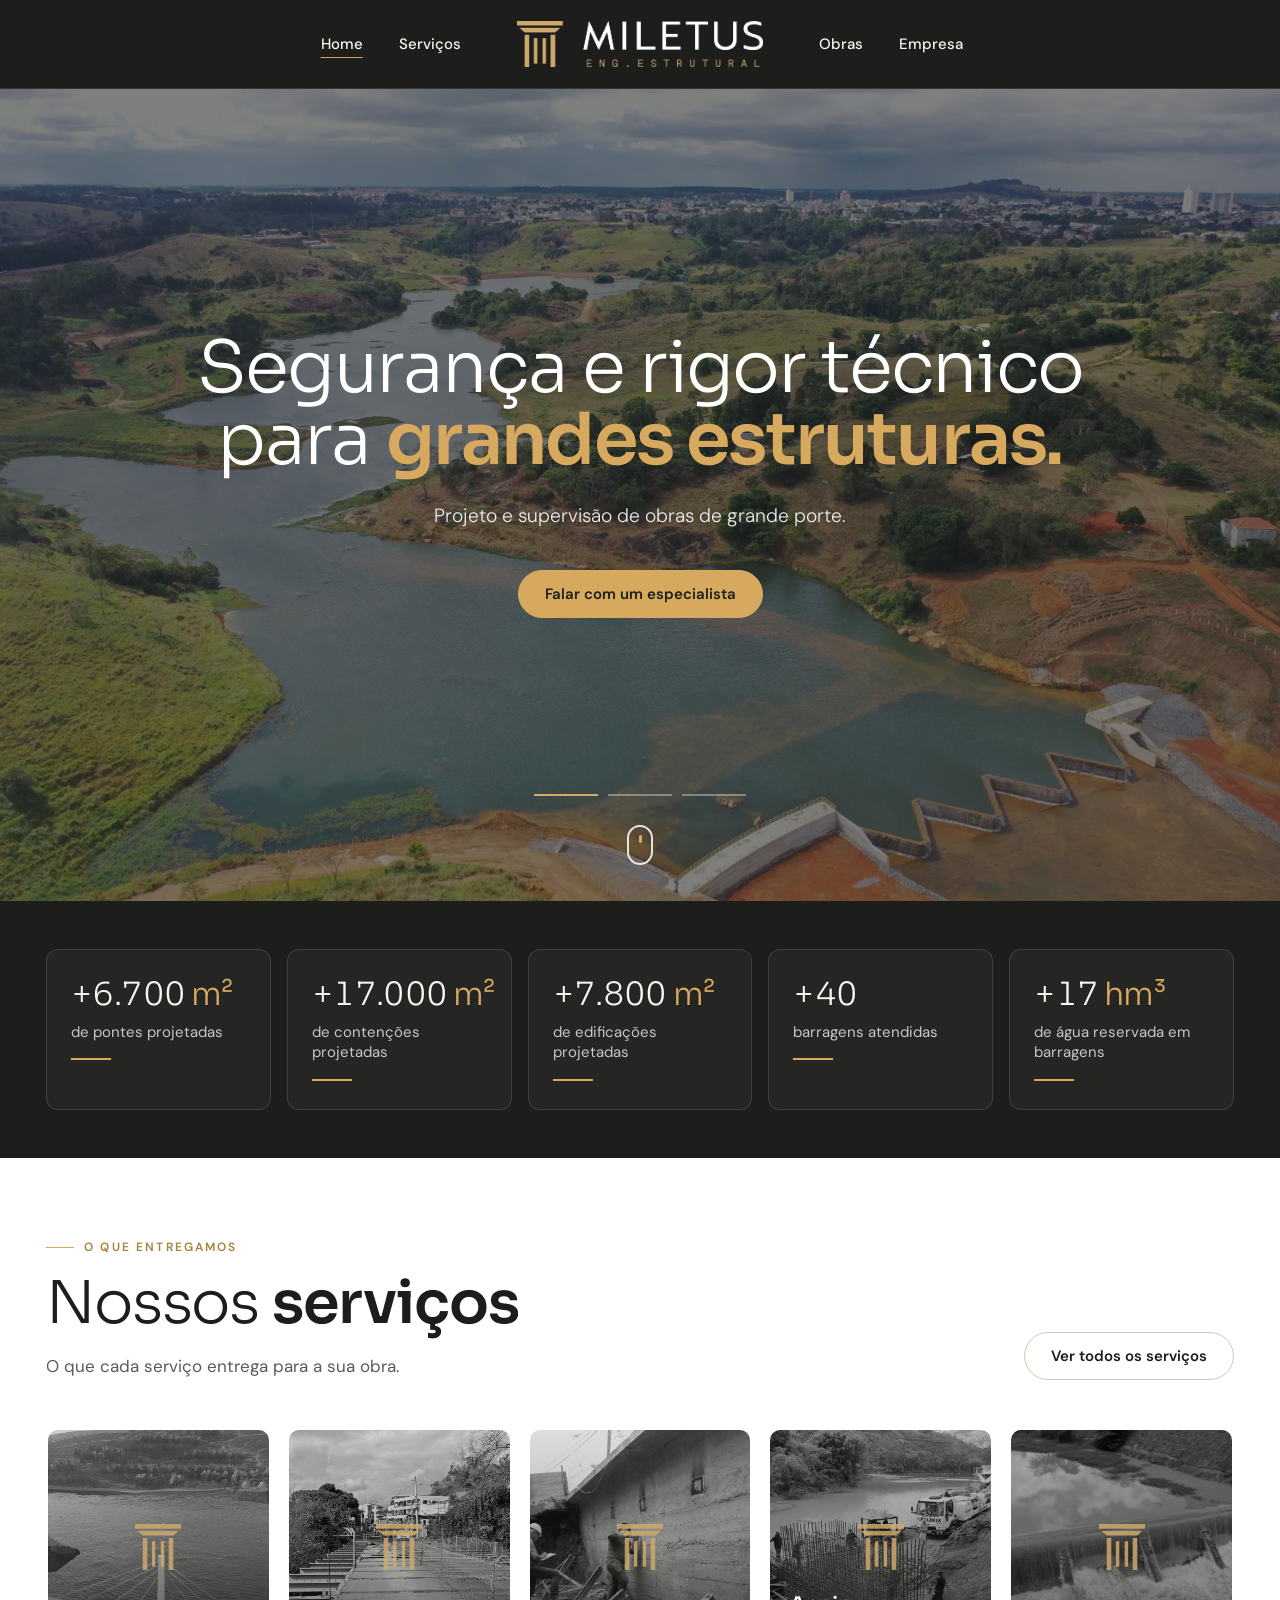
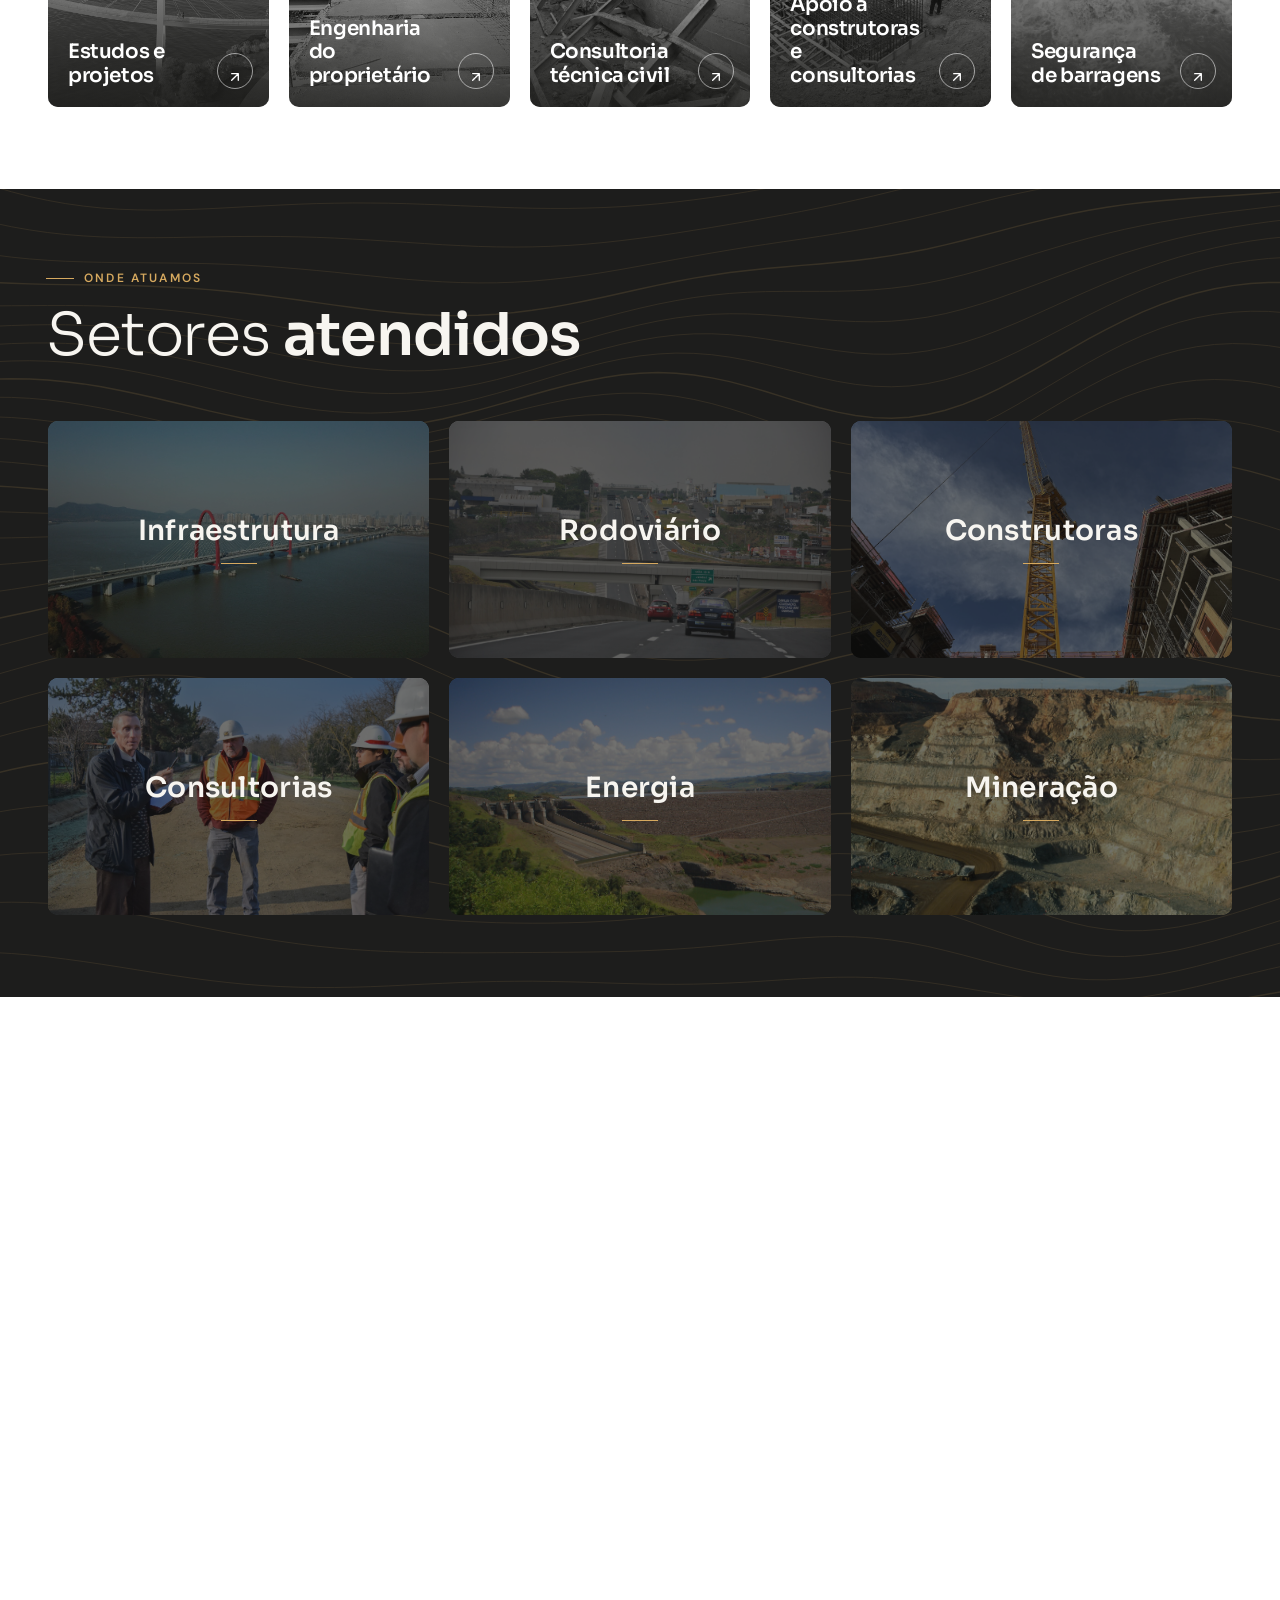
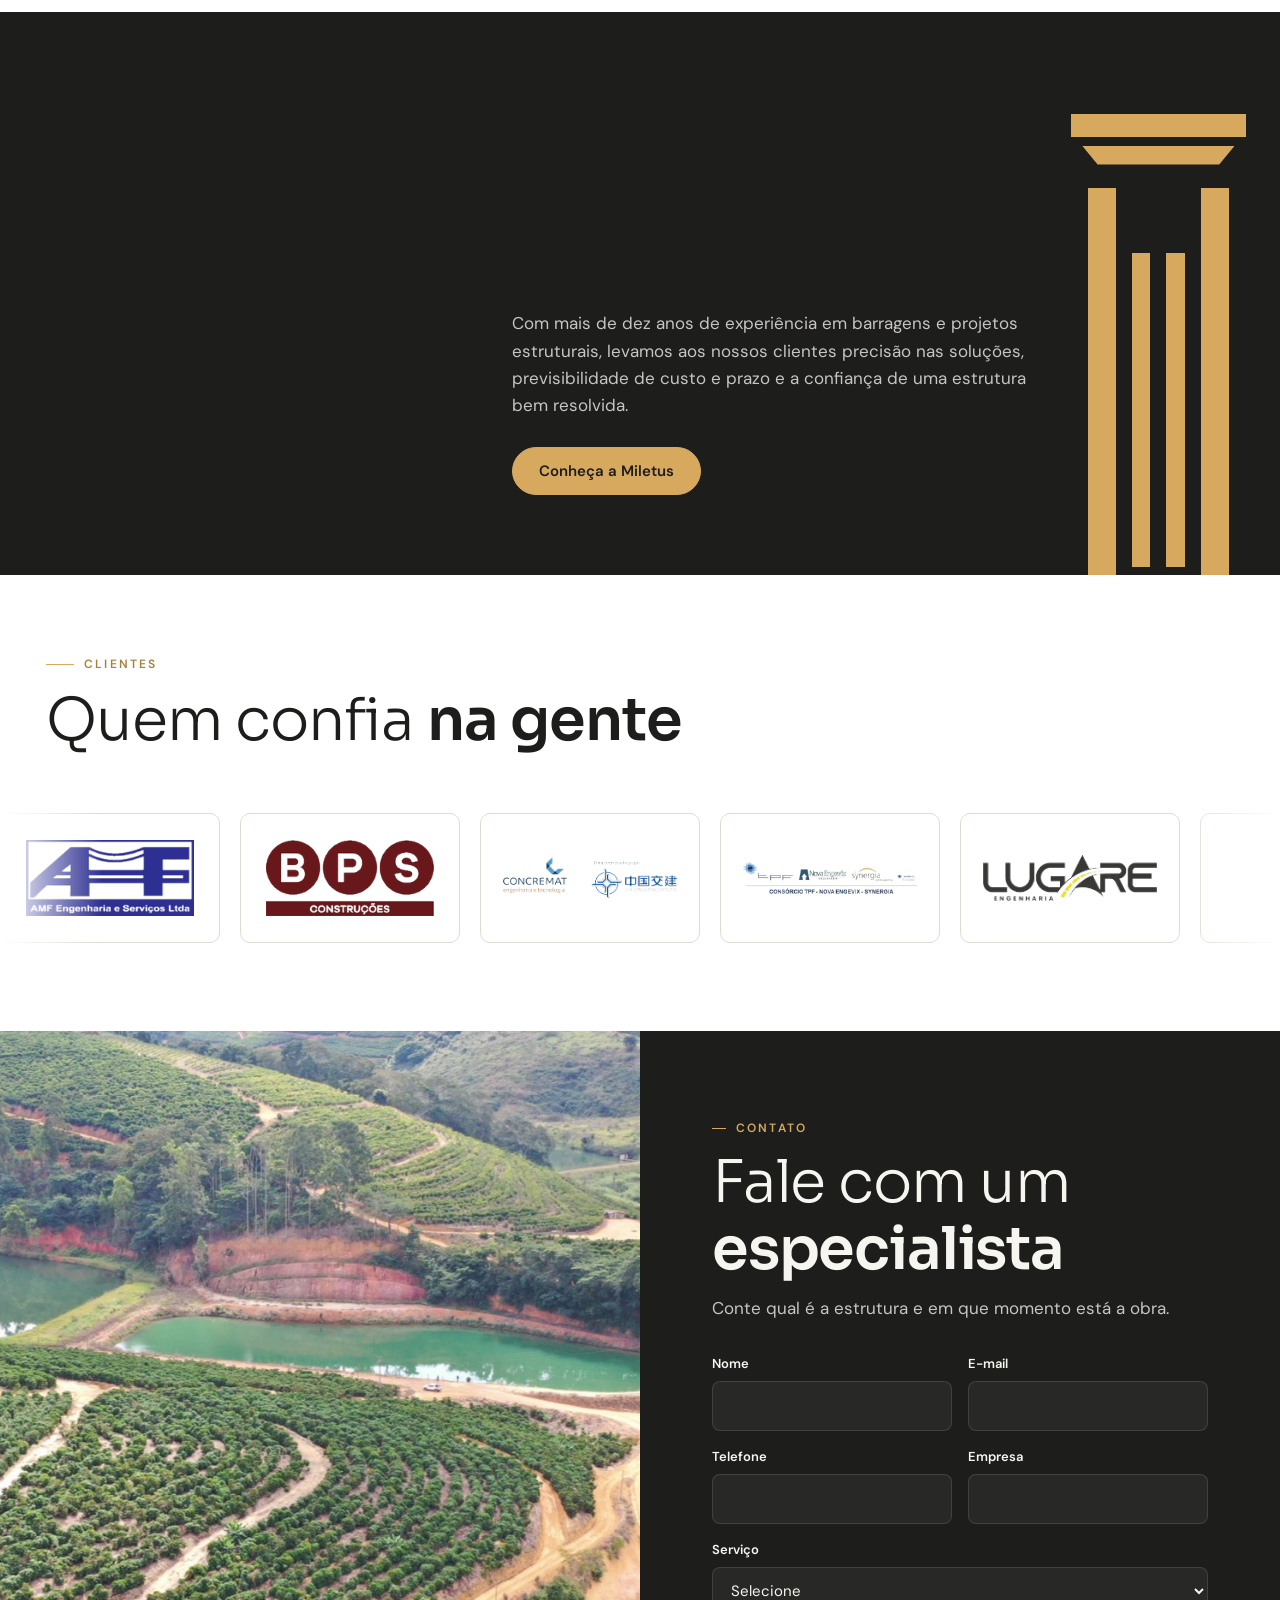
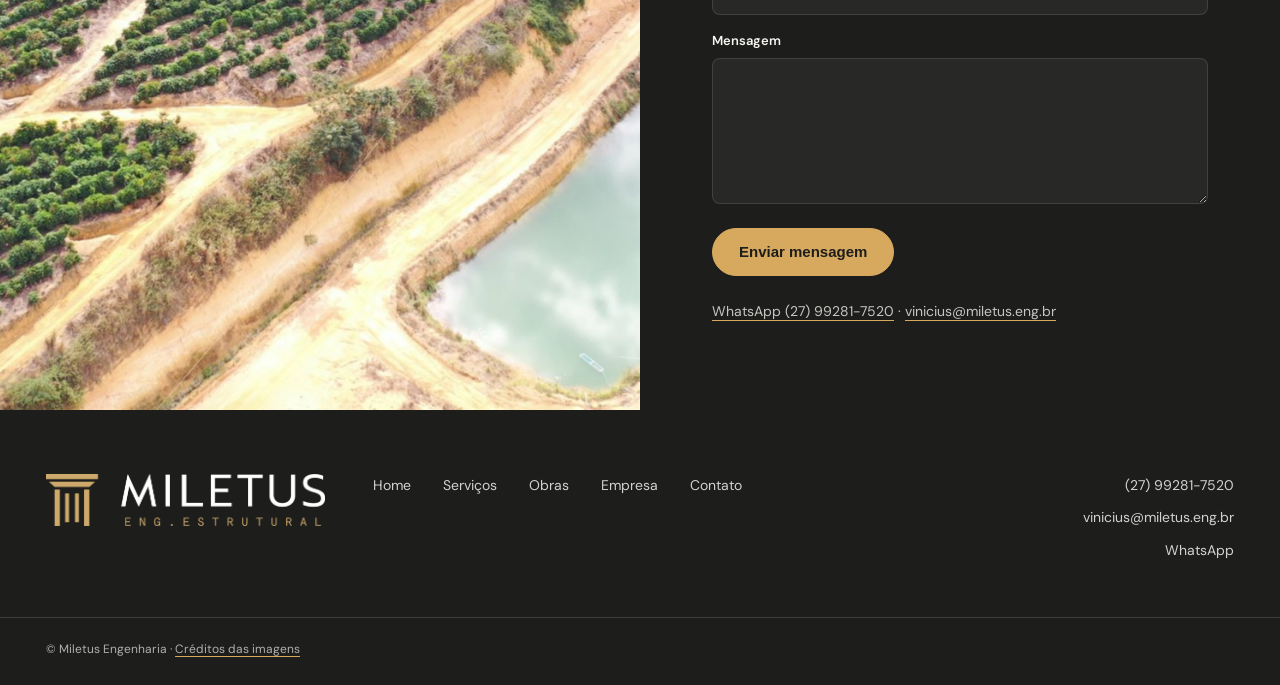
==== index.html @ ea317e88 "Site Miletus Engenharia - Proposta 2 (Galt Growth) Co-Authored-By: Claude Opus 5.5 <noreply@anthropi" ====
<!doctype html><html lang="pt-BR"><head><meta charset="utf-8"><meta name="viewport" content="width=device-width,initial-scale=1">
<title>Miletus Engenharia | Pontes, conten&#231;&#245;es, barragens e infraestrutura</title><meta name="description" content="Engenharia consultiva para pontes, conten&#231;&#245;es, barragens e infraestrutura: projeto, supervis&#227;o de obra e seguran&#231;a de estruturas.">
<link rel="preconnect" href="https://fonts.googleapis.com"><link rel="preconnect" href="https://fonts.gstatic.com" crossorigin>
<link href="https://fonts.googleapis.com/css2?family=Sora:wght@300;400;600&family=DM+Sans:wght@300;400;500;600&display=swap" rel="stylesheet">
<link rel="stylesheet" href="assets/style.css"><link rel="stylesheet" href="assets/theme-p2.css"></head><body><header class="top"><div class="wrap bar">
<div class="lside"><nav class="nl"><ul><li><a href="index.html" class=on>Home</a></li><li><a href="servicos.html">Servi&#231;os</a></li></ul></nav></div>
<a href="index.html" class="logo"><img src="assets/logo-h-dark.png" alt="Miletus Engenharia"></a>
<div class="nr"><nav><ul><li><a href="portfolio.html">Obras</a></li><li><a href="index.html#empresa">Empresa</a></li></ul></nav></div>
<button class="burger" aria-label="Abrir menu" aria-expanded="false"><span></span><span></span><span></span></button></div>
<div class="mmenu"><ul><li><a href="index.html" class=on>Home</a></li><li><a href="servicos.html">Servi&#231;os</a></li><li><a href="portfolio.html">Obras</a></li><li><a href="index.html#empresa">Empresa</a></li></ul></div></header><main id="conteudo">
<section class="hero2" aria-roledescription="carrossel"><div class="slides"><div class="slide on"><img src="assets/img/hero-piraque-1920.jpg" alt="" fetchpriority=high><div class="wrap stxt"><h1 class="big"><span>Seguran&#231;a e rigor t&#233;cnico <br>para <em>grandes estruturas.</em></span></h1><p class="lead"><span>Projeto e supervis&#227;o de obras de grande porte.</span></p><div class="hcta"><a class="btn" href="#contato">Falar com um especialista</a></div></div></div><div class="slide"><img src="assets/img/svc-passarela-1920.jpg" alt="" ><div class="wrap stxt"><p class="big"><span>Sua obra entregue com <br><em>seguran&#231;a e precis&#227;o.</em></span></p><p class="lead"><span>Acompanhamento t&#233;cnico do estudo de viabilidade &#224; obra conclu&#237;da.</span></p><div class="hcta"><a class="btn" href="#contato">Falar com um especialista</a></div></div></div><div class="slide"><img src="assets/img/g-ponte-01-1920.jpg" alt="" ><div class="wrap stxt"><p class="big"><span>Engenharia consultiva <br>para pontes, conten&#231;&#245;es, <br>barragens e <em>infraestrutura.</em></span></p><p class="lead"><span>Projeto, supervis&#227;o de obra e avalia&#231;&#227;o de estruturas.</span></p><div class="hcta"><a class="btn" href="#contato">Falar com um especialista</a></div></div></div></div><span class="layer"></span><div class="bars" role="tablist"><button class="bar-i on" data-i="0" aria-label="Banner 1"><i></i></button><button class="bar-i" data-i="1" aria-label="Banner 2"><i></i></button><button class="bar-i" data-i="2" aria-label="Banner 3"><i></i></button></div><a class="mouse" href="#numeros" aria-label="Rolar para baixo"></a></section>

<section class="sec warm tight" id="numeros"><div class="wrap"><div class="ncards n5"><div class="nc"><b>+6.700<i>m&#178;</i></b><span>de pontes projetadas</span></div><div class="nc"><b>+17.000<i>m&#178;</i></b><span>de conten&#231;&#245;es projetadas</span></div><div class="nc"><b>+7.800<i>m&#178;</i></b><span>de edifica&#231;&#245;es projetadas</span></div><div class="nc"><b>+40</b><span>barragens atendidas</span></div><div class="nc"><b>+17<i>hm&#179;</i></b><span>de &#225;gua reservada em barragens</span></div></div></div></section>

<section class="sec" id="servicos"><div class="wrap"><div class="shead"><div><p class="eyebrow">O que entregamos</p><h2>Nossos <b>servi&#231;os</b></h2><p class="sub">O que cada servi&#231;o entrega para a sua obra.</p></div>
<a class="btn ghost" href="servicos.html">Ver todos os servi&#231;os</a></div><div class="tiles5"><a class="tile" href="servicos.html#estudos-e-projetos"><img src="assets/img/svc-passarela-1920.jpg" alt="" loading="lazy"><span class="shade"></span><h3>Estudos e projetos</h3><span class="more">Ver o servi&#231;o <svg class="ico" viewBox="0 0 24 24" aria-hidden="true"><path d="M5 12h14M12 5l7 7-7 7"/></svg></span></a><a class="tile" href="servicos.html#engenharia-do-proprietario"><img src="assets/img/06_execucao-perfis-metalicos-em-balanco.jpg" alt="" loading="lazy"><span class="shade"></span><h3>Engenharia do propriet&#225;rio</h3><span class="more">Ver o servi&#231;o <svg class="ico" viewBox="0 0 24 24" aria-hidden="true"><path d="M5 12h14M12 5l7 7-7 7"/></svg></span></a><a class="tile" href="servicos.html#consultoria-tecnica-civil"><img src="assets/img/svc-inspecao-1920.jpg" alt="" loading="lazy"><span class="shade"></span><h3>Consultoria t&#233;cnica civil</h3><span class="more">Ver o servi&#231;o <svg class="ico" viewBox="0 0 24 24" aria-hidden="true"><path d="M5 12h14M12 5l7 7-7 7"/></svg></span></a><a class="tile" href="servicos.html#apoio-a-construtoras"><img src="assets/img/06_execucao-armacao-contrafortes.jpg" alt="" loading="lazy"><span class="shade"></span><h3>Apoio a construtoras e consultorias</h3><span class="more">Ver o servi&#231;o <svg class="ico" viewBox="0 0 24 24" aria-hidden="true"><path d="M5 12h14M12 5l7 7-7 7"/></svg></span></a><a class="tile" href="servicos.html#seguranca-de-barragens"><img src="assets/img/svc-dalmacio-1920.jpg" alt="" loading="lazy"><span class="shade"></span><h3>Seguran&#231;a de barragens</h3><span class="more">Ver o servi&#231;o <svg class="ico" viewBox="0 0 24 24" aria-hidden="true"><path d="M5 12h14M12 5l7 7-7 7"/></svg></span></a></div></div></section>

<section class="sec warm topo"><div class="wrap"><div class="shead"><div><p class="eyebrow">Onde atuamos</p><h2>Setores <b>atendidos</b></h2></div></div><div class="stiles"><div class="stile"><img src="assets/img/setor-infraestrutura.jpg" alt="" loading="lazy"><span class="shade"></span><h3>Infraestrutura</h3><span class="sline"></span></div><div class="stile"><img src="assets/img/setor-rodoviario.jpg" alt="" loading="lazy"><span class="shade"></span><h3>Rodovi&#225;rio</h3><span class="sline"></span></div><div class="stile"><img src="assets/img/setor-construtoras.jpg" alt="" loading="lazy"><span class="shade"></span><h3>Construtoras</h3><span class="sline"></span></div><div class="stile"><img src="assets/img/setor-consultorias.jpg" alt="" loading="lazy"><span class="shade"></span><h3>Consultorias</h3><span class="sline"></span></div><div class="stile"><img src="assets/img/setor-energia.jpg" alt="" loading="lazy"><span class="shade"></span><h3>Energia</h3><span class="sline"></span></div><div class="stile"><img src="assets/img/mineracao-mina-ceu-aberto.jpg" alt="" loading="lazy"><span class="shade"></span><h3>Minera&#231;&#227;o</h3><span class="sline"></span></div></div></div></section>

<section class="sec" id="obras"><div class="wrap"><div class="shead"><div><p class="eyebrow">Portf&#243;lio</p><h2>Obras de <b>refer&#234;ncia</b></h2></div><a class="btn ghost" href="portfolio.html">Ver todas as obras</a></div>
<div class="ogrid"><a class="ocard" href="obras/ponte-santa-maria-do-doce.html"><div class="ophoto"><img src="assets/img/g-ponte-01-1920.jpg" alt="" loading="lazy"><span class="shade"></span><div class="otxt"><p class="eyebrow light">Amplia&#231;&#227;o de ponte</p><h3>Ponte do Rio Santa Maria do Doce</h3><p class="odest">86 m de extens&#227;o, sem demoli&#231;&#227;o &#183; S&#227;o Roque do Cana&#227; (ES)</p><span class="more">Ver a ficha da obra <svg class="ico" viewBox="0 0 24 24" aria-hidden="true"><path d="M5 12h14M12 5l7 7-7 7"/></svg></span></div></div></a><a class="ocard" href="obras/entorno-sao-dalmacio.html"><div class="ophoto"><img src="assets/img/03_vista-geral-aerea-reservatorio.jpg" alt="" loading="lazy"><span class="shade"></span><div class="otxt"><p class="eyebrow light">Urbaniza&#231;&#227;o e obras de arte</p><h3>Entorno da Barragem S&#227;o Dalm&#225;cio</h3><p class="odest">126,5 m de passarela estaiada &#183; S&#227;o Roque do Cana&#227; (ES)</p><span class="more">Ver a ficha da obra <svg class="ico" viewBox="0 0 24 24" aria-hidden="true"><path d="M5 12h14M12 5l7 7-7 7"/></svg></span></div></div></a><a class="ocard" href="obras/barragem-piraque-acu.html"><div class="ophoto"><img src="assets/img/g-piraque-01-1920.jpg" alt="" loading="lazy"><span class="shade"></span><div class="otxt"><p class="eyebrow light">Consultoria em obra</p><h3>Barragem do Rio Piraqu&#234;-A&#231;u</h3><p class="odest">Vaz&#227;o de projeto de 351 para 580 m&#179;/s &#183; Aracruz (ES)</p><span class="more">Ver a ficha da obra <svg class="ico" viewBox="0 0 24 24" aria-hidden="true"><path d="M5 12h14M12 5l7 7-7 7"/></svg></span></div></div></a></div></div></section>

<section class="sec warm" id="empresa"><div class="colgraf" aria-hidden="true"><i></i><i></i><i></i><i></i></div><div class="wrap split"><div class="sphoto"><img src="assets/img/team-1920.jpg" alt="Equipe da Miletus Engenharia em obra"></div>
<div class="stext"><p class="eyebrow">Quem somos</p><h2>Grandes estruturas pedem <b>engenharia &#224; altura.</b></h2><p class="lead">Rigor t&#233;cnico e seguran&#231;a em cada decis&#227;o, do primeiro c&#225;lculo &#224; &#250;ltima inspe&#231;&#227;o.</p>
<p>Com mais de dez anos de experi&#234;ncia em barragens e projetos estruturais, levamos aos nossos clientes precis&#227;o nas solu&#231;&#245;es, previsibilidade de custo e prazo e a confian&#231;a de uma estrutura bem resolvida.</p>
<a class="btn" href="#contato">Conhe&#231;a a Miletus</a></div></div></section>

<section class="sec"><div class="wrap"><div class="shead"><div><p class="eyebrow">Clientes</p><h2>Quem confia <b>na gente</b></h2></div></div></div>
<div class="loop"><div class="track"><span class="lg"><img src="assets/logos/amf.png" alt="" loading="lazy"></span><span class="lg"><img src="assets/logos/bps.png" alt="" loading="lazy"></span><span class="lg"><img src="assets/logos/cmat.png" alt="" loading="lazy"></span><span class="lg"><img src="assets/logos/consorcio-tfp-nova-synergia.png" alt="" loading="lazy"></span><span class="lg"><img src="assets/logos/lugare.png" alt="" loading="lazy"></span><span class="lg"><img src="assets/logos/paneleiras.png" alt="" loading="lazy"></span><span class="lg"><img src="assets/logos/prefeitura-gov-lindenberg.png" alt="" loading="lazy"></span><span class="lg"><img src="assets/logos/prefeitura-jaguare.png" alt="" loading="lazy"></span><span class="lg"><img src="assets/logos/prefeitura-mucurici.png" alt="" loading="lazy"></span><span class="lg"><img src="assets/logos/prefeitura-pocos-de-caldas.png" alt="" loading="lazy"></span><span class="lg"><img src="assets/logos/seag-es.png" alt="" loading="lazy"></span><span class="lg"><img src="assets/logos/vital.png" alt="" loading="lazy"></span><span class="lg"><img src="assets/logos/amf.png" alt="" loading="lazy"></span><span class="lg"><img src="assets/logos/bps.png" alt="" loading="lazy"></span><span class="lg"><img src="assets/logos/cmat.png" alt="" loading="lazy"></span><span class="lg"><img src="assets/logos/consorcio-tfp-nova-synergia.png" alt="" loading="lazy"></span><span class="lg"><img src="assets/logos/lugare.png" alt="" loading="lazy"></span><span class="lg"><img src="assets/logos/paneleiras.png" alt="" loading="lazy"></span><span class="lg"><img src="assets/logos/prefeitura-gov-lindenberg.png" alt="" loading="lazy"></span><span class="lg"><img src="assets/logos/prefeitura-jaguare.png" alt="" loading="lazy"></span><span class="lg"><img src="assets/logos/prefeitura-mucurici.png" alt="" loading="lazy"></span><span class="lg"><img src="assets/logos/prefeitura-pocos-de-caldas.png" alt="" loading="lazy"></span><span class="lg"><img src="assets/logos/seag-es.png" alt="" loading="lazy"></span><span class="lg"><img src="assets/logos/vital.png" alt="" loading="lazy"></span></div></div></section>

<section class="contact" id="contato"><div class="cphoto"><img src="assets/img/01_drone-barragens-santa-barbara-entre-cafezais.jpg" alt=""></div>
<div class="cbody"><p class="eyebrow">Contato</p><h2>Fale com um <b>especialista</b></h2><p class="sub">Conte qual &#233; a estrutura e em que momento est&#225; a obra.</p><form class="cform" data-mail="vinicius@miletus.eng.br"><div class="frow"><label>Nome<input name="Nome" required></label><label>E-mail<input name="E-mail" type="email" required></label></div>
<div class="frow"><label>Telefone<input name="Telefone"></label><label>Empresa<input name="Empresa"></label></div>
<label>Servi&#231;o<select name="Servi&#231;o"><option value="">Selecione</option><option>Estudos e projetos</option><option>Engenharia do propriet&#225;rio</option><option>Consultoria t&#233;cnica civil</option><option>Apoio a construtoras e consultorias</option><option>Seguran&#231;a de barragens</option></select></label><label>Mensagem<textarea name="Mensagem" rows="5"></textarea></label>
<button class="btn" type="submit">Enviar mensagem</button></form>
<p class="direct"><a href="https://wa.me/5527992817520" target="_blank" rel="noopener">WhatsApp (27) 99281-7520</a> &#183; <a href="mailto:vinicius@miletus.eng.br">vinicius@miletus.eng.br</a></p></div></section>
</main><footer class="foot"><div class="wrap fgrid"><img class="flogo" src="assets/logo-h-dark.png" alt="Miletus Engenharia">
<ul class="fnav"><li><a href="index.html">Home</a></li><li><a href="servicos.html">Servi&#231;os</a></li><li><a href="portfolio.html">Obras</a></li><li><a href="index.html#empresa">Empresa</a></li><li><a href="index.html#contato">Contato</a></li></ul><ul class="fcont"><li><a href="tel:+5527992817520">(27) 99281-7520</a></li><li><a href="mailto:vinicius@miletus.eng.br">vinicius@miletus.eng.br</a></li><li><a href="https://wa.me/5527992817520" target="_blank" rel="noopener">WhatsApp</a></li></ul></div>
<div class="wrap fbase">&#169; Miletus Engenharia &#183; <a href="creditos.html">Cr&#233;ditos das imagens</a></div></footer><script src="assets/main.js"></script></body></html>
---- assets/style.css ----
/* Miletus Engenharia - site estatico (base visual do site atual no Lovable) */
:root{
  --ink:#1D1D1B; --gold:#D6A95F; --gold-deep:#A9803A; --graphite:#5C5A5C; --muted:#7A7672;
  --border:#E0DBD0; --warm:#F7F5F0; --white:#FFFFFF;
  --fh:"Marcellus",Georgia,serif; --fb:"Figtree",system-ui,sans-serif;
  --wrap:1232px; --header:72px;
}
*{box-sizing:border-box;margin:0;padding:0}
html{scroll-behavior:smooth;scroll-padding-top:calc(var(--header) + 16px)}
body{font-family:var(--fb);color:var(--ink);background:var(--white);font-size:16px;line-height:1.6;-webkit-font-smoothing:antialiased}
img{display:block;max-width:100%}
a{color:inherit;text-decoration:none}
ul{list-style:none}
h1,h2,h3{font-family:var(--fh);font-weight:400;line-height:1.12;letter-spacing:-.005em}
h2{font-size:44px}
.wrap{max-width:var(--wrap);margin:0 auto;padding:0 32px}
.ico{width:16px;height:16px;fill:none;stroke:currentColor;stroke-width:2;stroke-linecap:round;stroke-linejoin:round}

/* rotulo, botao, links */
.eyebrow{display:flex;align-items:center;gap:10px;font-size:12px;font-weight:600;letter-spacing:.18em;text-transform:uppercase;color:var(--graphite)}
.eyebrow::before{content:"";width:14px;height:1px;background:var(--gold)}
.eyebrow.light{color:var(--gold)}
.btn{display:inline-flex;align-items:center;justify-content:center;gap:8px;min-height:48px;padding:0 24px;background:var(--gold);color:var(--ink);font-size:15px;font-weight:600;border:1px solid var(--gold);cursor:pointer;transition:background .2s,border-color .2s}
.btn:hover{background:#E2B977;border-color:#E2B977}
.btn.ghost{background:transparent;border-color:#CFC8BA;color:var(--ink)}
.btn.ghost:hover{border-color:var(--ink)}
.more{display:inline-flex;align-items:center;gap:6px;font-size:14px;font-weight:600;text-decoration:underline;text-decoration-color:var(--gold);text-underline-offset:4px}

/* cabecalho */
.top{position:sticky;top:0;z-index:50;background:var(--white);border-bottom:1px solid var(--border)}
.bar{height:var(--header);display:flex;align-items:center;gap:32px}
.logo img{height:36px;width:auto}
.top nav{margin-left:auto}
.top nav ul{display:flex;gap:32px}
.top nav a{font-size:15px;font-weight:500;padding:12px 0;text-underline-offset:8px}
.top nav a:hover,.top nav a.on{text-decoration:underline;text-decoration-color:var(--gold)}
.burger{display:none;margin-left:auto;width:44px;height:44px;background:none;border:0;cursor:pointer;flex-direction:column;justify-content:center;align-items:center;gap:5px}
.burger span{display:block;width:22px;height:2px;background:var(--ink)}
.mmenu{display:none;border-top:1px solid var(--border);padding:12px 32px 24px}
.mmenu li a{display:flex;min-height:52px;align-items:center;border-bottom:1px solid var(--border);font-size:18px}
.mmenu .btn{margin-top:16px;width:100%}
.top.open .mmenu{display:block}

/* hero da home */
.hero{position:relative;min-height:560px;height:calc(100vh - var(--header));display:flex;align-items:center;color:var(--white);overflow:hidden}
.hero>img,.phero>img{position:absolute;inset:0;width:100%;height:100%;object-fit:cover}
.layer{position:absolute;inset:0;background:rgba(29,29,27,.55)}
.htxt{position:relative;text-align:center;max-width:960px}
.hero h1{font-size:60px}
.hero .lead{font-size:20px;color:rgba(255,255,255,.9);margin:20px 0 32px}
.mouse{position:absolute;left:50%;bottom:32px;margin-left:-13px;width:26px;height:40px;border:2px solid rgba(255,255,255,.85);border-radius:14px}
.mouse::after{content:"";position:absolute;left:50%;top:8px;width:3px;height:8px;margin-left:-1.5px;border-radius:2px;background:var(--gold);animation:wheel 1.6s infinite}
@keyframes wheel{0%{opacity:1;transform:translateY(0)}100%{opacity:0;transform:translateY(10px)}}

/* hero das paginas internas */
.phero{position:relative;height:360px;color:var(--white);overflow:hidden}
.phero .wrap{position:relative;height:100%;display:flex;flex-direction:column;justify-content:flex-end;padding-bottom:56px}
.phero h1{font-size:56px;margin-top:14px}
.phero .lead{font-size:18px;color:rgba(255,255,255,.88);margin-top:10px}

/* secoes */
.sec{padding:96px 0}
.sec.tight{padding:48px 0}
.warm{background:var(--warm)}
.shead{display:flex;align-items:flex-end;justify-content:space-between;gap:32px;margin-bottom:40px}
.shead h2{margin-top:14px}
.sub{font-size:17px;color:var(--graphite);margin-top:10px}

/* numeros */
.ncards{display:grid;gap:16px}
.ncards.n5{grid-template-columns:repeat(5,1fr)}
.ncards.n3{grid-template-columns:repeat(3,1fr);gap:12px}
.nc{background:var(--white);border:1px solid var(--border);padding:28px 24px}
.nc b{display:block;font-family:var(--fh);font-weight:400;font-size:44px;line-height:1;white-space:nowrap}
.nc b i{font-style:normal;font-size:20px;margin-left:5px;color:var(--gold-deep)}
.nc span{display:block;margin-top:12px;font-size:15px;line-height:1.35;color:var(--graphite)}

/* cards de servico */
.tiles5{display:grid;grid-template-columns:repeat(5,1fr);gap:16px}
.tile{position:relative;aspect-ratio:4/5;overflow:hidden;color:var(--white);display:flex;flex-direction:column;justify-content:flex-end;padding:20px}
.tile img,.stile img,.ophoto img{position:absolute;inset:0;width:100%;height:100%;object-fit:cover;transition:transform .5s}
.tile:hover img,.ocard:hover img{transform:scale(1.03)}
.shade{position:absolute;inset:0;background:linear-gradient(0deg,rgba(29,29,27,.88),rgba(29,29,27,.35) 55%,rgba(29,29,27,.15))}
.tile h3{position:relative;font-size:22px}
.tile .more{position:relative;margin-top:14px;color:var(--white)}

/* setores */
.stiles{display:grid;grid-template-columns:repeat(3,1fr);gap:16px}
.stile{position:relative;aspect-ratio:16/10;overflow:hidden;color:var(--white);display:flex;align-items:flex-end;padding:24px}
.stile h3{position:relative;font-size:26px}

/* cards de obra */
.ogrid{display:grid;grid-template-columns:repeat(3,1fr);gap:32px 24px}
.ocard{display:flex;flex-direction:column}
.ophoto{position:relative;aspect-ratio:4/3;overflow:hidden}
.otxt{position:absolute;left:20px;right:20px;bottom:20px;color:var(--white)}
.otxt h3{font-size:24px;margin-top:10px}
.odest{font-size:16px;font-weight:600;margin-top:16px}
.oloc{font-size:14px;color:var(--muted);margin-top:2px}
.ocard .more{margin-top:12px}

/* empresa */
.split{display:grid;grid-template-columns:1fr 1fr;gap:64px;align-items:center}
.sphoto{aspect-ratio:4/3;overflow:hidden}
.sphoto img{width:100%;height:100%;object-fit:cover;object-position:50% 25%}
.stext h2{margin-top:14px}
.stext .lead{font-size:20px;line-height:1.5;margin:18px 0 14px}
.stext p:not(.eyebrow):not(.lead){color:var(--graphite);font-size:17px}
.stext .btn{margin-top:28px}

/* clientes */
.loop{overflow:hidden;-webkit-mask-image:linear-gradient(90deg,transparent,#000 8%,#000 92%,transparent);mask-image:linear-gradient(90deg,transparent,#000 8%,#000 92%,transparent)}
.track{display:flex;gap:16px;width:max-content;animation:loop 45s linear infinite}
.loop:hover .track{animation-play-state:paused}
.lg{width:208px;height:112px;display:grid;place-items:center;border:1px solid var(--border);background:var(--white);padding:18px}
.lg img{max-height:58px;max-width:160px;object-fit:contain}
@keyframes loop{to{transform:translateX(calc(-50% - 8px))}}

/* contato */
.contact{display:grid;grid-template-columns:1fr 1fr}
.cphoto{position:relative;min-height:520px}
.cphoto img{position:absolute;inset:0;width:100%;height:100%;object-fit:cover}
.cbody{background:var(--warm);padding:88px 72px}
.cbody h2{margin-top:14px}
.cform{margin-top:32px;display:grid;gap:16px;max-width:560px}
.frow{display:grid;grid-template-columns:1fr 1fr;gap:16px}
.cform label{display:grid;gap:6px;font-size:13px;font-weight:600}
.cform input,.cform select,.cform textarea{font:inherit;font-weight:400;font-size:15px;padding:12px 14px;border:1px solid var(--border);background:var(--white);color:var(--ink);border-radius:0}
.cform input:focus,.cform select:focus,.cform textarea:focus{outline:2px solid var(--gold);outline-offset:-1px}
.cform .btn{justify-self:start;margin-top:8px}
.direct{margin-top:24px;font-size:15px;color:var(--graphite)}
.direct a{text-decoration:underline;text-decoration-color:var(--gold);text-underline-offset:4px}

/* rodape */
.foot{background:var(--ink);color:rgba(255,255,255,.8)}
.fgrid{display:grid;grid-template-columns:auto 1fr auto;gap:48px;padding-top:56px;padding-bottom:48px;align-items:start}
.flogo{height:52px;width:auto}
.fnav{display:flex;flex-wrap:wrap;gap:8px 32px;font-size:14px}
.fcont{display:grid;gap:10px;font-size:14px;text-align:right}
.foot a:hover{color:var(--gold)}
.fbase{border-top:1px solid rgba(255,255,255,.14);padding-top:20px;padding-bottom:20px;font-size:12px;color:rgba(255,255,255,.65)}

/* servicos: abas */
.tabs{display:flex;gap:4px;border-bottom:1px solid var(--border);overflow-x:auto;scrollbar-width:none}
.tabs a{flex:none;padding:16px 18px;font-size:15px;font-weight:600;color:var(--graphite);border-bottom:2px solid transparent;margin-bottom:-1px}
.tabs a.on{color:var(--ink);border-bottom-color:var(--gold)}
.panel{display:grid;grid-template-columns:1.1fr 1fr;gap:56px;padding-top:48px;align-items:start}
.js .panel{display:none}
.js .panel.on{display:grid}
.panel+.panel{border-top:1px solid var(--border);margin-top:48px}
.js .panel+.panel{border-top:0;margin-top:0}
.pimg{aspect-ratio:4/3;overflow:hidden}
.pimg img{width:100%;height:100%;object-fit:cover}
.ptxt h2{margin-top:12px}
.frase{font-family:var(--fh);font-size:24px;line-height:1.3;color:var(--gold-deep);margin-top:10px}
.desc{font-size:17px;color:var(--graphite);margin:16px 0 28px}
.ent{display:grid;grid-template-columns:1fr 1fr;column-gap:24px;margin:12px 0 32px}
.ent li{position:relative;padding:12px 0 12px 18px;border-bottom:1px solid var(--border);font-size:15px;line-height:1.4}
.ent li::before{content:"";position:absolute;left:0;top:21px;width:8px;height:2px;background:var(--gold)}

/* ficha da obra */
.back{display:inline-block;font-size:14px;font-weight:600;text-decoration:underline;text-decoration-color:var(--gold);text-underline-offset:4px;margin-bottom:32px}
.ficha{padding-top:48px}
.fgrid2{display:grid;grid-template-columns:7fr 5fr;gap:48px;align-items:start}
.gview{position:relative;aspect-ratio:16/10;overflow:hidden;background:var(--warm)}
.gview img{position:absolute;inset:0;width:100%;height:100%;object-fit:cover;opacity:0;transition:opacity .4s}
.gview img.on{opacity:1}
.gnav{display:flex;align-items:center;gap:12px;margin-top:12px}
.gnav button{width:44px;height:44px;border:1px solid var(--ink);background:var(--white);font-size:22px;cursor:pointer}
.gcount{font-size:14px;color:var(--muted)}
.finfo h1{font-size:40px;margin:14px 0 10px}
.fmeta{font-size:15px;color:var(--muted)}
.finfo .ncards{margin-top:28px}
.finfo .nc{padding:20px 16px}
.finfo .nc b{font-size:32px}.finfo .nc b i{font-size:16px}
.finfo .nc span{font-size:14px}
.cer{display:grid;grid-template-columns:repeat(3,1fr);gap:48px;margin-top:64px;padding-top:40px;border-top:1px solid var(--border)}
.cer p:not(.eyebrow){font-size:17px;margin-top:12px}
.cta{margin-top:48px}

/* ---------- tablet e celular ---------- */
@media (max-width:1100px){
  .tiles5{grid-template-columns:repeat(3,1fr)}
  .ncards.n5{grid-template-columns:repeat(3,1fr)}
}
@media (max-width:900px){
  h2{font-size:34px}
  .wrap{padding:0 20px}
  .top nav{display:none}
  .burger{display:flex}
  .bar{gap:16px}
  .hero h1{font-size:40px}
  .hero .lead{font-size:18px}
  .phero{height:300px}.phero h1{font-size:40px}
  .sec{padding:64px 0}
  .shead{flex-direction:column;align-items:flex-start;gap:20px;margin-bottom:28px}
  .ncards.n5{grid-template-columns:1fr 1fr;gap:10px}
  .ncards.n5 .nc:last-child{grid-column:1/-1}
  .nc{padding:20px 16px}.nc b{font-size:32px}.nc b i{font-size:15px}.nc span{font-size:13px}
  .tiles5,.ogrid{display:flex;overflow-x:auto;scroll-snap-type:x mandatory;gap:12px;margin:0 -20px;padding:0 20px 8px;scrollbar-width:none}
  .tiles5>*,.ogrid>*{flex:0 0 78%;scroll-snap-align:start}
  .stiles{grid-template-columns:1fr 1fr;gap:10px}
  .stile{padding:16px}.stile h3{font-size:20px}
  .split,.contact,.panel,.js .panel.on,.fgrid2{grid-template-columns:1fr;gap:28px}
  .cphoto{min-height:260px}
  .cbody{padding:56px 20px}
  .frow{grid-template-columns:1fr}
  .ent{grid-template-columns:1fr}
  .cer{grid-template-columns:1fr;gap:24px}
  .fgrid{grid-template-columns:1fr;gap:28px}
  .fcont{text-align:left}
  .portfolio-grid .ogrid,.page-portfolio .ogrid{display:grid}
}
@media (max-width:640px){
  .hide-sm{display:none}
  .hero h1{font-size:36px}
  .finfo h1{font-size:32px}
}

/* ---------- hero com 3 banners ---------- */
.hero2{position:relative;height:calc(100vh - var(--header));min-height:640px;overflow:hidden;color:#fff;background:var(--ink)}
.hero2>.layer{display:none}
.slides,.slide{position:absolute;inset:0}
.slide{opacity:0;visibility:hidden;transition:opacity 1.2s ease,visibility 1.2s}
.slide.on{opacity:1;visibility:visible;z-index:1}
.slide img{position:absolute;inset:0;width:100%;height:100%;object-fit:cover;transform:scale(1.02)}
.slide.on img{animation:kb 9s ease-out forwards}
.slide::after{content:"";position:absolute;inset:0;background:rgba(29,29,27,.56)}
@keyframes kb{from{transform:scale(1.02)}to{transform:scale(1.12)}}
.stxt{position:relative;z-index:2;height:100%;display:flex;flex-direction:column;justify-content:center;padding-bottom:96px}
.kicker{display:flex;align-items:center;gap:14px;font-size:14px;font-weight:600;letter-spacing:.24em;text-transform:uppercase;color:var(--gold)}
.kicker::before{content:"";width:44px;height:1px;background:var(--gold)}
.big{font-family:var(--fh);font-weight:400;font-size:clamp(52px,6.8vw,112px);line-height:1;letter-spacing:-.02em;max-width:1120px;margin:24px 0 26px}
.big em{font-family:"Cormorant Garamond",Georgia,serif;font-style:italic;font-weight:500;color:var(--gold);font-size:1.08em;letter-spacing:-.01em}
.hero2 .lead{font-size:clamp(18px,1.5vw,23px);font-weight:300;color:rgba(255,255,255,.9);max-width:680px;margin:0}
.hcta{margin-top:38px}
.kicker span,.big>span,.hero2 .lead span,.hcta{display:inline-block;opacity:0}
.slide.on .kicker span{animation:rise .9s .25s cubic-bezier(.2,.7,.2,1) both}
.slide.on .big>span{animation:rise 1s .4s cubic-bezier(.2,.7,.2,1) both}
.slide.on .lead span{animation:rise .9s .65s cubic-bezier(.2,.7,.2,1) both}
.slide.on .hcta{animation:rise .9s .85s cubic-bezier(.2,.7,.2,1) both}
@keyframes rise{from{opacity:0;transform:translateY(48px)}to{opacity:1;transform:none}}
.hctl{position:absolute;left:0;right:0;bottom:40px;z-index:3;display:flex;gap:28px}
.dot{width:210px;background:none;border:0;cursor:pointer;display:grid;grid-template-columns:auto 1fr;column-gap:12px;align-items:baseline;text-align:left;color:rgba(255,255,255,.62);font-family:var(--fb)}
.dot i{grid-column:1/-1;display:block;height:2px;margin-bottom:12px;background:rgba(255,255,255,.25);position:relative;overflow:hidden}
.dot i::after{content:"";position:absolute;inset:0;background:var(--gold);transform:scaleX(0);transform-origin:left}
.dot.on i::after{animation:prog 7s linear forwards}
.dot span{font-size:12px;font-weight:600;letter-spacing:.14em}
.dot b{font-size:14px;font-weight:500}
.dot.on{color:#fff}
@keyframes prog{to{transform:scaleX(1)}}
.hero2 .mouse{left:auto;right:40px;margin:0;z-index:3}
@media (max-width:900px){
  .hero2{min-height:600px}
  .stxt{padding-bottom:110px}
  .big{font-size:44px;line-height:1.04}
  .kicker{font-size:12px;letter-spacing:.18em}.kicker::before{width:28px}
  .hctl{gap:12px;bottom:28px}
  .dot{width:auto;flex:1}.dot b{display:none}
  .hero2 .mouse{display:none}
}
@media (prefers-reduced-motion:reduce){
  .slide.on img,.slide.on .kicker span,.slide.on .big>span,.slide.on .lead span,.slide.on .hcta{animation:none;opacity:1}
}

/* ---------- hero centralizado ---------- */
.stxt{align-items:center;text-align:center}
.big{margin:0 auto 26px;max-width:1180px}
.hero2 .lead{margin:0 auto}
.hctl{justify-content:center}
.phero .wrap{align-items:center;text-align:center;justify-content:center;padding-bottom:0}
.phero h1{margin-top:0}

/* ---------- animacoes ao rolar ---------- */
.js .rv{opacity:0;transform:translateY(36px);transition:opacity .9s cubic-bezier(.2,.7,.2,1),transform .9s cubic-bezier(.2,.7,.2,1)}
.js .rv.in{opacity:1;transform:none}
.js .rv-img img{clip-path:inset(0 0 100% 0);transition:clip-path 1.2s cubic-bezier(.7,0,.2,1),opacity .4s}
.js .rv-img.in img{clip-path:inset(0 0 0 0)}
.js .gview.rv-img img{transition:clip-path 1.2s cubic-bezier(.7,0,.2,1),opacity .4s}
.sphoto,.cphoto{overflow:hidden}
.sphoto img,.cphoto img{transform:scale(1.12);will-change:transform}
.stile:hover img{transform:scale(1.04)}
.tile h3,.otxt{transition:transform .5s cubic-bezier(.2,.7,.2,1)}
.tile:hover h3,.ocard:hover .otxt{transform:translateY(-4px)}
.nc{transition:border-color .4s,transform .4s}
.nc:hover{border-color:var(--gold);transform:translateY(-3px)}
.panel.on>*{animation:rise .8s cubic-bezier(.2,.7,.2,1) both}
.panel.on>.ptxt{animation-delay:.12s}
.btn{transition:background .2s,border-color .2s,transform .2s}
.btn:hover{transform:translateY(-2px)}
@media (prefers-reduced-motion:reduce){
  .js .rv,.js .rv-img img{opacity:1;transform:none;clip-path:none;transition:none}
  .sphoto img,.cphoto img{transform:none}
  .panel.on>*{animation:none}
}

/* ---------- ajustes 26/11: mais largura, mouse central, logos visiveis ---------- */
:root{--wrap:1680px}
.wrap{padding:0 clamp(20px,4vw,64px)}
.sec{padding:80px 0}
.slide.on img{animation-duration:12s}
.hero2 .mouse{left:50%;right:auto;margin-left:-13px;bottom:36px}
.stxt{padding-bottom:40px}
.logos{display:grid;grid-template-columns:repeat(6,1fr);gap:16px}
.logos .lg{width:auto;height:150px;padding:22px}
.logos .lg img{max-height:90px;max-width:100%;width:auto}
@media (max-width:1100px){.logos{grid-template-columns:repeat(4,1fr)}}
@media (max-width:900px){
  .sec{padding:56px 0}
  .logos{grid-template-columns:repeat(3,1fr);gap:10px}
  .logos .lg{height:110px;padding:14px}
  .logos .lg img{max-height:64px}
  .hero2 .mouse{display:block}
  .stxt{padding-bottom:72px}
}
@media (max-width:560px){.logos{grid-template-columns:repeat(2,1fr)}}

/* tablet horizontal: manter 5 colunas, sem buracos na grade */
@media (max-width:1100px) and (min-width:901px){
  .ncards.n5{grid-template-columns:repeat(5,1fr);gap:10px}
  .ncards.n5 .nc{padding:20px 14px}
  .ncards.n5 .nc b{font-size:30px}.ncards.n5 .nc b i{font-size:14px}.ncards.n5 .nc span{font-size:13px}
  .tiles5{grid-template-columns:repeat(5,1fr);gap:10px}
  .tile{padding:14px}.tile h3{font-size:18px}.tile .more{font-size:12px}
}
@media (max-width:900px){.big{font-size:clamp(40px,7.4vw,64px)}}

/* ---------- mais movimento ---------- */
.words .w{display:inline-block;overflow:hidden;vertical-align:bottom;padding-bottom:.08em}
.js .words .w>span{display:inline-block;transform:translateY(105%);transition:transform .9s cubic-bezier(.2,.7,.2,1)}
.js .words.in .w>span{transform:none}
.eyebrow::before{transition:width .8s cubic-bezier(.2,.7,.2,1) .2s}
.js .rv .eyebrow::before,.js .shead .eyebrow::before{width:0}
.js .rv.in .eyebrow::before,.js .shead .rv.in .eyebrow::before{width:28px}
.js .zoom-in img{transform:scale(1.18);transition:transform 1.6s cubic-bezier(.2,.7,.2,1)}
.js .zoom-in.in img{transform:scale(1)}
.js .zoom-in.in:hover img,.js .ocard:hover .zoom-in.in img{transform:scale(1.05);transition-duration:.6s}
.nc b{position:relative}
.nc::after{content:"";display:block;height:2px;width:0;background:var(--gold);margin-top:16px;transition:width 1.2s cubic-bezier(.2,.7,.2,1) .4s}
.nc.in::after,.no-js .nc::after{width:40px}
.top{transition:box-shadow .3s}
.bar{transition:height .35s}
.logo img{transition:height .35s}
.top.compact .bar{height:60px}
.top.compact .logo img{height:30px}
.btn{position:relative;overflow:hidden}
.btn::after{content:"";position:absolute;top:0;bottom:0;left:-60%;width:40%;background:linear-gradient(90deg,transparent,rgba(255,255,255,.45),transparent);transform:skewX(-20deg);transition:left .7s}
.btn:hover::after{left:130%}
.tabs a{transition:color .3s,border-color .3s}
.ctitle{font-size:44px;margin-bottom:28px}
.creds li{padding:14px 0;border-bottom:1px solid var(--border);font-size:15px;color:var(--graphite)}
.creds b{color:var(--ink)}
.creds a,.fbase a{text-decoration:underline;text-decoration-color:var(--gold);text-underline-offset:3px}
@media (prefers-reduced-motion:reduce){
  .js .words .w>span,.js .zoom-in img{transform:none;transition:none}
  .nc::after{width:40px;transition:none}
}

/* barras de progresso dos banners */
.bars{position:absolute;left:50%;bottom:96px;transform:translateX(-50%);z-index:3;display:flex;gap:10px}
.bar-i{width:64px;height:20px;padding:9px 0;background:none;border:0;cursor:pointer}
.bar-i i{display:block;height:2px;background:rgba(255,255,255,.35);position:relative;overflow:hidden}
.bar-i i::after{content:"";position:absolute;inset:0;background:var(--gold);transform:scaleX(0);transform-origin:left}
.bar-i.on i::after{animation:prog 10s linear forwards}
.bar-i:hover i{background:rgba(255,255,255,.6)}
@media (max-width:900px){.bars{bottom:88px}.bar-i{width:48px}}
@media (prefers-reduced-motion:reduce){.bar-i.on i::after{animation:none;transform:none}}

/* =========================================================
   ESCALA TIPOGRAFICA (revisao 26/11) - vale sobre o que esta acima
   Display 52-112 - Titulo de pagina 72 - Titulo de secao 48-68 - Numero 44
   Titulo de card 24 - Destaque 22 - Texto 17 - Pequeno 14-15 - Rotulo 12
   ========================================================= */
:root{--t-section:clamp(48px,4.6vw,68px);--t-page:72px;--t-card:24px;--t-lead:22px;--t-body:17px;--t-small:14px}
h2,.shead h2,.stext h2,.cbody h2,.ptxt h2,.ctitle{font-size:var(--t-section);line-height:1.05}
.phero h1{font-size:var(--t-page);line-height:1.05}
.finfo h1{font-size:52px;line-height:1.08}
.tile h3,.stile h3,.otxt h3{font-size:var(--t-card);line-height:1.18}
.frase,.stext .lead,.phero .lead{font-size:var(--t-lead);line-height:1.45}
.sub,.desc,.stext p:not(.eyebrow):not(.lead),.lead,.cer p:not(.eyebrow),.cbody .sub{font-size:var(--t-body)}
.hero2 .lead{font-size:clamp(18px,1.5vw,22px)}
.more,.oloc,.direct,.fnav,.fcont,.creds li{font-size:var(--t-small)}
.odest,.ent li{font-size:15px}
.shead{margin-bottom:48px}
.shead h2{margin-top:16px}
.shead .sub{margin-top:14px}
/* numero e unidade no mesmo tamanho */
.nc b{font-variant-numeric:tabular-nums lining-nums}
.nc b i,.finfo .nc b i,.ncards.n5 .nc b i,.mcards .nc b i{font-size:1em;margin-left:.18em;color:var(--gold-deep)}
.nc b{font-size:44px}
.finfo .nc b{font-size:32px}
@media (max-width:1100px) and (min-width:901px){.ncards.n5 .nc b{font-size:28px}}
@media (max-width:1280px) and (min-width:1101px){.ncards.n5 .nc b{font-size:36px}}
@media (max-width:900px){
  :root{--t-section:40px;--t-page:44px;--t-card:20px;--t-lead:19px;--t-body:16px}
  .nc b{font-size:28px}
  .finfo h1{font-size:34px}
  .finfo .nc b{font-size:26px}
}
.ncards.n5 .nc b{font-size:clamp(30px,2.5vw,46px)}
@media (max-width:900px){.ncards.n5 .nc b{font-size:28px}}

/* rodape: devolve o espaco vertical (a regra .wrap zerava) */
.foot .fgrid{padding-top:64px;padding-bottom:56px}
.foot .fbase{padding-top:22px;padding-bottom:26px}
@media (max-width:900px){.foot .fgrid{padding-top:48px;padding-bottom:40px}}

/* setores: titulo central em dourado, fundo mais escuro */
.stile{align-items:center;justify-content:center;flex-direction:column;text-align:center;padding:24px}
.stile .shade{background:rgba(20,20,19,.62);transition:background .5s}
.stile:hover .shade{background:rgba(20,20,19,.42)}
.stile h3{color:var(--gold);font-size:34px;letter-spacing:.01em;transition:transform .5s cubic-bezier(.2,.7,.2,1)}
.sline{position:relative;display:block;width:36px;height:1px;background:var(--gold);margin-top:16px;transition:width .5s cubic-bezier(.2,.7,.2,1)}
.stile:hover .sline{width:72px}
.stile:hover h3{transform:translateY(-3px)}

/* obras: tudo dentro da foto, sem texto solto embaixo */
.ophoto{aspect-ratio:5/4}
.ophoto .shade{background:linear-gradient(0deg,rgba(20,20,19,.92),rgba(20,20,19,.55) 45%,rgba(20,20,19,.15))}
.otxt{left:28px;right:28px;bottom:28px}
.otxt h3{font-size:28px}
.otxt .odest{font-size:15px;font-weight:500;color:rgba(255,255,255,.85);margin-top:10px}
.otxt .more{color:#fff;margin-top:16px}
.ogrid{gap:20px}
@media (max-width:900px){
  .stile h3{font-size:22px}.sline{margin-top:10px;width:24px}
  .otxt{left:20px;right:20px;bottom:20px}.otxt h3{font-size:22px}
}

/* textura topografica (curvas de nivel proprias da Miletus) */
.warm,.foot,.cbody{position:relative;isolation:isolate}
.warm::before,.cbody::before,.foot::before{content:"";position:absolute;inset:0;z-index:-1;pointer-events:none;background-size:cover;background-position:center}
.warm::before,.cbody::before{background-image:url("topo-claro.svg");opacity:.16}
.foot::before{background-image:url("topo-escuro.svg");opacity:.07}
.ncards,.stiles,.split{position:relative}
#numeros::before{opacity:.12}
.topo{position:relative;isolation:isolate}
.topo::before{content:"";position:absolute;inset:0;z-index:-1;pointer-events:none;background:url("topo-claro.svg") center/cover;opacity:.22}
.warm::before,.cbody::before{opacity:.26}
.foot::before{opacity:.12}

/* textura so em Setores atendidos */
.warm::before,.cbody::before,.foot::before{display:none}
.warm.topo::before{display:block;background:url("topo-claro.svg") center/cover;opacity:.26}

/* quebras de linha organizadas */
h1,h2,h3,.frase,.lead{text-wrap:balance}
p,li{text-wrap:pretty}
/* quem somos: titulo em 2 linhas */
#empresa .split{grid-template-columns:5fr 7fr;gap:72px}
#empresa .stext h2{font-size:clamp(40px,3.6vw,58px);line-height:1.08}
#empresa .stext .lead,#empresa .stext p{max-width:640px}
@media (max-width:900px){#empresa .split{grid-template-columns:1fr;gap:28px}#empresa .stext h2{font-size:34px}}

/* cabecalho centralizado (logo no meio, menu dividido) */
:root{--header:88px}
.bar{display:grid;grid-template-columns:1fr auto 1fr;align-items:center;gap:0}
.nl{justify-self:end;margin-right:56px}
.nr{justify-self:stretch;display:flex;align-items:center;margin-left:56px}
.nr .btn{margin-left:auto}
.top nav{margin-left:0}
.top nav ul{gap:36px}
.logo img{height:46px}
.top.compact .bar{height:68px}
.top.compact .logo img{height:36px}
@media (max-width:1180px){.nl{margin-right:32px}.nr{margin-left:32px}.top nav ul{gap:22px}.nr .btn{padding:0 16px;font-size:14px}}
@media (max-width:1024px){.nr .btn{display:none}}
@media (max-width:900px){
  :root{--header:68px}
  .bar{grid-template-columns:1fr auto}
  .nl,.nr{display:none}
  .logo{justify-self:start}.logo img{height:34px}
}
/* hero: quebras definidas a mao, sem balanceamento automatico */
.big{text-wrap:wrap;font-size:clamp(46px,5.6vw,96px);max-width:none}
@media (max-width:900px){.big br{display:none}.big{text-wrap:balance;font-size:clamp(38px,7.4vw,56px)}}

/* cabecalho: logo no centro exato, menu 2 + 2, telefone e botao nas pontas */
.bar{grid-template-columns:minmax(0,1fr) auto minmax(0,1fr)}
.lside{display:flex;align-items:center;justify-content:space-between;min-width:0}
.nl{justify-self:auto;margin-right:56px}
.nr{margin-left:56px}
.hphone{font-size:14px;font-weight:600;color:var(--graphite);white-space:nowrap}
.hphone:hover{color:var(--gold-deep)}
@media (max-width:1280px){.hphone{display:none}.lside{justify-content:flex-end}}
@media (max-width:1180px){.nl{margin-right:36px}.nr{margin-left:36px}}
@media (max-width:900px){.lside{display:none}}
@media (max-width:1280px){.hphone{display:inline}.lside{justify-content:space-between}}
@media (max-width:1080px){.hphone,.nr .btn{display:none}.lside{justify-content:flex-end}}
/* header so com logo e menu 2 + 2 */
.lside{justify-content:flex-end}
@media (max-width:1280px){.lside{justify-content:flex-end}}

/* ultra-wide: conteudo ocupa a largura toda, margens proporcionais */
:root{--wrap:none}
.wrap{max-width:none;padding-left:clamp(20px,3.6vw,140px);padding-right:clamp(20px,3.6vw,140px)}
@media (min-width:2200px){
  .sec{padding:120px 0}
  .tile{aspect-ratio:3/4}
  .stile{aspect-ratio:16/9}
  .ophoto{aspect-ratio:16/11}
  .hero2 .lead{font-size:26px}
  .big{font-size:clamp(46px,4.6vw,150px)}
  .sub,.desc,.stext p:not(.eyebrow):not(.lead),.cer p:not(.eyebrow){font-size:19px}
  .nc b,.ncards.n5 .nc b{font-size:clamp(30px,2.2vw,64px)}
  .cbody{padding:120px clamp(72px,5vw,180px)}
  .cform{max-width:820px}
}

/* clientes: carrossel rodando com logos grandes */
.loop{padding:8px 0}
.loop .track{gap:20px;animation-duration:50s}
.loop .lg{width:clamp(220px,15vw,320px);height:clamp(130px,8.5vw,180px);padding:22px;flex:none}
.loop .lg img{max-height:100%;max-width:100%;width:auto;height:auto;max-height:clamp(76px,5vw,110px)}
@media (max-width:900px){.loop .lg{width:180px;height:110px;padding:14px}.loop .lg img{max-height:70px}}

/* ultra-wide: tipografia e elementos escalam junto com a tela */
@media (min-width:2200px){
  :root{--t-section:clamp(68px,3.4vw,120px);--t-page:clamp(72px,3.2vw,110px);--t-card:clamp(24px,1.15vw,40px);--t-lead:clamp(22px,1.05vw,34px);--t-body:clamp(17px,.82vw,26px);--t-small:clamp(14px,.66vw,20px);--header:clamp(88px,4.2vw,130px)}
  body{font-size:clamp(16px,.78vw,24px)}
  .eyebrow{font-size:clamp(12px,.56vw,17px)}
  .top nav a{font-size:clamp(15px,.72vw,22px)}
  .top nav ul{gap:clamp(36px,1.8vw,64px)}
  .logo img{height:clamp(46px,2.2vw,72px)}
  .btn{min-height:clamp(48px,2.2vw,68px);font-size:clamp(15px,.7vw,21px);padding:0 clamp(24px,1.2vw,40px)}
  .tile h3{font-size:var(--t-card)}
  .tile .more,.more{font-size:var(--t-small)}
  .stile h3{font-size:clamp(34px,1.6vw,54px)}
  .otxt h3{font-size:clamp(28px,1.3vw,44px)}
  .otxt .odest{font-size:var(--t-small)}
  .nc{padding:clamp(28px,1.4vw,48px) clamp(24px,1.2vw,40px)}
  .nc span{font-size:var(--t-small)}
  .stext .lead,#empresa .stext .lead,#empresa .stext p{max-width:none}
  .stext .lead{font-size:var(--t-lead)}
  #empresa .stext h2{font-size:clamp(58px,2.9vw,100px)}
  .cform label{font-size:var(--t-small)}
  .cform input,.cform select,.cform textarea{font-size:var(--t-small);padding:clamp(12px,.6vw,20px)}
  .fnav,.fcont{font-size:var(--t-small)}
  .flogo{height:clamp(52px,2.4vw,80px)}
  .mouse{transform:scale(1.3)}
  .bar-i{width:clamp(64px,3vw,110px)}
}

/* hover suave (fade) em cards, principalmente nas metragens */
.nc{position:relative;overflow:hidden;transition:transform .7s cubic-bezier(.22,.61,.36,1),border-color .7s ease,background-color .7s ease}
.nc::before{content:"";position:absolute;inset:0;background:linear-gradient(160deg,rgba(214,169,95,.16),rgba(214,169,95,0) 70%);opacity:0;transition:opacity .8s ease;pointer-events:none}
.nc:hover::before{opacity:1}
.nc b,.nc b i,.nc span{position:relative;transition:color .7s ease}
.nc:hover b{color:var(--gold-deep)}
.nc::after{transition:width .9s cubic-bezier(.22,.61,.36,1)}
.nc.in:hover::after{width:72px}
.nc:hover{transform:translateY(-4px)}
.tile,.stile,.ocard .ophoto,.lg{transition:transform .8s cubic-bezier(.22,.61,.36,1),border-color .7s ease}
.tile img,.stile img,.ophoto img{transition:transform 1.1s cubic-bezier(.22,.61,.36,1),filter .9s ease}
.shade,.stile .shade{transition:background .8s ease,opacity .8s ease}
.tile:hover .shade,.ocard:hover .shade{opacity:.85}
.btn{transition:background .5s ease,border-color .5s ease,color .5s ease,transform .5s cubic-bezier(.22,.61,.36,1)}
.top nav a{transition:color .4s ease,text-decoration-color .4s ease}
.top nav a:hover{color:var(--gold-deep)}
.more{transition:gap .5s ease,color .4s ease}
.ocard:hover .more,.tile:hover .more{gap:10px}
.tabs a{transition:color .5s ease,border-color .5s ease}
---- assets/theme-p2.css ----
/* =========================================================
   PROPOSTA 2 - tema escuro, Sora + DM Sans, cantos arredondados
   Aplica-se por cima de style.css (mesma estrutura e regras de diagramacao)
   ========================================================= */
:root{
  --fh:"Sora",system-ui,sans-serif; --fb:"DM Sans",system-ui,sans-serif;
  --dark:#1D1D1C; --dark2:#262624; --line-d:rgba(247,245,240,.12); --txt-d:rgba(247,245,240,.78);
  --r:12px;
}
body{font-family:var(--fb)}
h1,h2,h3{font-family:var(--fh);font-weight:300;letter-spacing:-.02em}
h1 b,h2 b,h3 b{font-weight:600}
h2 b{color:inherit}

/* botoes em pilula */
.btn{border-radius:999px;padding:0 26px}
.btn.ghost{border-radius:999px}

/* cabecalho escuro */
.top{background:var(--dark);border-bottom:1px solid var(--line-d)}
.top nav a{color:#F7F5F0}
.burger span{background:#F7F5F0}
.mmenu{background:var(--dark);border-top-color:var(--line-d)}
.mmenu li a{color:#F7F5F0;border-bottom-color:var(--line-d)}

/* hero: destaque em Sora 600 dourado (sem italico) */
.big{font-family:var(--fh);font-weight:300;letter-spacing:-.025em}
.big em{font-family:var(--fh);font-style:normal;font-weight:600;color:var(--gold);font-size:1em;letter-spacing:-.025em}
.hero2 .lead{font-weight:300}

/* secoes escuras (numeros, setores, empresa) */
.warm{background:var(--dark);color:#F7F5F0}
.warm h2,.warm h3{color:#F7F5F0}
.warm .sub,.warm p:not(.eyebrow):not(.lead){color:var(--txt-d)}
.warm .stext .lead{color:#F7F5F0}
.eyebrow{color:var(--gold-deep)}
.warm .eyebrow,.cbody .eyebrow{color:var(--gold)}
.warm .btn.ghost{border-color:var(--line-d);color:#F7F5F0}

/* numeros: cards translucidos arredondados */
.nc{background:rgba(247,245,240,.04);border:1px solid var(--line-d);border-radius:var(--r);transition:transform .45s cubic-bezier(.2,.7,.2,1),border-color .3s,background .3s}
.nc b{font-family:var(--fh);font-weight:300;color:#F7F5F0;letter-spacing:-.02em}
.nc b i{color:var(--gold)!important}
.nc span{color:var(--txt-d)}
.nc:hover{transform:translateY(-6px);border-color:var(--gold);background:rgba(214,169,95,.07)}

/* cards: base arredondada + "pop" dourado ao passar o mouse */
.tile,.stile,.ophoto,.lg,.pimg,.gview,.sphoto,.cphoto,.form,.phero{border-radius:var(--r)}
.phero{border-radius:0}
.tile,.stile,.ocard .ophoto{border:2px solid transparent;transition:transform .5s cubic-bezier(.2,.7,.2,1),border-color .35s}
.tile:hover,.stile:hover,.ocard:hover .ophoto{transform:translateY(-10px);border-color:var(--gold)}

/* servicos: preto e branco -> colorido no hover, icone da coluna e seta em circulo */
.tile img{filter:grayscale(1) contrast(1.05);transition:filter .6s,transform .6s}
.tile:hover img{filter:none}
.tile::before{content:"";position:absolute;left:50%;top:42%;width:46px;height:46px;margin:-23px 0 0 -23px;background:url("coluna.png") center/contain no-repeat;z-index:1;opacity:.85;transition:transform .5s cubic-bezier(.2,.7,.2,1),opacity .3s}
.tile:hover::before{transform:translateY(-6px) scale(1.12);opacity:1}
.tile h3{font-family:var(--fh);font-weight:600;font-size:20px;padding-right:44px}
.tile .more{position:absolute;right:16px;bottom:18px;margin:0;width:36px;height:36px;border:1px solid rgba(255,255,255,.55);border-radius:50%;display:grid;place-items:center;font-size:0;text-decoration:none;transition:background .3s,border-color .3s,transform .3s}
.tile .more .ico{width:16px;height:16px;transform:rotate(-45deg)}
.tile:hover .more{background:var(--gold);border-color:var(--gold);color:var(--dark);transform:scale(1.08)}

/* setores: cards arredondados, titulo dourado central, textura escura na secao */
.stile .shade{background:rgba(20,20,19,.6)}
.stile h3{font-family:var(--fh);font-weight:600;font-size:28px}
.warm.topo::before{background-image:url("topo-escuro.svg");opacity:.14}

/* obras (secao clara) */
.otxt h3{font-family:var(--fh);font-weight:600;font-size:24px}

/* empresa: grafismo da coluna (teste) */
#empresa{overflow:hidden}
#empresa .wrap.split{padding-right:clamp(20px,17vw,320px)}
.colgraf{position:absolute;right:clamp(20px,4vw,72px);bottom:0;height:82%;width:clamp(90px,11vw,200px);display:flex;align-items:flex-end;justify-content:space-between;pointer-events:none}
.colgraf::before{content:"";position:absolute;left:-12%;right:-12%;top:0;height:5%;background:var(--gold)}
.colgraf::after{content:"";position:absolute;left:-4%;right:-4%;top:7%;height:4%;background:var(--gold);clip-path:polygon(0 0,100% 0,90% 100%,10% 100%)}
.colgraf i{display:block;width:20%;height:84%;background:var(--gold)}
.colgraf i:nth-child(2),.colgraf i:nth-child(3){width:13%;height:68%;margin-bottom:6%}
.js .colgraf i{transform:scaleY(0);transform-origin:bottom;transition:transform 1.4s cubic-bezier(.2,.7,.2,1)}
.js #empresa.seen .colgraf i{transform:none}
#empresa .sphoto{border-radius:var(--r);overflow:hidden}

/* clientes (secao clara) */
.lg{border-radius:10px;transition:transform .4s,border-color .3s}
.lg:hover{transform:translateY(-4px);border-color:var(--gold)}

/* contato escuro */
.cbody{background:var(--dark);color:#F7F5F0}
.cbody h2{color:#F7F5F0}
.cbody .sub,.direct{color:var(--txt-d)}
.cform label{color:#F7F5F0}
.cform input,.cform select,.cform textarea{background:rgba(247,245,240,.05);border-color:var(--line-d);color:#F7F5F0;border-radius:8px}
.cform select option{color:#1D1D1C}
.cphoto{border-radius:0}

/* paginas internas */
.tabs a.on{border-bottom-color:var(--gold)}
.frase{font-family:var(--fh);font-weight:600}
.ent li::before{border-radius:2px}
.finfo h1{font-family:var(--fh);font-weight:300}

@media (max-width:900px){
  #empresa .wrap.split{padding-right:20px}
  .colgraf{display:none}
  .tile:hover,.stile:hover,.ocard:hover .ophoto{transform:none}
}
@media (prefers-reduced-motion:reduce){
  .tile:hover,.stile:hover,.ocard:hover .ophoto,.nc:hover{transform:none}
  .js .colgraf i{transform:none}
}
#empresa .stext h2{font-size:clamp(34px,3vw,50px)}
@media (max-width:900px){.stile h3{font-size:19px}}
@media (min-width:2200px){.tile::before{width:clamp(46px,2.2vw,72px);height:clamp(46px,2.2vw,72px);margin:calc(clamp(46px,2.2vw,72px)/-2) 0 0 calc(clamp(46px,2.2vw,72px)/-2)}}
@media (min-width:2200px){#empresa .stext h2{font-size:clamp(58px,2.9vw,100px)}#empresa .wrap.split{padding-right:clamp(20px,14vw,620px)}}

/* fichas de obra e paginas internas: fundo escuro, tudo legivel */
.sec.ficha{background:var(--dark);color:#F7F5F0}
.ficha .back{color:#F7F5F0}
.ficha .finfo h1{color:#F7F5F0}
.ficha .fmeta{color:var(--txt-d)}
.ficha .eyebrow{color:var(--gold)}
.ficha .cer{border-top-color:var(--line-d)}
.ficha .cer p:not(.eyebrow){color:var(--txt-d)}
.ficha .gview{background:var(--dark2)}
.ficha .gnav button{background:transparent;border-color:rgba(247,245,240,.45);color:#F7F5F0;border-radius:50%;transition:background .4s,border-color .4s,color .4s}
.ficha .gnav button:hover{background:var(--gold);border-color:var(--gold);color:var(--dark)}
.ficha .gcount{color:var(--txt-d)}
/* paginas claras (servicos): cards de numero em versao clara */
.sec:not(.warm):not(.ficha) .nc{background:#fff;border-color:var(--border)}
.sec:not(.warm):not(.ficha) .nc b{color:var(--ink)}
.sec:not(.warm):not(.ficha) .nc span{color:var(--graphite)}
.warm .nc:hover b,.nc:hover b{color:var(--gold)}
.sec:not(.warm):not(.ficha) .nc:hover b{color:var(--gold-deep)}
.nc:hover{background:rgba(214,169,95,.06)}
.top nav a:hover{color:var(--gold)}
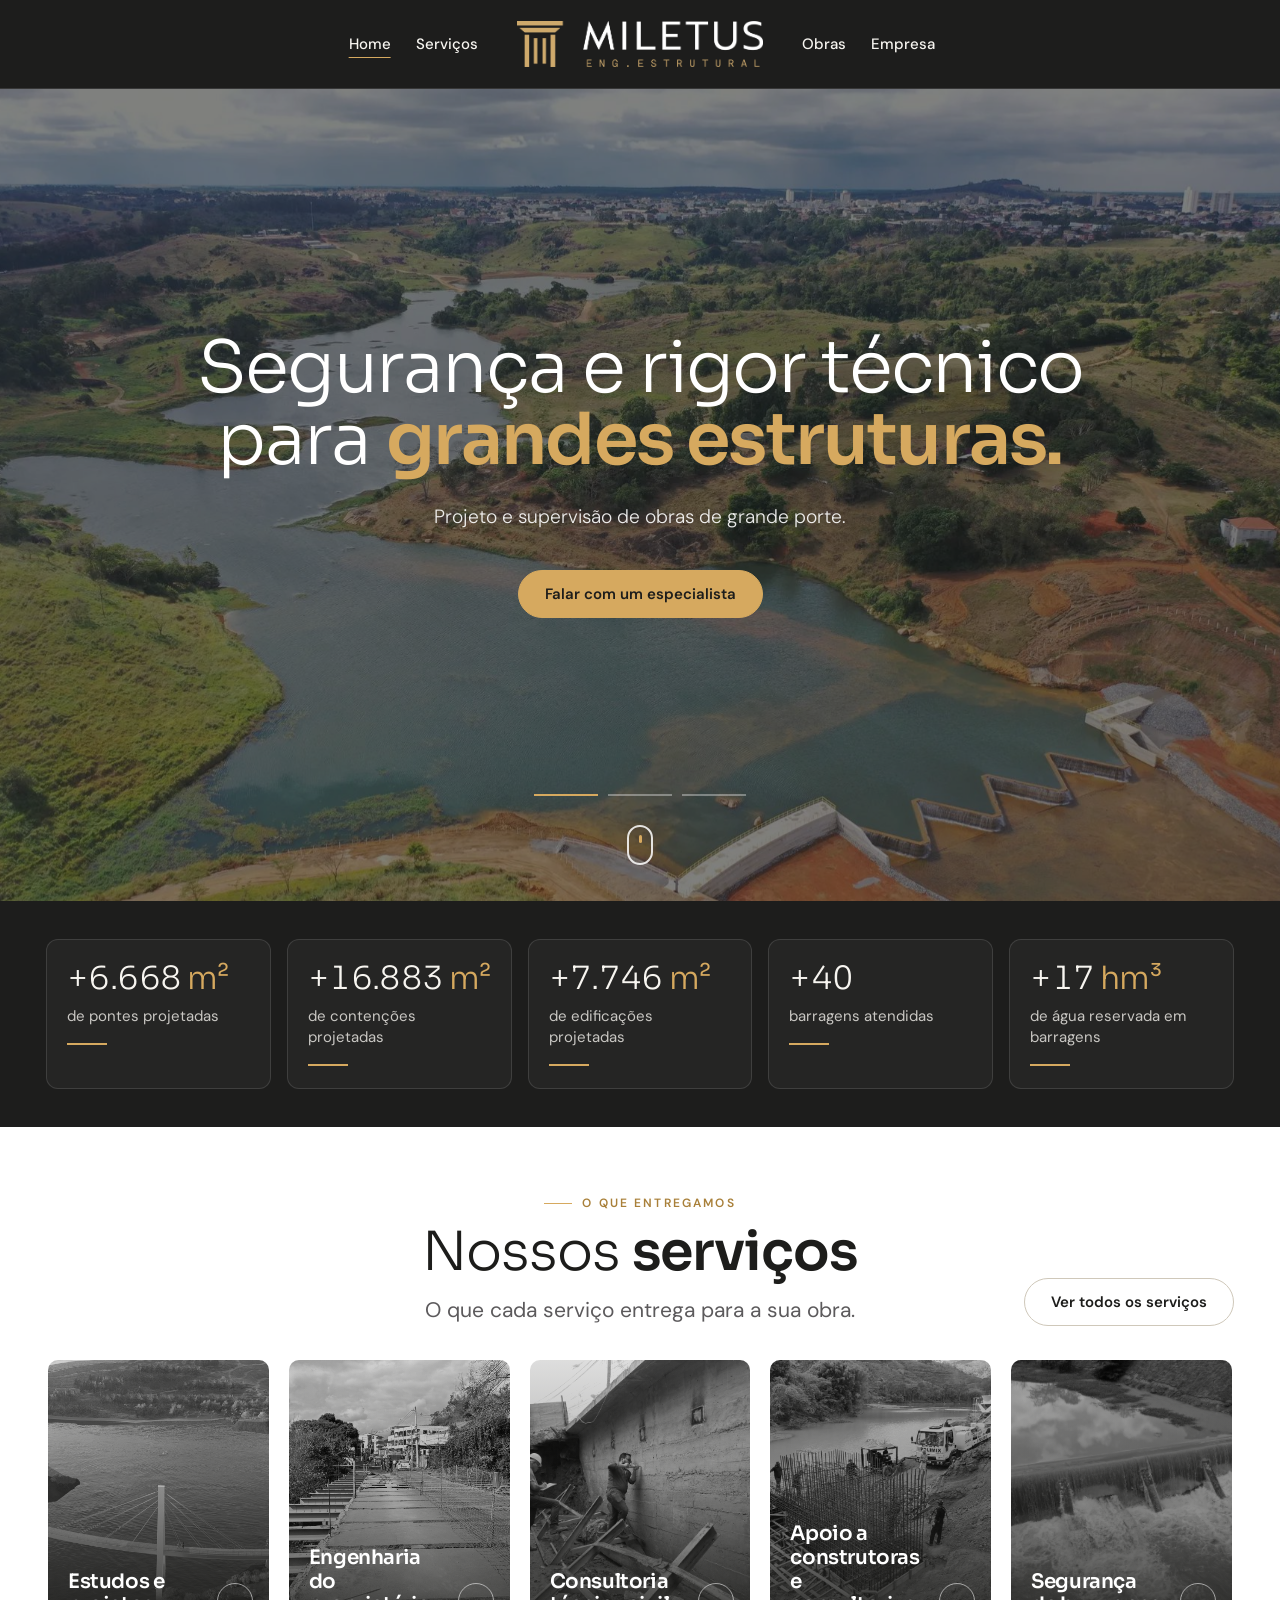
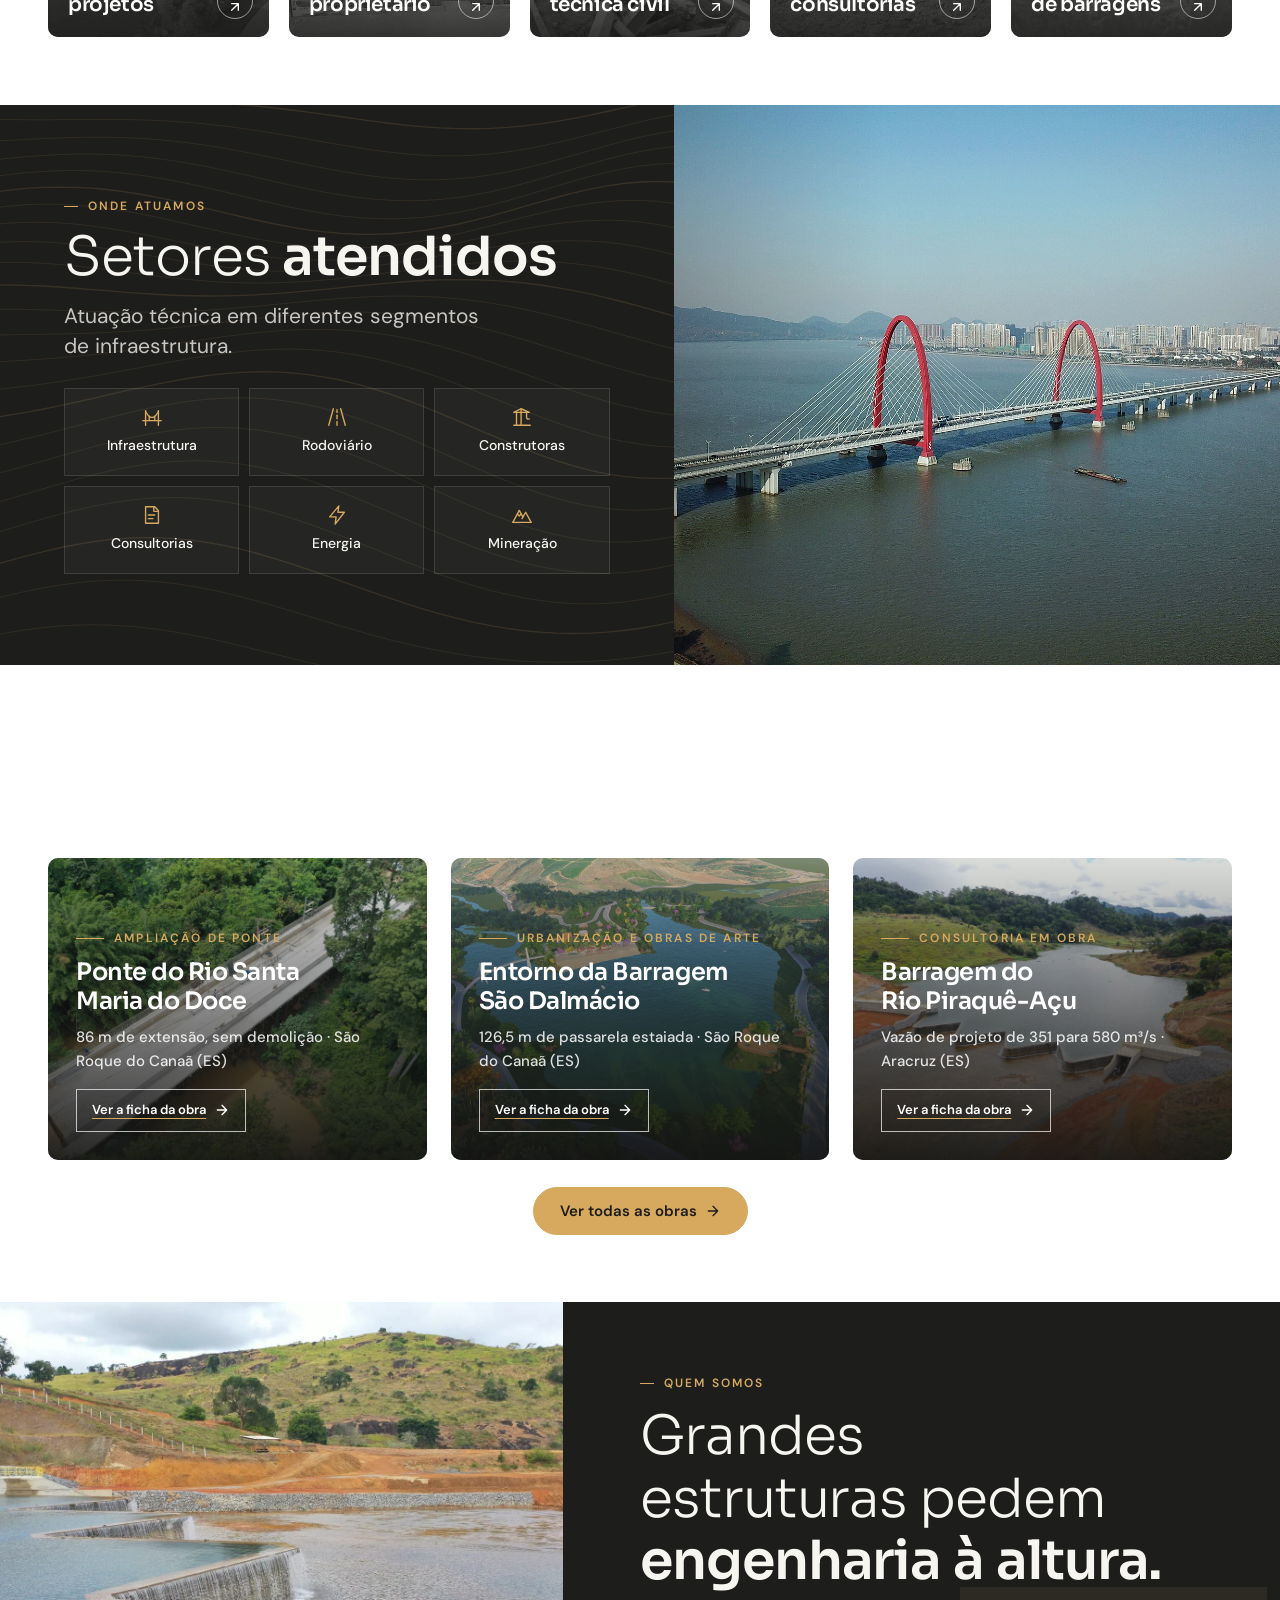
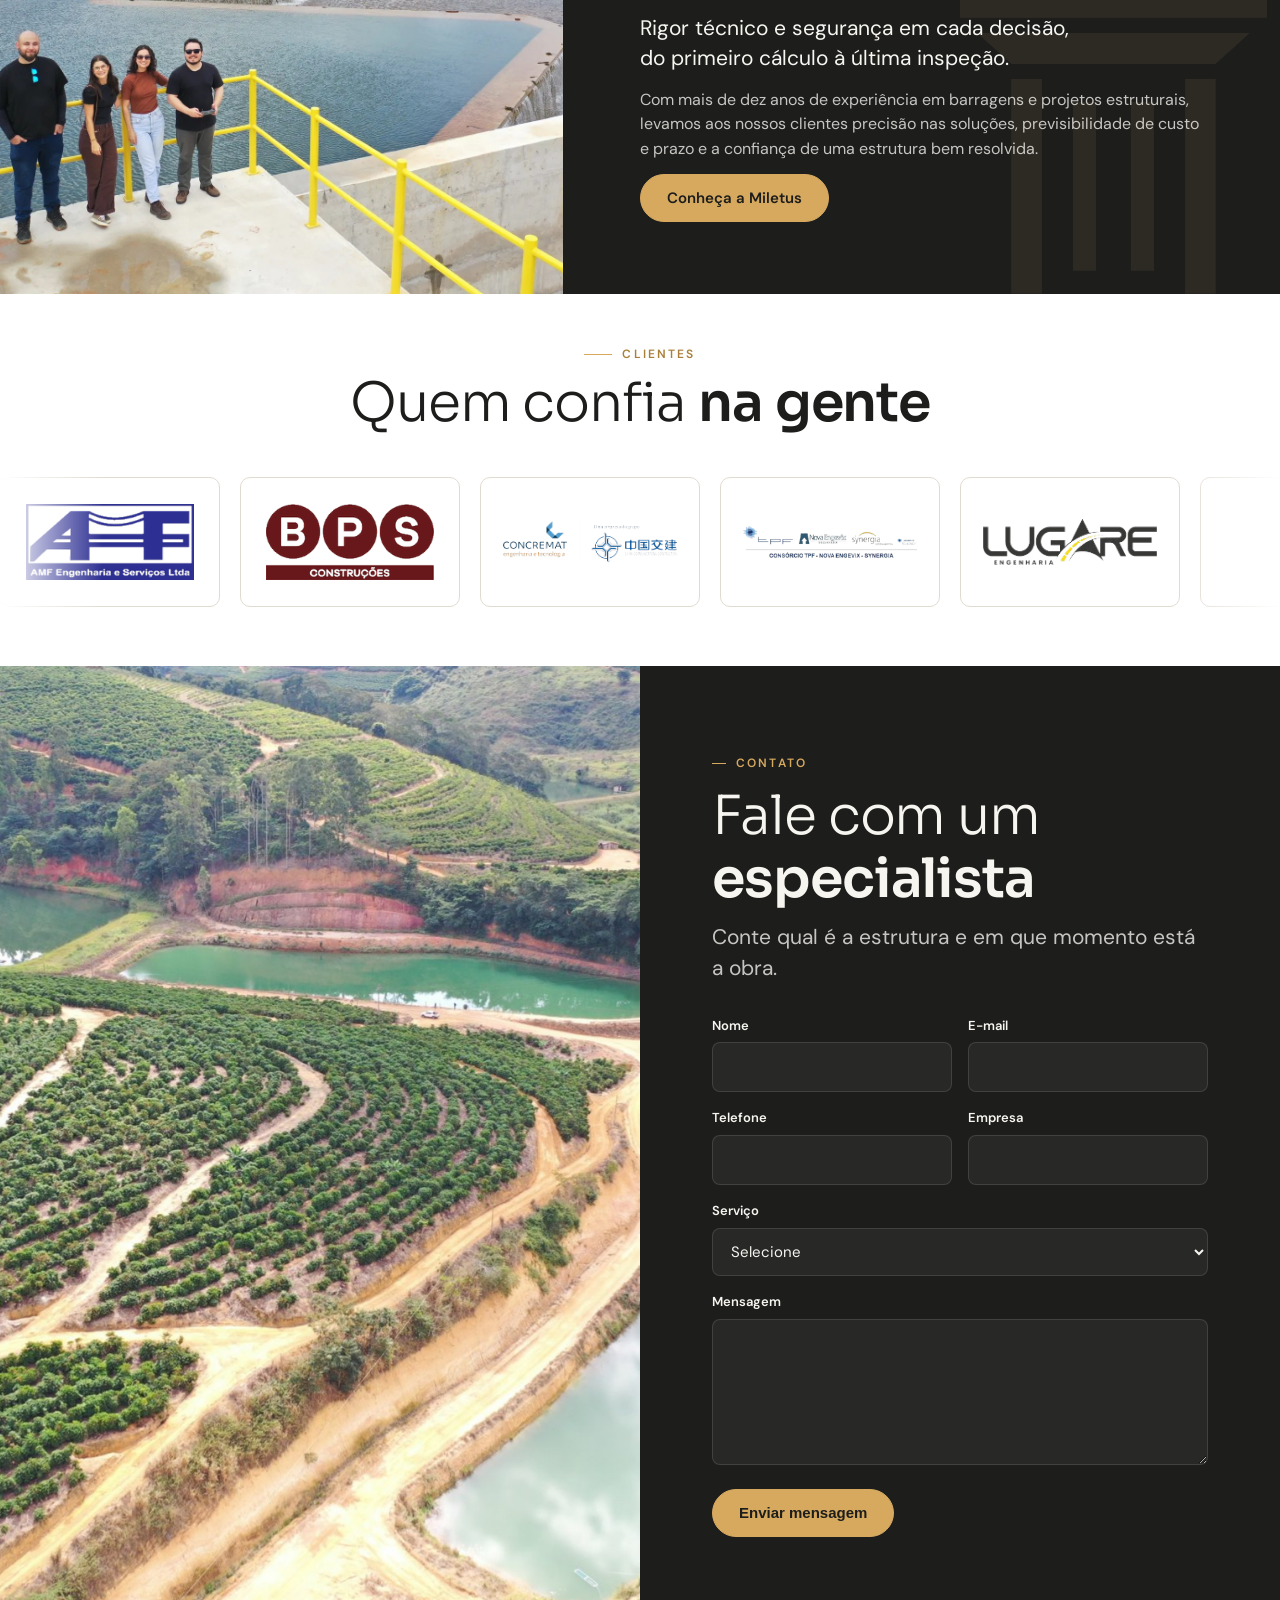
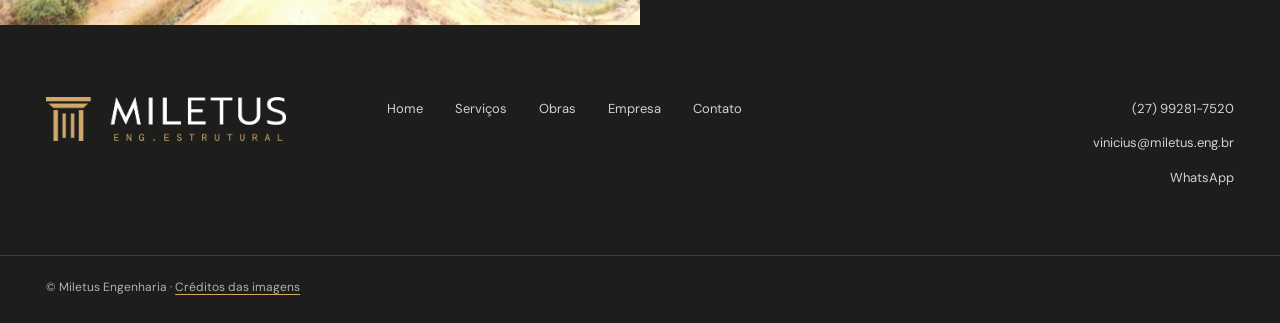
==== commit 25982a21: "Atualiza com a versao do designer, adiciona as 6 obras do Drive e ajusta numeros em tela estreita Co" ====
--- a/index.html
+++ b/index.html
@@ -6,8 +6,8 @@
 <div class="lside"><nav class="nl"><ul><li><a href="index.html" class=on>Home</a></li><li><a href="servicos.html">Servi&#231;os</a></li></ul></nav></div>
 <a href="index.html" class="logo"><img src="assets/logo-h-dark.png" alt="Miletus Engenharia"></a>
 <div class="nr"><nav><ul><li><a href="portfolio.html">Obras</a></li><li><a href="index.html#empresa">Empresa</a></li></ul></nav></div>
-<button class="burger" aria-label="Abrir menu" aria-expanded="false"><span></span><span></span><span></span></button></div>
-<div class="mmenu"><ul><li><a href="index.html" class=on>Home</a></li><li><a href="servicos.html">Servi&#231;os</a></li><li><a href="portfolio.html">Obras</a></li><li><a href="index.html#empresa">Empresa</a></li></ul></div></header><main id="conteudo">
+<button class="burger" aria-label="Abrir menu" aria-controls="menu-mobile" aria-expanded="false"><span></span><span></span><span></span></button></div>
+<nav class="mmenu" id="menu-mobile" aria-label="Menu principal"><ul><li><a href="index.html" class=on>Home</a></li><li><a href="servicos.html">Servi&#231;os</a></li><li><a href="portfolio.html">Obras</a></li><li><a href="index.html#empresa">Empresa</a></li><li><a href="index.html#contato">Contato</a></li></ul></nav></header><main id="conteudo">
 <section class="hero2" aria-roledescription="carrossel"><div class="slides"><div class="slide on"><img src="assets/img/hero-piraque-1920.jpg" alt="" fetchpriority=high><div class="wrap stxt"><h1 class="big"><span>Seguran&#231;a e rigor t&#233;cnico <br>para <em>grandes estruturas.</em></span></h1><p class="lead"><span>Projeto e supervis&#227;o de obras de grande porte.</span></p><div class="hcta"><a class="btn" href="#contato">Falar com um especialista</a></div></div></div><div class="slide"><img src="assets/img/svc-passarela-1920.jpg" alt="" ><div class="wrap stxt"><p class="big"><span>Sua obra entregue com <br><em>seguran&#231;a e precis&#227;o.</em></span></p><p class="lead"><span>Acompanhamento t&#233;cnico do estudo de viabilidade &#224; obra conclu&#237;da.</span></p><div class="hcta"><a class="btn" href="#contato">Falar com um especialista</a></div></div></div><div class="slide"><img src="assets/img/g-ponte-01-1920.jpg" alt="" ><div class="wrap stxt"><p class="big"><span>Engenharia consultiva <br>para pontes, conten&#231;&#245;es, <br>barragens e <em>infraestrutura.</em></span></p><p class="lead"><span>Projeto, supervis&#227;o de obra e avalia&#231;&#227;o de estruturas.</span></p><div class="hcta"><a class="btn" href="#contato">Falar com um especialista</a></div></div></div></div><span class="layer"></span><div class="bars" role="tablist"><button class="bar-i on" data-i="0" aria-label="Banner 1"><i></i></button><button class="bar-i" data-i="1" aria-label="Banner 2"><i></i></button><button class="bar-i" data-i="2" aria-label="Banner 3"><i></i></button></div><a class="mouse" href="#numeros" aria-label="Rolar para baixo"></a></section>
 
 <section class="sec warm tight" id="numeros"><div class="wrap"><div class="ncards n5"><div class="nc"><b>+6.700<i>m&#178;</i></b><span>de pontes projetadas</span></div><div class="nc"><b>+17.000<i>m&#178;</i></b><span>de conten&#231;&#245;es projetadas</span></div><div class="nc"><b>+7.800<i>m&#178;</i></b><span>de edifica&#231;&#245;es projetadas</span></div><div class="nc"><b>+40</b><span>barragens atendidas</span></div><div class="nc"><b>+17<i>hm&#179;</i></b><span>de &#225;gua reservada em barragens</span></div></div></div></section>
@@ -15,17 +15,17 @@
 <section class="sec" id="servicos"><div class="wrap"><div class="shead"><div><p class="eyebrow">O que entregamos</p><h2>Nossos <b>servi&#231;os</b></h2><p class="sub">O que cada servi&#231;o entrega para a sua obra.</p></div>
 <a class="btn ghost" href="servicos.html">Ver todos os servi&#231;os</a></div><div class="tiles5"><a class="tile" href="servicos.html#estudos-e-projetos"><img src="assets/img/svc-passarela-1920.jpg" alt="" loading="lazy"><span class="shade"></span><h3>Estudos e projetos</h3><span class="more">Ver o servi&#231;o <svg class="ico" viewBox="0 0 24 24" aria-hidden="true"><path d="M5 12h14M12 5l7 7-7 7"/></svg></span></a><a class="tile" href="servicos.html#engenharia-do-proprietario"><img src="assets/img/06_execucao-perfis-metalicos-em-balanco.jpg" alt="" loading="lazy"><span class="shade"></span><h3>Engenharia do propriet&#225;rio</h3><span class="more">Ver o servi&#231;o <svg class="ico" viewBox="0 0 24 24" aria-hidden="true"><path d="M5 12h14M12 5l7 7-7 7"/></svg></span></a><a class="tile" href="servicos.html#consultoria-tecnica-civil"><img src="assets/img/svc-inspecao-1920.jpg" alt="" loading="lazy"><span class="shade"></span><h3>Consultoria t&#233;cnica civil</h3><span class="more">Ver o servi&#231;o <svg class="ico" viewBox="0 0 24 24" aria-hidden="true"><path d="M5 12h14M12 5l7 7-7 7"/></svg></span></a><a class="tile" href="servicos.html#apoio-a-construtoras"><img src="assets/img/06_execucao-armacao-contrafortes.jpg" alt="" loading="lazy"><span class="shade"></span><h3>Apoio a construtoras e consultorias</h3><span class="more">Ver o servi&#231;o <svg class="ico" viewBox="0 0 24 24" aria-hidden="true"><path d="M5 12h14M12 5l7 7-7 7"/></svg></span></a><a class="tile" href="servicos.html#seguranca-de-barragens"><img src="assets/img/svc-dalmacio-1920.jpg" alt="" loading="lazy"><span class="shade"></span><h3>Seguran&#231;a de barragens</h3><span class="more">Ver o servi&#231;o <svg class="ico" viewBox="0 0 24 24" aria-hidden="true"><path d="M5 12h14M12 5l7 7-7 7"/></svg></span></a></div></div></section>
 
-<section class="sec warm topo"><div class="wrap"><div class="shead"><div><p class="eyebrow">Onde atuamos</p><h2>Setores <b>atendidos</b></h2></div></div><div class="stiles"><div class="stile"><img src="assets/img/setor-infraestrutura.jpg" alt="" loading="lazy"><span class="shade"></span><h3>Infraestrutura</h3><span class="sline"></span></div><div class="stile"><img src="assets/img/setor-rodoviario.jpg" alt="" loading="lazy"><span class="shade"></span><h3>Rodovi&#225;rio</h3><span class="sline"></span></div><div class="stile"><img src="assets/img/setor-construtoras.jpg" alt="" loading="lazy"><span class="shade"></span><h3>Construtoras</h3><span class="sline"></span></div><div class="stile"><img src="assets/img/setor-consultorias.jpg" alt="" loading="lazy"><span class="shade"></span><h3>Consultorias</h3><span class="sline"></span></div><div class="stile"><img src="assets/img/setor-energia.jpg" alt="" loading="lazy"><span class="shade"></span><h3>Energia</h3><span class="sline"></span></div><div class="stile"><img src="assets/img/mineracao-mina-ceu-aberto.jpg" alt="" loading="lazy"><span class="shade"></span><h3>Minera&#231;&#227;o</h3><span class="sline"></span></div></div></div></section>
+<section class="sectors warm topo"><div class="sector-copy"><div><p class="eyebrow">Onde atuamos</p><h2>Setores <b>atendidos</b></h2><p class="sub">Atua&#231;&#227;o t&#233;cnica em diferentes segmentos de infraestrutura.</p></div><div class="sector-grid"><div class="sector-chip"><svg class="sector-icon" viewBox="0 0 24 24" aria-hidden="true"><path class="sector-stroke" pathLength="1" d="M5 21V5" style="--delay:0ms"/><path class="sector-stroke" pathLength="1" d="M19 21V5" style="--delay:95ms"/><path class="sector-stroke" pathLength="1" d="M2 16h20" style="--delay:190ms"/><path class="sector-stroke" pathLength="1" d="M5 6q7 13 14 0" style="--delay:285ms"/><path class="sector-stroke" pathLength="1" d="M9 11v5 M15 11v5" style="--delay:380ms"/></svg><span>Infraestrutura</span></div><div class="sector-chip"><svg class="sector-icon" viewBox="0 0 24 24" aria-hidden="true"><path class="sector-stroke" pathLength="1" d="M3 21 8 3" style="--delay:0ms"/><path class="sector-stroke" pathLength="1" d="M21 21 16 3" style="--delay:95ms"/><path class="sector-stroke" pathLength="1" d="M12 4v3" style="--delay:190ms"/><path class="sector-stroke" pathLength="1" d="M12 10v4" style="--delay:285ms"/><path class="sector-stroke" pathLength="1" d="M12 17v4" style="--delay:380ms"/></svg><span>Rodovi&#225;rio</span></div><div class="sector-chip"><svg class="sector-icon" viewBox="0 0 24 24" aria-hidden="true"><path class="sector-stroke" pathLength="1" d="M3 21h18" style="--delay:0ms"/><path class="sector-stroke" pathLength="1" d="M6 21V7 M11 21V3" style="--delay:95ms"/><path class="sector-stroke" pathLength="1" d="M3 7l8-4 9 4H3" style="--delay:190ms"/><path class="sector-stroke" pathLength="1" d="M17 7v5q0 3 3 2" style="--delay:285ms"/></svg><span>Construtoras</span></div><div class="sector-chip"><svg class="sector-icon" viewBox="0 0 24 24" aria-hidden="true"><path class="sector-stroke" pathLength="1" d="M5 3h10l4 4v14H5z" style="--delay:0ms"/><path class="sector-stroke" pathLength="1" d="M14 3v5h5" style="--delay:95ms"/><path class="sector-stroke" pathLength="1" d="M8 12h7" style="--delay:190ms"/><path class="sector-stroke" pathLength="1" d="M8 16h5" style="--delay:285ms"/></svg><span>Consultorias</span></div><div class="sector-chip"><svg class="sector-icon" viewBox="0 0 24 24" aria-hidden="true"><g class="sector-bolt"><path class="sector-stroke" pathLength="1" d="M14 2 4 14h7l-1 8 10-13h-7z" style="--delay:0ms"/></g><path class="sector-sparks" d="M4 6 2.5 4.5 M19 5l1.5-1.5 M20 16l1.8 1 M4 18l-1.5 1"/></svg><span>Energia</span></div><div class="sector-chip"><svg class="sector-icon" viewBox="0 0 24 24" aria-hidden="true"><path class="sector-stroke" pathLength="1" d="M2 20 9 7l4 7" style="--delay:0ms"/><path class="sector-stroke" pathLength="1" d="M12 16l4-7 6 11" style="--delay:95ms"/><path class="sector-stroke" pathLength="1" d="M22 20H2" style="--delay:190ms"/><path class="sector-stroke" pathLength="1" d="M7 11l2 2 2-2" style="--delay:285ms"/></svg><span>Minera&#231;&#227;o</span></div></div></div><div class="sector-photo"><img src="assets/img/setor-infraestrutura.jpg" alt="Ponte Zhijiang sobre o rio" loading="lazy"></div></section>
 
-<section class="sec" id="obras"><div class="wrap"><div class="shead"><div><p class="eyebrow">Portf&#243;lio</p><h2>Obras de <b>refer&#234;ncia</b></h2></div><a class="btn ghost" href="portfolio.html">Ver todas as obras</a></div>
-<div class="ogrid"><a class="ocard" href="obras/ponte-santa-maria-do-doce.html"><div class="ophoto"><img src="assets/img/g-ponte-01-1920.jpg" alt="" loading="lazy"><span class="shade"></span><div class="otxt"><p class="eyebrow light">Amplia&#231;&#227;o de ponte</p><h3>Ponte do Rio Santa Maria do Doce</h3><p class="odest">86 m de extens&#227;o, sem demoli&#231;&#227;o &#183; S&#227;o Roque do Cana&#227; (ES)</p><span class="more">Ver a ficha da obra <svg class="ico" viewBox="0 0 24 24" aria-hidden="true"><path d="M5 12h14M12 5l7 7-7 7"/></svg></span></div></div></a><a class="ocard" href="obras/entorno-sao-dalmacio.html"><div class="ophoto"><img src="assets/img/03_vista-geral-aerea-reservatorio.jpg" alt="" loading="lazy"><span class="shade"></span><div class="otxt"><p class="eyebrow light">Urbaniza&#231;&#227;o e obras de arte</p><h3>Entorno da Barragem S&#227;o Dalm&#225;cio</h3><p class="odest">126,5 m de passarela estaiada &#183; S&#227;o Roque do Cana&#227; (ES)</p><span class="more">Ver a ficha da obra <svg class="ico" viewBox="0 0 24 24" aria-hidden="true"><path d="M5 12h14M12 5l7 7-7 7"/></svg></span></div></div></a><a class="ocard" href="obras/barragem-piraque-acu.html"><div class="ophoto"><img src="assets/img/g-piraque-01-1920.jpg" alt="" loading="lazy"><span class="shade"></span><div class="otxt"><p class="eyebrow light">Consultoria em obra</p><h3>Barragem do Rio Piraqu&#234;-A&#231;u</h3><p class="odest">Vaz&#227;o de projeto de 351 para 580 m&#179;/s &#183; Aracruz (ES)</p><span class="more">Ver a ficha da obra <svg class="ico" viewBox="0 0 24 24" aria-hidden="true"><path d="M5 12h14M12 5l7 7-7 7"/></svg></span></div></div></a></div></div></section>
+<section class="sec" id="obras"><div class="wrap"><div class="shead"><div><p class="eyebrow">Portf&#243;lio</p><h2>Obras de <b>refer&#234;ncia</b></h2></div></div>
+<div class="ogrid"><a class="ocard" href="obras/ponte-santa-maria-do-doce.html"><div class="ophoto"><img src="assets/img/g-ponte-01-1920.jpg" alt="" loading="lazy"><span class="shade"></span><div class="otxt"><p class="eyebrow light">Amplia&#231;&#227;o de ponte</p><h3>Ponte do Rio Santa Maria do Doce</h3><p class="odest">86 m de extens&#227;o, sem demoli&#231;&#227;o &#183; S&#227;o Roque do Cana&#227; (ES)</p><span class="more">Ver a ficha da obra <svg class="ico" viewBox="0 0 24 24" aria-hidden="true"><path d="M5 12h14M12 5l7 7-7 7"/></svg></span></div></div></a><a class="ocard" href="obras/entorno-sao-dalmacio.html"><div class="ophoto"><img src="assets/img/03_vista-geral-aerea-reservatorio.jpg" alt="" loading="lazy"><span class="shade"></span><div class="otxt"><p class="eyebrow light">Urbaniza&#231;&#227;o e obras de arte</p><h3>Entorno da Barragem S&#227;o Dalm&#225;cio</h3><p class="odest">126,5 m de passarela estaiada &#183; S&#227;o Roque do Cana&#227; (ES)</p><span class="more">Ver a ficha da obra <svg class="ico" viewBox="0 0 24 24" aria-hidden="true"><path d="M5 12h14M12 5l7 7-7 7"/></svg></span></div></div></a><a class="ocard" href="obras/barragem-piraque-acu.html"><div class="ophoto"><img src="assets/img/g-piraque-01-1920.jpg" alt="" loading="lazy"><span class="shade"></span><div class="otxt"><p class="eyebrow light">Consultoria em obra</p><h3>Barragem do Rio Piraqu&#234;-A&#231;u</h3><p class="odest">Vaz&#227;o de projeto de 351 para 580 m&#179;/s &#183; Aracruz (ES)</p><span class="more">Ver a ficha da obra <svg class="ico" viewBox="0 0 24 24" aria-hidden="true"><path d="M5 12h14M12 5l7 7-7 7"/></svg></span></div></div></a></div><div class="works-action"><a class="btn" href="portfolio.html">Ver todas as obras <svg class="ico" viewBox="0 0 24 24" aria-hidden="true"><path d="M5 12h14M12 5l7 7-7 7"/></svg></a></div></div></section>
 
-<section class="sec warm" id="empresa"><div class="colgraf" aria-hidden="true"><i></i><i></i><i></i><i></i></div><div class="wrap split"><div class="sphoto"><img src="assets/img/team-1920.jpg" alt="Equipe da Miletus Engenharia em obra"></div>
+<section class="sec warm about" id="empresa"><img class="colgraf-logo" src="assets/coluna.png" alt="" aria-hidden="true"><div class="about-photo"><img src="assets/img/team-1920.jpg" alt="Equipe da Miletus Engenharia em obra" loading="lazy"></div><div class="wrap split">
 <div class="stext"><p class="eyebrow">Quem somos</p><h2>Grandes estruturas pedem <b>engenharia &#224; altura.</b></h2><p class="lead">Rigor t&#233;cnico e seguran&#231;a em cada decis&#227;o, do primeiro c&#225;lculo &#224; &#250;ltima inspe&#231;&#227;o.</p>
 <p>Com mais de dez anos de experi&#234;ncia em barragens e projetos estruturais, levamos aos nossos clientes precis&#227;o nas solu&#231;&#245;es, previsibilidade de custo e prazo e a confian&#231;a de uma estrutura bem resolvida.</p>
 <a class="btn" href="#contato">Conhe&#231;a a Miletus</a></div></div></section>
 
-<section class="sec"><div class="wrap"><div class="shead"><div><p class="eyebrow">Clientes</p><h2>Quem confia <b>na gente</b></h2></div></div></div>
+<section class="sec clients"><div class="wrap"><div class="shead"><div><p class="eyebrow">Clientes</p><h2>Quem confia <b>na gente</b></h2></div></div></div>
 <div class="loop"><div class="track"><span class="lg"><img src="assets/logos/amf.png" alt="" loading="lazy"></span><span class="lg"><img src="assets/logos/bps.png" alt="" loading="lazy"></span><span class="lg"><img src="assets/logos/cmat.png" alt="" loading="lazy"></span><span class="lg"><img src="assets/logos/consorcio-tfp-nova-synergia.png" alt="" loading="lazy"></span><span class="lg"><img src="assets/logos/lugare.png" alt="" loading="lazy"></span><span class="lg"><img src="assets/logos/paneleiras.png" alt="" loading="lazy"></span><span class="lg"><img src="assets/logos/prefeitura-gov-lindenberg.png" alt="" loading="lazy"></span><span class="lg"><img src="assets/logos/prefeitura-jaguare.png" alt="" loading="lazy"></span><span class="lg"><img src="assets/logos/prefeitura-mucurici.png" alt="" loading="lazy"></span><span class="lg"><img src="assets/logos/prefeitura-pocos-de-caldas.png" alt="" loading="lazy"></span><span class="lg"><img src="assets/logos/seag-es.png" alt="" loading="lazy"></span><span class="lg"><img src="assets/logos/vital.png" alt="" loading="lazy"></span><span class="lg"><img src="assets/logos/amf.png" alt="" loading="lazy"></span><span class="lg"><img src="assets/logos/bps.png" alt="" loading="lazy"></span><span class="lg"><img src="assets/logos/cmat.png" alt="" loading="lazy"></span><span class="lg"><img src="assets/logos/consorcio-tfp-nova-synergia.png" alt="" loading="lazy"></span><span class="lg"><img src="assets/logos/lugare.png" alt="" loading="lazy"></span><span class="lg"><img src="assets/logos/paneleiras.png" alt="" loading="lazy"></span><span class="lg"><img src="assets/logos/prefeitura-gov-lindenberg.png" alt="" loading="lazy"></span><span class="lg"><img src="assets/logos/prefeitura-jaguare.png" alt="" loading="lazy"></span><span class="lg"><img src="assets/logos/prefeitura-mucurici.png" alt="" loading="lazy"></span><span class="lg"><img src="assets/logos/prefeitura-pocos-de-caldas.png" alt="" loading="lazy"></span><span class="lg"><img src="assets/logos/seag-es.png" alt="" loading="lazy"></span><span class="lg"><img src="assets/logos/vital.png" alt="" loading="lazy"></span></div></div></section>
 
 <section class="contact" id="contato"><div class="cphoto"><img src="assets/img/01_drone-barragens-santa-barbara-entre-cafezais.jpg" alt=""></div>
@@ -33,7 +33,7 @@
 <div class="frow"><label>Telefone<input name="Telefone"></label><label>Empresa<input name="Empresa"></label></div>
 <label>Servi&#231;o<select name="Servi&#231;o"><option value="">Selecione</option><option>Estudos e projetos</option><option>Engenharia do propriet&#225;rio</option><option>Consultoria t&#233;cnica civil</option><option>Apoio a construtoras e consultorias</option><option>Seguran&#231;a de barragens</option></select></label><label>Mensagem<textarea name="Mensagem" rows="5"></textarea></label>
 <button class="btn" type="submit">Enviar mensagem</button></form>
-<p class="direct"><a href="https://wa.me/5527992817520" target="_blank" rel="noopener">WhatsApp (27) 99281-7520</a> &#183; <a href="mailto:vinicius@miletus.eng.br">vinicius@miletus.eng.br</a></p></div></section>
+</div></section>
 </main><footer class="foot"><div class="wrap fgrid"><img class="flogo" src="assets/logo-h-dark.png" alt="Miletus Engenharia">
 <ul class="fnav"><li><a href="index.html">Home</a></li><li><a href="servicos.html">Servi&#231;os</a></li><li><a href="portfolio.html">Obras</a></li><li><a href="index.html#empresa">Empresa</a></li><li><a href="index.html#contato">Contato</a></li></ul><ul class="fcont"><li><a href="tel:+5527992817520">(27) 99281-7520</a></li><li><a href="mailto:vinicius@miletus.eng.br">vinicius@miletus.eng.br</a></li><li><a href="https://wa.me/5527992817520" target="_blank" rel="noopener">WhatsApp</a></li></ul></div>
 <div class="wrap fbase">&#169; Miletus Engenharia &#183; <a href="creditos.html">Cr&#233;ditos das imagens</a></div></footer><script src="assets/main.js"></script></body></html>
--- a/assets/theme-p2.css
+++ b/assets/theme-p2.css
@@ -108,10 +108,10 @@
   .tile:hover,.stile:hover,.ocard:hover .ophoto,.nc:hover{transform:none}
   .js .colgraf i{transform:none}
 }
-#empresa .stext h2{font-size:clamp(34px,3vw,50px)}
+
 @media (max-width:900px){.stile h3{font-size:19px}}
 @media (min-width:2200px){.tile::before{width:clamp(46px,2.2vw,72px);height:clamp(46px,2.2vw,72px);margin:calc(clamp(46px,2.2vw,72px)/-2) 0 0 calc(clamp(46px,2.2vw,72px)/-2)}}
-@media (min-width:2200px){#empresa .stext h2{font-size:clamp(58px,2.9vw,100px)}#empresa .wrap.split{padding-right:clamp(20px,14vw,620px)}}
+@media (min-width:2200px){#empresa .wrap.split{padding-right:clamp(20px,14vw,620px)}}
 
 /* fichas de obra e paginas internas: fundo escuro, tudo legivel */
 .sec.ficha{background:var(--dark);color:#F7F5F0}
@@ -133,3 +133,391 @@
 .sec:not(.warm):not(.ficha) .nc:hover b{color:var(--gold-deep)}
 .nc:hover{background:rgba(214,169,95,.06)}
 .top nav a:hover{color:var(--gold)}
+
+/* Ajustes de consistência e composição da Proposta 2 */
+:root{
+  --space-section:clamp(54px,5.2vw,82px);
+  --space-section-mobile:42px;
+  
+  --t-card:clamp(19px,1.15vw,24px);
+}
+.sec{padding:var(--space-section) 0}
+.sec.tight{padding:38px 0}
+.shead{margin-bottom:32px}
+.shead h2{margin-top:10px}
+.shead .sub{margin-top:10px}
+#servicos .shead,#obras .shead,.clients .shead{justify-content:center;text-align:center}
+#servicos .shead>div,#obras .shead>div,.clients .shead>div{margin-inline:auto}
+#servicos .shead>.btn,#obras .shead>.btn{position:absolute;right:0;bottom:0}
+.all-works{min-height:50px;padding-inline:26px;border-color:var(--gold)!important;color:var(--gold)!important;font-weight:600;gap:12px}
+.all-works:hover{background:var(--gold)!important;color:var(--dark)!important;transform:translateY(-3px)}
+.nc{position:relative;isolation:isolate;overflow:hidden;transition:transform .35s cubic-bezier(.2,.7,.2,1),border-color .3s}
+.nc::before{content:"";position:absolute;inset:0;z-index:-1;opacity:0;background:radial-gradient(circle at var(--mx,50%) var(--my,50%),rgba(215,168,97,.23),rgba(215,168,97,.02) 68%);transition:opacity .25s}
+.nc:hover{transform:translateY(-4px) scale(1.015);border-color:var(--gold)}
+.nc:hover::before{opacity:1}
+.nc{padding:22px 20px}
+.nc b{font-size:clamp(30px,2.2vw,42px)}
+.nc span{line-height:1.4}
+
+/* Setores em bloco editorial com fotografia integral à direita */
+.sectors{display:grid;grid-template-columns:minmax(0,1fr) minmax(38%,.9fr);min-height:560px;position:relative;isolation:isolate;overflow:hidden}
+.sector-copy{padding:clamp(42px,5vw,78px) clamp(24px,5vw,88px);align-self:center}
+.sector-copy h2{font-size:var(--t-section);line-height:1.08;margin-top:12px}
+.sector-copy .sub{max-width:38ch;margin:14px 0 26px}
+.sector-grid{display:grid;grid-template-columns:repeat(3,minmax(0,1fr));gap:10px}
+.sector-chip{min-height:88px;padding:14px;display:flex;align-items:center;justify-content:center;text-align:center;border:1px solid var(--line-d);background:rgba(247,245,240,.035);font-size:clamp(14px,.95vw,18px);font-weight:500;transition:transform .25s,border-color .25s,background .3s}
+.sector-chip:hover{transform:translateY(-3px);border-color:var(--gold);background:rgba(215,168,97,.11)}
+.sector-photo{position:relative;min-height:100%;overflow:hidden}
+.sector-photo img{position:absolute;inset:0;width:100%;height:100%;object-fit:cover;object-position:center}
+.sector-photo::after{content:"";position:absolute;inset:0;background:linear-gradient(90deg,rgba(29,29,28,.18),transparent 35%)}
+
+/* Imagem institucional em sangria e símbolo idêntico ao arquivo da marca */
+#empresa{min-height:590px;padding:0;display:grid;grid-template-columns:minmax(38%,.88fr) minmax(0,1.12fr);align-items:stretch}
+#empresa .about-photo{min-height:100%;overflow:hidden}
+#empresa .about-photo img{width:100%;height:100%;min-height:590px;object-fit:cover;object-position:center 38%}
+#empresa .wrap.split{width:100%;max-width:none;padding:72px clamp(32px,6vw,110px);grid-template-columns:1fr;gap:0;align-self:center}
+#empresa .stext{max-width:800px;position:relative;z-index:1}
+.colgraf{display:none}
+.colgraf-logo{position:absolute;right:2.5%;bottom:0;width:clamp(110px,12vw,210px);height:75%;object-fit:contain;object-position:bottom center;opacity:.09;pointer-events:none}
+
+#empresa .stext .btn{margin-top:12px}
+
+/* Seções e cartões de obras */
+.ocard .ophoto{overflow:hidden}
+.ocard .otxt{transition:transform .4s ease}
+.ocard:hover .otxt{transform:translateY(-7px)}
+.ocard .more{display:inline-flex;align-items:center;gap:8px;padding:10px 15px;border:1px solid rgba(255,255,255,.7);background:rgba(29,29,28,.2);transition:background .25s,color .25s,border-color .25s,transform .25s}
+.ocard:hover .more{background:var(--gold);border-color:var(--gold);color:var(--dark);transform:translateY(-2px)}
+.clients{padding-top:clamp(42px,4vw,64px);padding-bottom:clamp(42px,4vw,64px)}
+.foot .fgrid{grid-template-columns:minmax(180px,.8fr) 1.2fr 1fr;gap:clamp(28px,4vw,64px);padding-block:72px 64px}
+.foot .flogo{max-width:240px;height:auto}
+.fnav,.fcont{line-height:1.9}
+.foot .fbase{padding-block:22px 26px}
+@media(max-width:900px){
+  :root{--space-section:var(--space-section-mobile);--space-section-mobile:38px;}
+  .sectors{grid-template-columns:1fr;min-height:0}
+  .sector-copy{padding:40px 20px}
+  .sector-grid{grid-template-columns:repeat(2,minmax(0,1fr));gap:8px}
+  .sector-chip{min-height:66px;padding:10px}
+  .sector-photo{min-height:320px;grid-row:1}
+  #empresa{grid-template-columns:1fr;padding:0}
+  #empresa .about-photo{height:clamp(280px,55vw,460px);min-height:0}
+  #empresa .about-photo img{min-height:0}
+  #empresa .wrap.split{padding:42px 20px}
+  .colgraf-logo{right:4%;height:48%;width:100px}
+  #servicos .shead,#obras .shead,.clients .shead{align-items:center}
+  #servicos .shead>.btn,#obras .shead>.btn{position:static}
+  .foot .fgrid{grid-template-columns:1fr 1fr;padding-block:44px 36px}
+  .foot .flogo{grid-column:1/-1}
+}
+@media(max-width:560px){
+  .sec{padding:36px 0}
+  .sec.tight{padding:26px 0}
+  .shead{margin-bottom:22px}
+  .ncards.n5{gap:8px}
+  .ncards.n5 .nc:last-child{grid-column:auto}
+  .nc{padding:16px 12px}
+  .nc b{font-size:clamp(24px,7vw,30px)}
+  .nc span{font-size:12px}
+  .sector-photo{min-height:250px}
+  .sector-copy{padding:34px 18px}
+  #empresa .about-photo{height:280px}
+  #empresa .wrap.split{padding:34px 18px}
+  
+  .foot .fgrid{grid-template-columns:1fr}
+  .foot .flogo{grid-column:auto}
+}
+@media(min-width:2200px){
+  .sec{padding:clamp(72px,4.2vw,110px) 0}
+  .sectors{min-height:clamp(600px,42vw,860px)}
+  #empresa{min-height:clamp(640px,42vw,900px)}
+  #empresa .about-photo img{min-height:clamp(640px,42vw,900px)}
+  #empresa .wrap.split{padding-inline:clamp(60px,7vw,160px)}
+}
+@media(prefers-reduced-motion:reduce){
+  .nc,.sector-chip,.all-works,.ocard .more{transition:none}
+  .nc:hover,.sector-chip:hover,.all-works:hover{transform:none}
+}
+
+/* Escala tipográfica responsiva entre notebook, desktop e ultrawide */
+:root{
+  
+  --t-section:clamp(2rem, calc(1.25rem + 2.65vw), 7rem);
+  --t-section-sub:clamp(1.0625rem, calc(.875rem + .55vw), 2rem);
+  --t-page:clamp(44px,calc(2.9vw + 8px),96px);
+  --t-lead:clamp(18px,calc(.95vw + 5px),34px);
+  --t-body:clamp(16px,calc(.55vw + 7px),25px);
+  --t-small:clamp(13px,calc(.35vw + 8px),20px);
+}
+h2,.shead h2,#empresa .stext h2,.sector-copy h2,.cbody h2,.ptxt h2,.ctitle{
+  font-size:var(--t-section);
+  line-height:1.08;
+}
+.phero h1,.finfo h1{font-size:var(--t-page);line-height:1.08}
+.sub,.desc,.stext p:not(.eyebrow):not(.lead),.lead,.cer p:not(.eyebrow),.cbody .sub{
+  font-size:var(--t-body);
+  line-height:1.55;
+}
+.frase,.stext .lead,.phero .lead{font-size:var(--t-lead);line-height:1.45}
+@media(max-width:1100px){
+  :root{
+    
+    --t-page:clamp(38px,5vw,54px);
+    --t-lead:clamp(18px,2.2vw,22px);
+    --t-body:clamp(15px,1.65vw,18px);
+    --t-small:14px;
+  }
+}
+@media(max-width:600px){
+  :root{
+    
+    --t-page:clamp(34px,9vw,42px);
+    --t-lead:18px;
+    --t-body:16px;
+    --t-small:13px;
+  }
+  .shead h2,.stext h2,.cbody h2{line-height:1.12}
+}
+
+/* Mesma hierarquia para as introducoes das secoes da Home. */
+.shead .sub, .sector-copy .sub, #empresa .stext .lead, .cbody .sub {
+  font-size: var(--t-section-sub);
+  line-height: 1.45;
+}
+#empresa .stext {
+  max-width: 64em;
+}
+#empresa .stext h2 {
+  max-width: 23ch;
+  text-wrap: balance;
+}
+#empresa .stext p:not(.eyebrow) {
+  max-width: 60ch;
+}
+
+/* Cabecalhos editoriais e acesso ao portfolio */
+:is(#servicos, #obras, .clients) .shead .eyebrow {
+  justify-content: center;
+}
+#servicos .shead { position: relative; }
+.works-action {
+  display: flex;
+  justify-content: center;
+  margin-top: clamp(24px, 2vw, 48px);
+}
+.sector-chip { flex-direction: column; gap: .45em; }
+.sector-icon {
+  width: clamp(22px, 1.6vw, 34px);
+  height: auto;
+  color: var(--gold);
+  fill: none;
+  stroke: currentColor;
+  stroke-width: 1.5;
+  stroke-linejoin: round;
+  stroke-linecap: round;
+}
+.colgraf-logo {
+  width: clamp(180px, 24vw, 740px);
+  height: 84%;
+  right: 1%;
+}
+@media (max-width: 900px) {
+  .colgraf-logo { width: clamp(158px, 40vw, 300px); height: 45%; }
+}
+
+/* A mesma silhueta da marca aparece da base ao capitel. */
+.tile::before, .tile:hover::before {
+  opacity: 0;
+  clip-path: inset(100% 0 0);
+  transform: none;
+}
+.tile:focus-visible::before {
+  opacity: 1;
+  clip-path: inset(0);
+}
+@media (hover: hover) {
+  .tile:hover::before { opacity: 1; clip-path: inset(0); }
+}
+@media (prefers-reduced-motion: no-preference) {
+  .tile::before { transition: clip-path .65s cubic-bezier(.2,.75,.22,1), opacity .15s; }
+  .sectors.topo::before {
+    inset: -24px;
+    translate: var(--map-x, 0px) var(--map-y, 0px);
+    transition: translate .65s ease-out;
+    animation: contour-drift 12s ease-in-out infinite alternate;
+  }
+  @keyframes contour-drift {
+    from { transform: translate(-6px, -6px); }
+    to { transform: translate(6px, 6px); }
+  }
+  .btn .ico, .more .ico { transition: translate .3s ease; }
+  .btn:is(:hover,:focus-visible) .ico, .ocard:is(:hover,:focus-visible) .ico { translate: 4px 0; }
+  .sector-icon { transition: transform .35s ease; }
+  .sector-chip:hover .sector-icon { transform: translateY(-2px); }
+}
+
+/* Navigation rhythm and compact header */
+.top .bar { column-gap: clamp(24px, 3vw, 80px); }
+.top .nl, .top .nr { margin-inline: 0; }
+.top .bar nav ul { gap: clamp(20px, 2vw, 56px); }
+.top .bar nav a { display: inline-flex; align-items: center; min-height: 44px; }
+.top .logo { display: inline-flex; min-height: 44px; align-items: center; }
+.top.compact .bar { height: clamp(64px, 3.4vw, 96px); }
+.top.compact .logo img { height: clamp(34px, 1.85vw, 54px); }
+.top :focus-visible { outline: 2px solid var(--gold); outline-offset: 4px; }
+@media (max-width: 900px) {
+  .top .bar { grid-template-columns: minmax(0, 1fr) auto; gap: 16px; }
+  .top .mmenu ul { display: block; }
+  .top .mmenu { max-height: calc(100dvh - var(--header)); overflow-y: auto; }
+  .top .mmenu a { display: flex; min-height: 48px; }
+  .top.open .mmenu { display: block; }
+}
+@media (min-width: 901px) { .top .mmenu { display: none; } }
+
+/* As unidades acompanham o valor mesmo quando a coluna da ficha estreita. */
+.finfo .ncards.n3 { grid-template-columns: repeat(auto-fit, minmax(min(100%, 10.5rem), 1fr)); }
+.finfo .nc b { white-space: normal; font-variant-numeric: tabular-nums; }
+.finfo .nc b i { display: inline-block; font-size: .62em; }
+@media (max-width: 600px) {
+  .finfo .ncards.n3 { grid-template-columns: 1fr; gap: 6px; }
+  .finfo .nc { display: flex; align-items: center; justify-content: space-between; gap: 12px; padding: 14px; }
+  .finfo .nc b { flex-shrink: 0; }
+  .finfo .nc span { margin: 0; text-align: right; }
+}
+
+.card-pagination { display: none; }
+@media (max-width: 900px) {
+  .tiles5, .ogrid { scroll-padding-inline: 20px; }
+  .card-pagination:not([hidden]) {
+    display: flex;
+    justify-content: center;
+    align-items: center;
+    margin-top: 2px;
+  }
+  .card-pagination button {
+    display: grid;
+    place-items: center;
+    width: 44px;
+    height: 44px;
+    padding: 0;
+    border: 0;
+    background: transparent;
+    cursor: pointer;
+  }
+  .card-pagination button::after {
+    content: '';
+    width: 16px;
+    height: 3px;
+    border-radius: 2px;
+    background: #817e79;
+  }
+  .card-pagination button[aria-current]::after { width: 32px; background: #946b32; }
+  .card-pagination button:focus-visible { outline: 2px solid #946b32; outline-offset: -4px; }
+  @media (prefers-reduced-motion: no-preference) {
+    .card-pagination button::after { transition: width .2s ease, background-color .2s ease; }
+  }
+}
+
+.sector-sparks { opacity: 0; stroke-width: 1.1; }
+@media (prefers-reduced-motion: no-preference) {
+  .sector-chip.is-drawing .sector-stroke {
+    stroke-dasharray: 1;
+    animation: sector-draw .55s ease-out var(--delay) both;
+  }
+  .sector-chip.is-drawing .sector-bolt {
+    transform-origin: 50% 50%;
+    animation: bolt-kick .48s ease-out .35s;
+  }
+  .sector-chip.is-drawing .sector-sparks {
+    transform-origin: 50% 50%;
+    animation: spark-out .4s ease-out .48s both;
+  }
+  @keyframes sector-draw {
+    from { stroke-dashoffset: 1; opacity: 0; }
+    to { stroke-dashoffset: 0; opacity: 1; }
+  }
+  @keyframes bolt-kick {
+    35% { transform: translate(.5px,-1px) rotate(5deg); }
+    68% { transform: rotate(-3deg); }
+  }
+  @keyframes spark-out {
+    0% { opacity: 0; transform: scale(.72); }
+    35% { opacity: .95; }
+    100% { opacity: 0; transform: scale(1.06); }
+  }
+}
+
+/* Mobile: keep swipe tracks steady and size each work card around its copy. */
+@media (max-width: 900px) {
+  .tiles5, .ogrid {
+    gap: 16px;
+    overflow-y: hidden;
+    overscroll-behavior-x: contain;
+  }
+  .tiles5 > .tile, .ogrid > .ocard { flex-basis: 86%; min-width: 0; }
+  .js :is(.tiles5, .ogrid) > .rv {
+    opacity: 1;
+    transform: none;
+  }
+  .ogrid .ophoto {
+    flex: 1;
+    display: flex;
+    align-items: flex-end;
+    min-height: clamp(280px, 78vw, 380px);
+    aspect-ratio: auto;
+  }
+  .ogrid .otxt {
+    position: relative;
+    inset: auto;
+    width: 100%;
+    padding: 24px 20px;
+    transform: none;
+  }
+  .ogrid .otxt h3 { font-size: clamp(21px, 5.2vw, 25px); }
+  .ogrid .ophoto .shade {
+    background: linear-gradient(0deg, rgba(18,18,17,.92), rgba(18,18,17,.68) 55%, rgba(18,18,17,.14));
+  }
+  .sector-grid { gap: 12px; }
+  .sector-chip { min-height: 84px; padding: 14px 8px; gap: 8px; }
+  .contact { gap: 0; background: var(--dark); }
+  .contact .cphoto img {
+    transform: none !important; /* Desktop parallax writes an inline transform. */
+    clip-path: none;
+  }
+
+  .tiles5 .tile.is-current img { filter: none; }
+  .tiles5 .tile.is-current::before {
+    opacity: 1;
+    clip-path: inset(0);
+  }
+  .tiles5 .tile:not(.is-current):hover img { filter: grayscale(1) contrast(1.05); }
+  .tiles5 .tile:not(.is-current):not(:focus-visible)::before { opacity: 0; clip-path: inset(100% 0 0); }
+}
+
+@media (max-width: 600px) {
+  .hero2 .stxt { width: 100%; padding-inline: 16px; }
+  .hero2 .big {
+    width: 100%;
+    font-size: clamp(32px, 9vw, 42px);
+    line-height: 1.08;
+    margin-bottom: 18px;
+  }
+  .hero2 .big > span { display: block; text-wrap: balance; }
+  .hero2 .lead { width: 100%; max-width: 34ch; }
+  .hero2 .hcta { margin-top: 24px; }
+}
+
+/* pagina Obras no celular: lista vertical, sem carrossel */
+@media (max-width:900px){
+  .plist .ogrid{display:grid;grid-template-columns:1fr;overflow:visible;margin:0;padding:0}
+}
+
+/* Celular estreito: numero e unidade sempre cabem no card, 5o card na linha inteira */
+@media (max-width:560px){
+  .ncards.n5{gap:8px}
+  .ncards.n5 .nc{padding:16px 12px;min-width:0}
+  .ncards.n5 .nc:last-child{grid-column:1/-1}
+  .ncards.n5 .nc b{font-size:clamp(19px,6.2vw,28px);white-space:nowrap}
+  .ncards.n5 .nc b i{font-size:1em;margin-left:.15em}
+  .ncards.n5 .nc span{font-size:12px}
+}
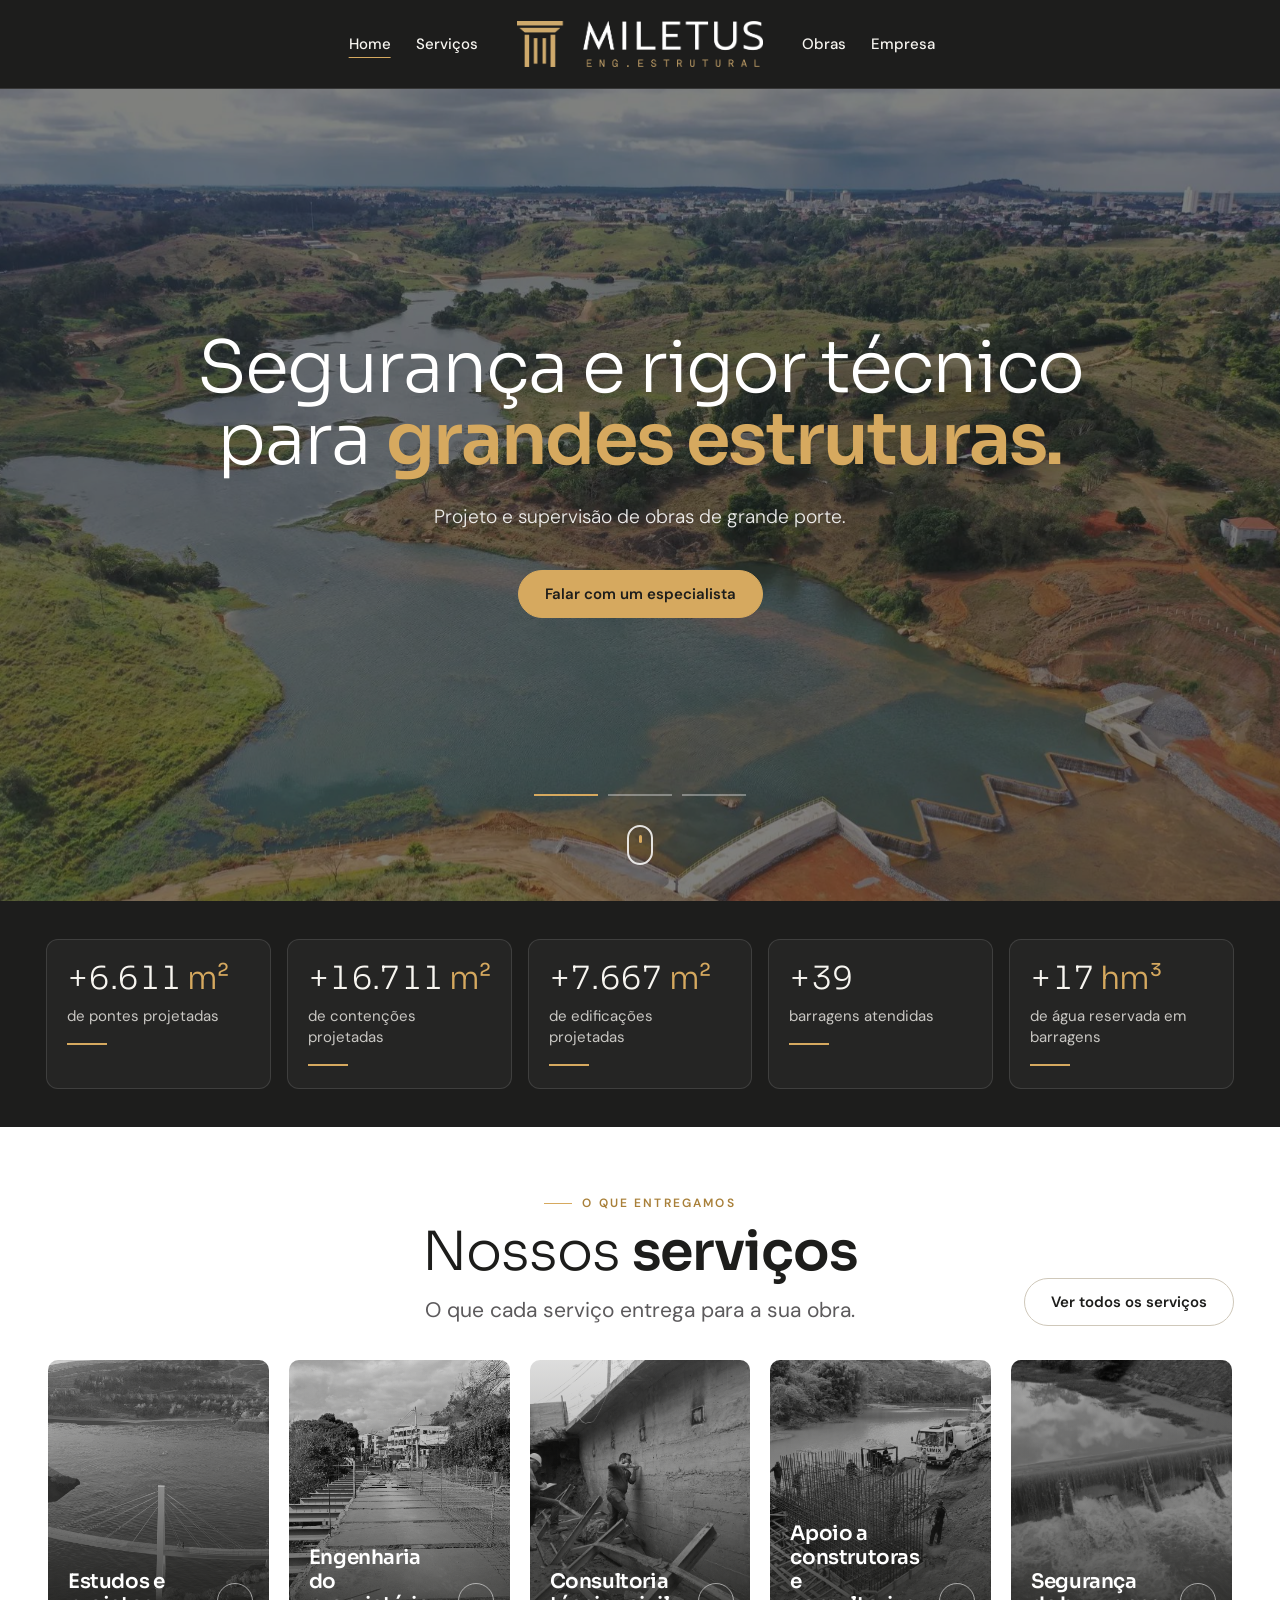
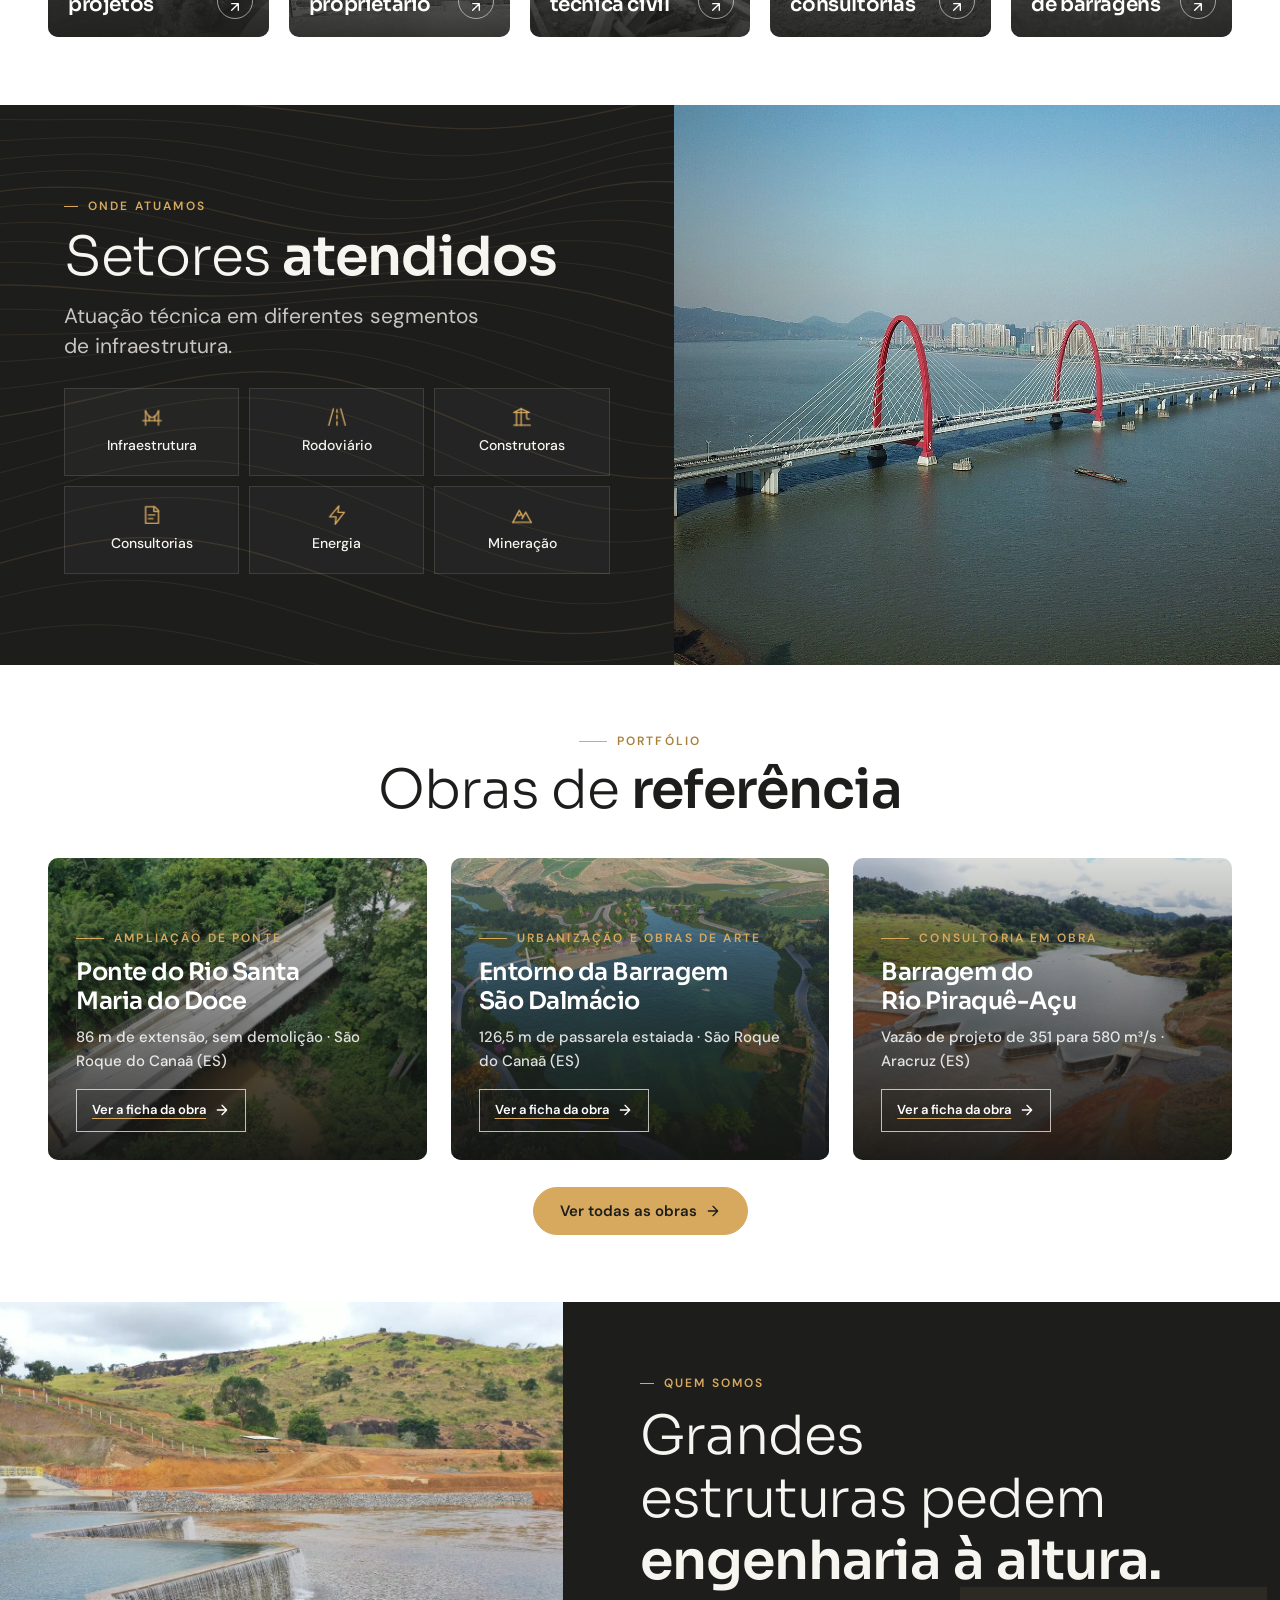
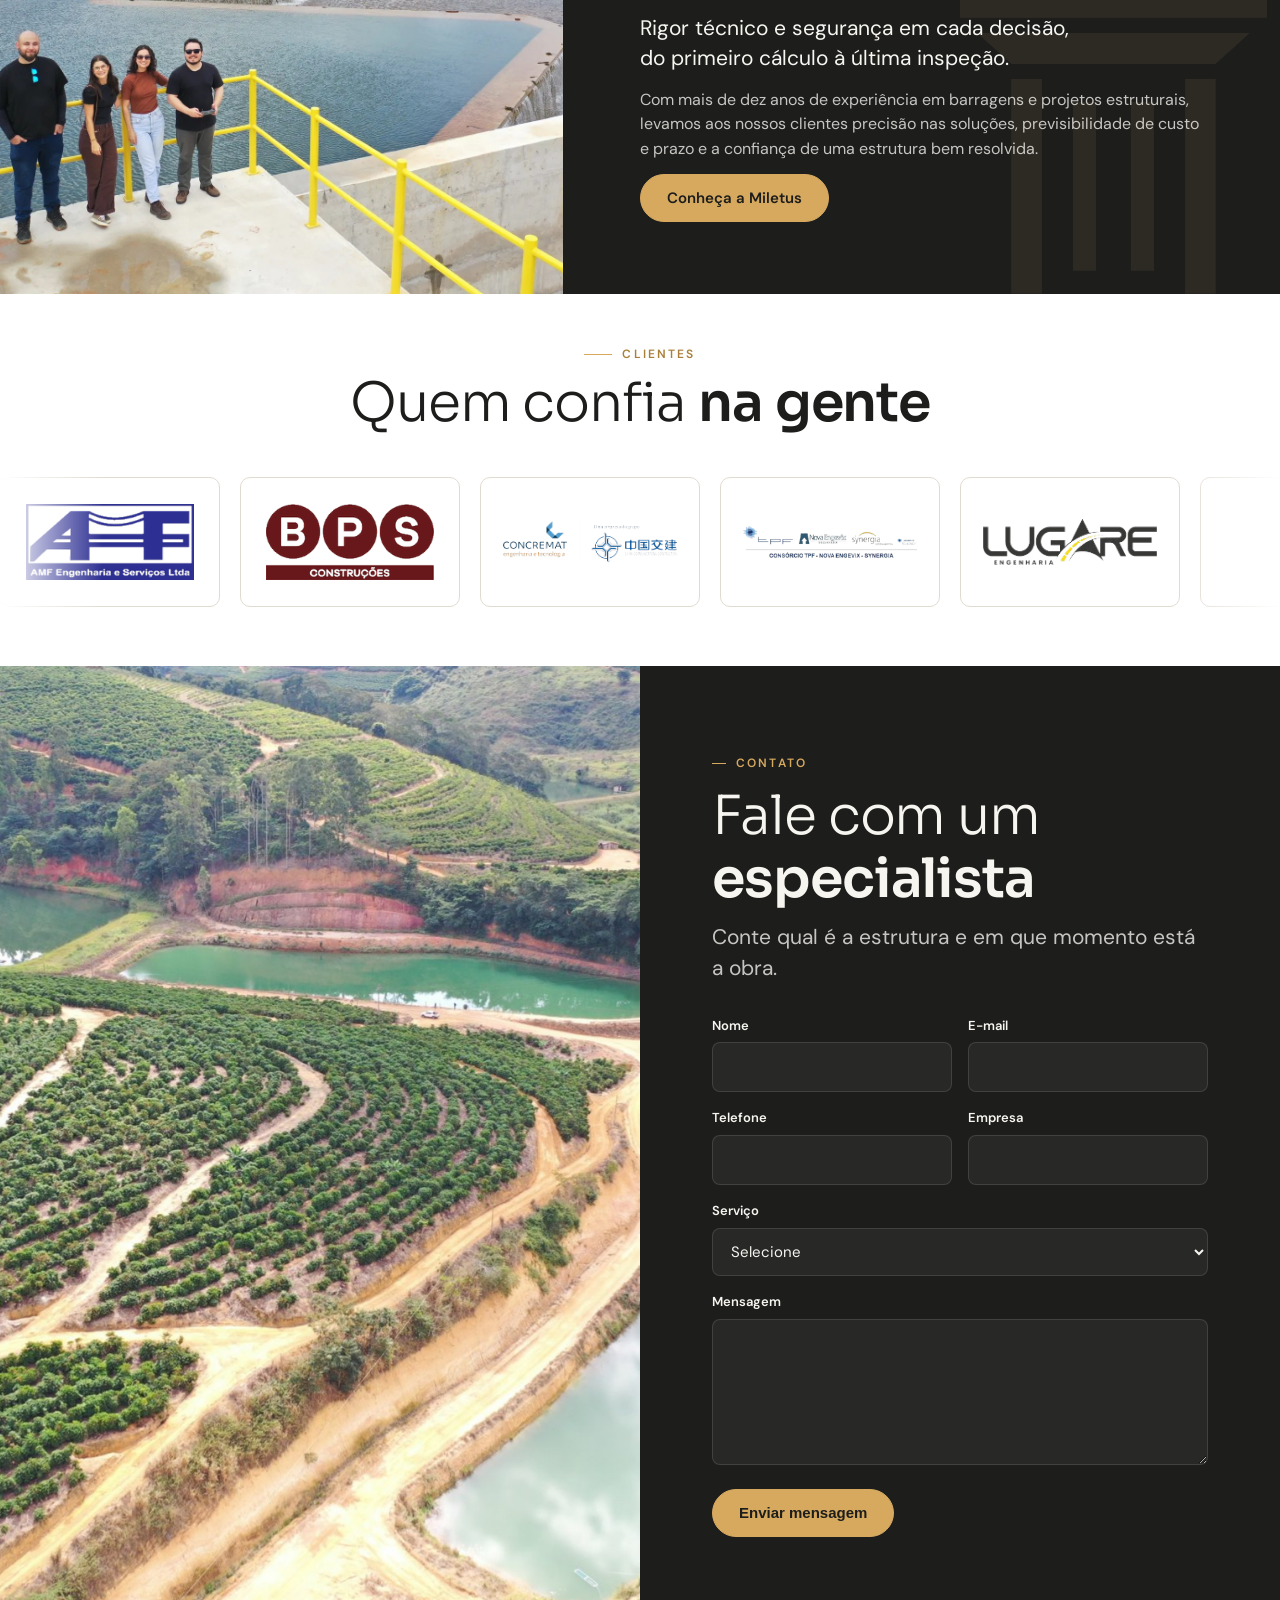
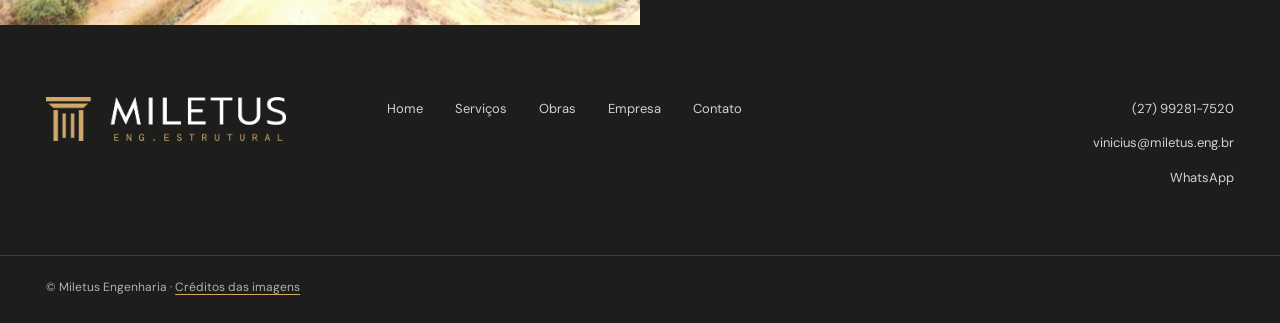
==== commit 55d72fc3: "Ultra-wide: pagina ampliada na proporcao de um notebook de 1470 px em telas a partir de 1700 px Co-A" ====
--- a/index.html
+++ b/index.html
@@ -1,4 +1,4 @@
-<!doctype html><html lang="pt-BR"><head><meta charset="utf-8"><meta name="viewport" content="width=device-width,initial-scale=1">
+<!doctype html><html lang="pt-BR"><head><meta charset="utf-8"><meta name="viewport" content="width=device-width,initial-scale=1"><script>/* Telas largas (1700 px ou mais): a pagina inteira e ampliada na proporcao de um notebook de ~1470 px, para manter tamanhos e respiros iguais aos de uma tela padrao. */(function(){var d=document.documentElement;function f(){var W=innerWidth,H=innerHeight,z=W>=1700?Math.max(1,Math.min(W/1470,H/660)):1;if(z>1){d.style.zoom=z;d.style.setProperty('--vw',W/z/100+'px');d.style.setProperty('--vh',H/z/100+'px');d.classList.add('wide')}else{d.style.zoom='';d.style.removeProperty('--vw');d.style.removeProperty('--vh');d.classList.remove('wide')}}f();addEventListener('resize',f)})();</script>
 <title>Miletus Engenharia | Pontes, conten&#231;&#245;es, barragens e infraestrutura</title><meta name="description" content="Engenharia consultiva para pontes, conten&#231;&#245;es, barragens e infraestrutura: projeto, supervis&#227;o de obra e seguran&#231;a de estruturas.">
 <link rel="preconnect" href="https://fonts.googleapis.com"><link rel="preconnect" href="https://fonts.gstatic.com" crossorigin>
 <link href="https://fonts.googleapis.com/css2?family=Sora:wght@300;400;600&family=DM+Sans:wght@300;400;500;600&display=swap" rel="stylesheet">
--- a/assets/style.css
+++ b/assets/style.css
@@ -42,7 +42,7 @@
 .top.open .mmenu{display:block}
 
 /* hero da home */
-.hero{position:relative;min-height:560px;height:calc(100vh - var(--header));display:flex;align-items:center;color:var(--white);overflow:hidden}
+.hero{position:relative;min-height:560px;height:calc(calc(100 * var(--vh, 1vh)) - var(--header));display:flex;align-items:center;color:var(--white);overflow:hidden}
 .hero>img,.phero>img{position:absolute;inset:0;width:100%;height:100%;object-fit:cover}
 .layer{position:absolute;inset:0;background:rgba(29,29,27,.55)}
 .htxt{position:relative;text-align:center;max-width:960px}
@@ -218,7 +218,7 @@
 }
 
 /* ---------- hero com 3 banners ---------- */
-.hero2{position:relative;height:calc(100vh - var(--header));min-height:640px;overflow:hidden;color:#fff;background:var(--ink)}
+.hero2{position:relative;height:calc(calc(100 * var(--vh, 1vh)) - var(--header));min-height:640px;overflow:hidden;color:#fff;background:var(--ink)}
 .hero2>.layer{display:none}
 .slides,.slide{position:absolute;inset:0}
 .slide{opacity:0;visibility:hidden;transition:opacity 1.2s ease,visibility 1.2s}
@@ -230,9 +230,9 @@
 .stxt{position:relative;z-index:2;height:100%;display:flex;flex-direction:column;justify-content:center;padding-bottom:96px}
 .kicker{display:flex;align-items:center;gap:14px;font-size:14px;font-weight:600;letter-spacing:.24em;text-transform:uppercase;color:var(--gold)}
 .kicker::before{content:"";width:44px;height:1px;background:var(--gold)}
-.big{font-family:var(--fh);font-weight:400;font-size:clamp(52px,6.8vw,112px);line-height:1;letter-spacing:-.02em;max-width:1120px;margin:24px 0 26px}
+.big{font-family:var(--fh);font-weight:400;font-size:clamp(52px,calc(6.8 * var(--vw, 1vw)),112px);line-height:1;letter-spacing:-.02em;max-width:1120px;margin:24px 0 26px}
 .big em{font-family:"Cormorant Garamond",Georgia,serif;font-style:italic;font-weight:500;color:var(--gold);font-size:1.08em;letter-spacing:-.01em}
-.hero2 .lead{font-size:clamp(18px,1.5vw,23px);font-weight:300;color:rgba(255,255,255,.9);max-width:680px;margin:0}
+.hero2 .lead{font-size:clamp(18px,calc(1.5 * var(--vw, 1vw)),23px);font-weight:300;color:rgba(255,255,255,.9);max-width:680px;margin:0}
 .hcta{margin-top:38px}
 .kicker span,.big>span,.hero2 .lead span,.hcta{display:inline-block;opacity:0}
 .slide.on .kicker span{animation:rise .9s .25s cubic-bezier(.2,.7,.2,1) both}
@@ -296,7 +296,7 @@
 
 /* ---------- ajustes 26/11: mais largura, mouse central, logos visiveis ---------- */
 :root{--wrap:1680px}
-.wrap{padding:0 clamp(20px,4vw,64px)}
+.wrap{padding:0 clamp(20px,calc(4 * var(--vw, 1vw)),64px)}
 .sec{padding:80px 0}
 .slide.on img{animation-duration:12s}
 .hero2 .mouse{left:50%;right:auto;margin-left:-13px;bottom:36px}
@@ -323,7 +323,7 @@
   .tiles5{grid-template-columns:repeat(5,1fr);gap:10px}
   .tile{padding:14px}.tile h3{font-size:18px}.tile .more{font-size:12px}
 }
-@media (max-width:900px){.big{font-size:clamp(40px,7.4vw,64px)}}
+@media (max-width:900px){.big{font-size:clamp(40px,calc(7.4 * var(--vw, 1vw)),64px)}}
 
 /* ---------- mais movimento ---------- */
 .words .w{display:inline-block;overflow:hidden;vertical-align:bottom;padding-bottom:.08em}
@@ -371,14 +371,14 @@
    Display 52-112 - Titulo de pagina 72 - Titulo de secao 48-68 - Numero 44
    Titulo de card 24 - Destaque 22 - Texto 17 - Pequeno 14-15 - Rotulo 12
    ========================================================= */
-:root{--t-section:clamp(48px,4.6vw,68px);--t-page:72px;--t-card:24px;--t-lead:22px;--t-body:17px;--t-small:14px}
+:root{--t-section:clamp(48px,calc(4.6 * var(--vw, 1vw)),68px);--t-page:72px;--t-card:24px;--t-lead:22px;--t-body:17px;--t-small:14px}
 h2,.shead h2,.stext h2,.cbody h2,.ptxt h2,.ctitle{font-size:var(--t-section);line-height:1.05}
 .phero h1{font-size:var(--t-page);line-height:1.05}
 .finfo h1{font-size:52px;line-height:1.08}
 .tile h3,.stile h3,.otxt h3{font-size:var(--t-card);line-height:1.18}
 .frase,.stext .lead,.phero .lead{font-size:var(--t-lead);line-height:1.45}
 .sub,.desc,.stext p:not(.eyebrow):not(.lead),.lead,.cer p:not(.eyebrow),.cbody .sub{font-size:var(--t-body)}
-.hero2 .lead{font-size:clamp(18px,1.5vw,22px)}
+.hero2 .lead{font-size:clamp(18px,calc(1.5 * var(--vw, 1vw)),22px)}
 .more,.oloc,.direct,.fnav,.fcont,.creds li{font-size:var(--t-small)}
 .odest,.ent li{font-size:15px}
 .shead{margin-bottom:48px}
@@ -397,7 +397,7 @@
   .finfo h1{font-size:34px}
   .finfo .nc b{font-size:26px}
 }
-.ncards.n5 .nc b{font-size:clamp(30px,2.5vw,46px)}
+.ncards.n5 .nc b{font-size:clamp(30px,calc(2.5 * var(--vw, 1vw)),46px)}
 @media (max-width:900px){.ncards.n5 .nc b{font-size:28px}}
 
 /* rodape: devolve o espaco vertical (a regra .wrap zerava) */
@@ -448,7 +448,7 @@
 p,li{text-wrap:pretty}
 /* quem somos: titulo em 2 linhas */
 #empresa .split{grid-template-columns:5fr 7fr;gap:72px}
-#empresa .stext h2{font-size:clamp(40px,3.6vw,58px);line-height:1.08}
+#empresa .stext h2{font-size:clamp(40px,calc(3.6 * var(--vw, 1vw)),58px);line-height:1.08}
 #empresa .stext .lead,#empresa .stext p{max-width:640px}
 @media (max-width:900px){#empresa .split{grid-template-columns:1fr;gap:28px}#empresa .stext h2{font-size:34px}}
 
@@ -472,8 +472,8 @@
   .logo{justify-self:start}.logo img{height:34px}
 }
 /* hero: quebras definidas a mao, sem balanceamento automatico */
-.big{text-wrap:wrap;font-size:clamp(46px,5.6vw,96px);max-width:none}
-@media (max-width:900px){.big br{display:none}.big{text-wrap:balance;font-size:clamp(38px,7.4vw,56px)}}
+.big{text-wrap:wrap;font-size:clamp(46px,calc(5.6 * var(--vw, 1vw)),96px);max-width:none}
+@media (max-width:900px){.big br{display:none}.big{text-wrap:balance;font-size:clamp(38px,calc(7.4 * var(--vw, 1vw)),56px)}}
 
 /* cabecalho: logo no centro exato, menu 2 + 2, telefone e botao nas pontas */
 .bar{grid-template-columns:minmax(0,1fr) auto minmax(0,1fr)}
@@ -493,52 +493,52 @@
 
 /* ultra-wide: conteudo ocupa a largura toda, margens proporcionais */
 :root{--wrap:none}
-.wrap{max-width:none;padding-left:clamp(20px,3.6vw,140px);padding-right:clamp(20px,3.6vw,140px)}
-@media (min-width:2200px){
+.wrap{max-width:none;padding-left:clamp(20px,calc(3.6 * var(--vw, 1vw)),140px);padding-right:clamp(20px,calc(3.6 * var(--vw, 1vw)),140px)}
+@media (min-width:2200px) and (scripting:none){
   .sec{padding:120px 0}
   .tile{aspect-ratio:3/4}
   .stile{aspect-ratio:16/9}
   .ophoto{aspect-ratio:16/11}
   .hero2 .lead{font-size:26px}
-  .big{font-size:clamp(46px,4.6vw,150px)}
+  .big{font-size:clamp(46px,calc(4.6 * var(--vw, 1vw)),150px)}
   .sub,.desc,.stext p:not(.eyebrow):not(.lead),.cer p:not(.eyebrow){font-size:19px}
-  .nc b,.ncards.n5 .nc b{font-size:clamp(30px,2.2vw,64px)}
-  .cbody{padding:120px clamp(72px,5vw,180px)}
+  .nc b,.ncards.n5 .nc b{font-size:clamp(30px,calc(2.2 * var(--vw, 1vw)),64px)}
+  .cbody{padding:120px clamp(72px,calc(5 * var(--vw, 1vw)),180px)}
   .cform{max-width:820px}
 }
 
 /* clientes: carrossel rodando com logos grandes */
 .loop{padding:8px 0}
 .loop .track{gap:20px;animation-duration:50s}
-.loop .lg{width:clamp(220px,15vw,320px);height:clamp(130px,8.5vw,180px);padding:22px;flex:none}
-.loop .lg img{max-height:100%;max-width:100%;width:auto;height:auto;max-height:clamp(76px,5vw,110px)}
+.loop .lg{width:clamp(220px,calc(15 * var(--vw, 1vw)),320px);height:clamp(130px,calc(8.5 * var(--vw, 1vw)),180px);padding:22px;flex:none}
+.loop .lg img{max-height:100%;max-width:100%;width:auto;height:auto;max-height:clamp(76px,calc(5 * var(--vw, 1vw)),110px)}
 @media (max-width:900px){.loop .lg{width:180px;height:110px;padding:14px}.loop .lg img{max-height:70px}}
 
 /* ultra-wide: tipografia e elementos escalam junto com a tela */
-@media (min-width:2200px){
-  :root{--t-section:clamp(68px,3.4vw,120px);--t-page:clamp(72px,3.2vw,110px);--t-card:clamp(24px,1.15vw,40px);--t-lead:clamp(22px,1.05vw,34px);--t-body:clamp(17px,.82vw,26px);--t-small:clamp(14px,.66vw,20px);--header:clamp(88px,4.2vw,130px)}
-  body{font-size:clamp(16px,.78vw,24px)}
-  .eyebrow{font-size:clamp(12px,.56vw,17px)}
-  .top nav a{font-size:clamp(15px,.72vw,22px)}
-  .top nav ul{gap:clamp(36px,1.8vw,64px)}
-  .logo img{height:clamp(46px,2.2vw,72px)}
-  .btn{min-height:clamp(48px,2.2vw,68px);font-size:clamp(15px,.7vw,21px);padding:0 clamp(24px,1.2vw,40px)}
+@media (min-width:2200px) and (scripting:none){
+  :root{--t-section:clamp(68px,calc(3.4 * var(--vw, 1vw)),120px);--t-page:clamp(72px,calc(3.2 * var(--vw, 1vw)),110px);--t-card:clamp(24px,calc(1.15 * var(--vw, 1vw)),40px);--t-lead:clamp(22px,calc(1.05 * var(--vw, 1vw)),34px);--t-body:clamp(17px,calc(.82 * var(--vw, 1vw)),26px);--t-small:clamp(14px,calc(.66 * var(--vw, 1vw)),20px);--header:clamp(88px,calc(4.2 * var(--vw, 1vw)),130px)}
+  body{font-size:clamp(16px,calc(.78 * var(--vw, 1vw)),24px)}
+  .eyebrow{font-size:clamp(12px,calc(.56 * var(--vw, 1vw)),17px)}
+  .top nav a{font-size:clamp(15px,calc(.72 * var(--vw, 1vw)),22px)}
+  .top nav ul{gap:clamp(36px,calc(1.8 * var(--vw, 1vw)),64px)}
+  .logo img{height:clamp(46px,calc(2.2 * var(--vw, 1vw)),72px)}
+  .btn{min-height:clamp(48px,calc(2.2 * var(--vw, 1vw)),68px);font-size:clamp(15px,calc(.7 * var(--vw, 1vw)),21px);padding:0 clamp(24px,calc(1.2 * var(--vw, 1vw)),40px)}
   .tile h3{font-size:var(--t-card)}
   .tile .more,.more{font-size:var(--t-small)}
-  .stile h3{font-size:clamp(34px,1.6vw,54px)}
-  .otxt h3{font-size:clamp(28px,1.3vw,44px)}
+  .stile h3{font-size:clamp(34px,calc(1.6 * var(--vw, 1vw)),54px)}
+  .otxt h3{font-size:clamp(28px,calc(1.3 * var(--vw, 1vw)),44px)}
   .otxt .odest{font-size:var(--t-small)}
-  .nc{padding:clamp(28px,1.4vw,48px) clamp(24px,1.2vw,40px)}
+  .nc{padding:clamp(28px,calc(1.4 * var(--vw, 1vw)),48px) clamp(24px,calc(1.2 * var(--vw, 1vw)),40px)}
   .nc span{font-size:var(--t-small)}
   .stext .lead,#empresa .stext .lead,#empresa .stext p{max-width:none}
   .stext .lead{font-size:var(--t-lead)}
-  #empresa .stext h2{font-size:clamp(58px,2.9vw,100px)}
+  #empresa .stext h2{font-size:clamp(58px,calc(2.9 * var(--vw, 1vw)),100px)}
   .cform label{font-size:var(--t-small)}
-  .cform input,.cform select,.cform textarea{font-size:var(--t-small);padding:clamp(12px,.6vw,20px)}
+  .cform input,.cform select,.cform textarea{font-size:var(--t-small);padding:clamp(12px,calc(.6 * var(--vw, 1vw)),20px)}
   .fnav,.fcont{font-size:var(--t-small)}
-  .flogo{height:clamp(52px,2.4vw,80px)}
+  .flogo{height:clamp(52px,calc(2.4 * var(--vw, 1vw)),80px)}
   .mouse{transform:scale(1.3)}
-  .bar-i{width:clamp(64px,3vw,110px)}
+  .bar-i{width:clamp(64px,calc(3 * var(--vw, 1vw)),110px)}
 }
 
 /* hover suave (fade) em cards, principalmente nas metragens */
--- a/assets/theme-p2.css
+++ b/assets/theme-p2.css
@@ -70,8 +70,8 @@
 
 /* empresa: grafismo da coluna (teste) */
 #empresa{overflow:hidden}
-#empresa .wrap.split{padding-right:clamp(20px,17vw,320px)}
-.colgraf{position:absolute;right:clamp(20px,4vw,72px);bottom:0;height:82%;width:clamp(90px,11vw,200px);display:flex;align-items:flex-end;justify-content:space-between;pointer-events:none}
+#empresa .wrap.split{padding-right:clamp(20px,calc(17 * var(--vw, 1vw)),320px)}
+.colgraf{position:absolute;right:clamp(20px,calc(4 * var(--vw, 1vw)),72px);bottom:0;height:82%;width:clamp(90px,calc(11 * var(--vw, 1vw)),200px);display:flex;align-items:flex-end;justify-content:space-between;pointer-events:none}
 .colgraf::before{content:"";position:absolute;left:-12%;right:-12%;top:0;height:5%;background:var(--gold)}
 .colgraf::after{content:"";position:absolute;left:-4%;right:-4%;top:7%;height:4%;background:var(--gold);clip-path:polygon(0 0,100% 0,90% 100%,10% 100%)}
 .colgraf i{display:block;width:20%;height:84%;background:var(--gold)}
@@ -110,8 +110,8 @@
 }
 
 @media (max-width:900px){.stile h3{font-size:19px}}
-@media (min-width:2200px){.tile::before{width:clamp(46px,2.2vw,72px);height:clamp(46px,2.2vw,72px);margin:calc(clamp(46px,2.2vw,72px)/-2) 0 0 calc(clamp(46px,2.2vw,72px)/-2)}}
-@media (min-width:2200px){#empresa .wrap.split{padding-right:clamp(20px,14vw,620px)}}
+@media (min-width:2200px) and (scripting:none){.tile::before{width:clamp(46px,calc(2.2 * var(--vw, 1vw)),72px);height:clamp(46px,calc(2.2 * var(--vw, 1vw)),72px);margin:calc(clamp(46px,calc(2.2 * var(--vw, 1vw)),72px)/-2) 0 0 calc(clamp(46px,calc(2.2 * var(--vw, 1vw)),72px)/-2)}}
+@media (min-width:2200px) and (scripting:none){#empresa .wrap.split{padding-right:clamp(20px,calc(14 * var(--vw, 1vw)),620px)}}
 
 /* fichas de obra e paginas internas: fundo escuro, tudo legivel */
 .sec.ficha{background:var(--dark);color:#F7F5F0}
@@ -136,10 +136,10 @@
 
 /* Ajustes de consistência e composição da Proposta 2 */
 :root{
-  --space-section:clamp(54px,5.2vw,82px);
+  --space-section:clamp(54px,calc(5.2 * var(--vw, 1vw)),82px);
   --space-section-mobile:42px;
   
-  --t-card:clamp(19px,1.15vw,24px);
+  --t-card:clamp(19px,calc(1.15 * var(--vw, 1vw)),24px);
 }
 .sec{padding:var(--space-section) 0}
 .sec.tight{padding:38px 0}
@@ -156,16 +156,16 @@
 .nc:hover{transform:translateY(-4px) scale(1.015);border-color:var(--gold)}
 .nc:hover::before{opacity:1}
 .nc{padding:22px 20px}
-.nc b{font-size:clamp(30px,2.2vw,42px)}
+.nc b{font-size:clamp(30px,calc(2.2 * var(--vw, 1vw)),42px)}
 .nc span{line-height:1.4}
 
 /* Setores em bloco editorial com fotografia integral à direita */
 .sectors{display:grid;grid-template-columns:minmax(0,1fr) minmax(38%,.9fr);min-height:560px;position:relative;isolation:isolate;overflow:hidden}
-.sector-copy{padding:clamp(42px,5vw,78px) clamp(24px,5vw,88px);align-self:center}
+.sector-copy{padding:clamp(42px,calc(5 * var(--vw, 1vw)),78px) clamp(24px,calc(5 * var(--vw, 1vw)),88px);align-self:center}
 .sector-copy h2{font-size:var(--t-section);line-height:1.08;margin-top:12px}
 .sector-copy .sub{max-width:38ch;margin:14px 0 26px}
 .sector-grid{display:grid;grid-template-columns:repeat(3,minmax(0,1fr));gap:10px}
-.sector-chip{min-height:88px;padding:14px;display:flex;align-items:center;justify-content:center;text-align:center;border:1px solid var(--line-d);background:rgba(247,245,240,.035);font-size:clamp(14px,.95vw,18px);font-weight:500;transition:transform .25s,border-color .25s,background .3s}
+.sector-chip{min-height:88px;padding:14px;display:flex;align-items:center;justify-content:center;text-align:center;border:1px solid var(--line-d);background:rgba(247,245,240,.035);font-size:clamp(14px,calc(.95 * var(--vw, 1vw)),18px);font-weight:500;transition:transform .25s,border-color .25s,background .3s}
 .sector-chip:hover{transform:translateY(-3px);border-color:var(--gold);background:rgba(215,168,97,.11)}
 .sector-photo{position:relative;min-height:100%;overflow:hidden}
 .sector-photo img{position:absolute;inset:0;width:100%;height:100%;object-fit:cover;object-position:center}
@@ -175,10 +175,10 @@
 #empresa{min-height:590px;padding:0;display:grid;grid-template-columns:minmax(38%,.88fr) minmax(0,1.12fr);align-items:stretch}
 #empresa .about-photo{min-height:100%;overflow:hidden}
 #empresa .about-photo img{width:100%;height:100%;min-height:590px;object-fit:cover;object-position:center 38%}
-#empresa .wrap.split{width:100%;max-width:none;padding:72px clamp(32px,6vw,110px);grid-template-columns:1fr;gap:0;align-self:center}
+#empresa .wrap.split{width:100%;max-width:none;padding:72px clamp(32px,calc(6 * var(--vw, 1vw)),110px);grid-template-columns:1fr;gap:0;align-self:center}
 #empresa .stext{max-width:800px;position:relative;z-index:1}
 .colgraf{display:none}
-.colgraf-logo{position:absolute;right:2.5%;bottom:0;width:clamp(110px,12vw,210px);height:75%;object-fit:contain;object-position:bottom center;opacity:.09;pointer-events:none}
+.colgraf-logo{position:absolute;right:2.5%;bottom:0;width:clamp(110px,calc(12 * var(--vw, 1vw)),210px);height:75%;object-fit:contain;object-position:bottom center;opacity:.09;pointer-events:none}
 
 #empresa .stext .btn{margin-top:12px}
 
@@ -188,8 +188,8 @@
 .ocard:hover .otxt{transform:translateY(-7px)}
 .ocard .more{display:inline-flex;align-items:center;gap:8px;padding:10px 15px;border:1px solid rgba(255,255,255,.7);background:rgba(29,29,28,.2);transition:background .25s,color .25s,border-color .25s,transform .25s}
 .ocard:hover .more{background:var(--gold);border-color:var(--gold);color:var(--dark);transform:translateY(-2px)}
-.clients{padding-top:clamp(42px,4vw,64px);padding-bottom:clamp(42px,4vw,64px)}
-.foot .fgrid{grid-template-columns:minmax(180px,.8fr) 1.2fr 1fr;gap:clamp(28px,4vw,64px);padding-block:72px 64px}
+.clients{padding-top:clamp(42px,calc(4 * var(--vw, 1vw)),64px);padding-bottom:clamp(42px,calc(4 * var(--vw, 1vw)),64px)}
+.foot .fgrid{grid-template-columns:minmax(180px,.8fr) 1.2fr 1fr;gap:clamp(28px,calc(4 * var(--vw, 1vw)),64px);padding-block:72px 64px}
 .foot .flogo{max-width:240px;height:auto}
 .fnav,.fcont{line-height:1.9}
 .foot .fbase{padding-block:22px 26px}
@@ -201,7 +201,7 @@
   .sector-chip{min-height:66px;padding:10px}
   .sector-photo{min-height:320px;grid-row:1}
   #empresa{grid-template-columns:1fr;padding:0}
-  #empresa .about-photo{height:clamp(280px,55vw,460px);min-height:0}
+  #empresa .about-photo{height:clamp(280px,calc(55 * var(--vw, 1vw)),460px);min-height:0}
   #empresa .about-photo img{min-height:0}
   #empresa .wrap.split{padding:42px 20px}
   .colgraf-logo{right:4%;height:48%;width:100px}
@@ -217,7 +217,7 @@
   .ncards.n5{gap:8px}
   .ncards.n5 .nc:last-child{grid-column:auto}
   .nc{padding:16px 12px}
-  .nc b{font-size:clamp(24px,7vw,30px)}
+  .nc b{font-size:clamp(24px,calc(7 * var(--vw, 1vw)),30px)}
   .nc span{font-size:12px}
   .sector-photo{min-height:250px}
   .sector-copy{padding:34px 18px}
@@ -227,12 +227,12 @@
   .foot .fgrid{grid-template-columns:1fr}
   .foot .flogo{grid-column:auto}
 }
-@media(min-width:2200px){
-  .sec{padding:clamp(72px,4.2vw,110px) 0}
-  .sectors{min-height:clamp(600px,42vw,860px)}
-  #empresa{min-height:clamp(640px,42vw,900px)}
-  #empresa .about-photo img{min-height:clamp(640px,42vw,900px)}
-  #empresa .wrap.split{padding-inline:clamp(60px,7vw,160px)}
+@media (min-width:2200px) and (scripting:none){
+  .sec{padding:clamp(72px,calc(4.2 * var(--vw, 1vw)),110px) 0}
+  .sectors{min-height:clamp(600px,calc(42 * var(--vw, 1vw)),860px)}
+  #empresa{min-height:clamp(640px,calc(42 * var(--vw, 1vw)),900px)}
+  #empresa .about-photo img{min-height:clamp(640px,calc(42 * var(--vw, 1vw)),900px)}
+  #empresa .wrap.split{padding-inline:clamp(60px,calc(7 * var(--vw, 1vw)),160px)}
 }
 @media(prefers-reduced-motion:reduce){
   .nc,.sector-chip,.all-works,.ocard .more{transition:none}
@@ -242,12 +242,12 @@
 /* Escala tipográfica responsiva entre notebook, desktop e ultrawide */
 :root{
   
-  --t-section:clamp(2rem, calc(1.25rem + 2.65vw), 7rem);
-  --t-section-sub:clamp(1.0625rem, calc(.875rem + .55vw), 2rem);
-  --t-page:clamp(44px,calc(2.9vw + 8px),96px);
-  --t-lead:clamp(18px,calc(.95vw + 5px),34px);
-  --t-body:clamp(16px,calc(.55vw + 7px),25px);
-  --t-small:clamp(13px,calc(.35vw + 8px),20px);
+  --t-section:clamp(2rem, calc(1.25rem + calc(2.65 * var(--vw, 1vw))), 7rem);
+  --t-section-sub:clamp(1.0625rem, calc(.875rem + calc(.55 * var(--vw, 1vw))), 2rem);
+  --t-page:clamp(44px,calc(calc(2.9 * var(--vw, 1vw)) + 8px),96px);
+  --t-lead:clamp(18px,calc(calc(.95 * var(--vw, 1vw)) + 5px),34px);
+  --t-body:clamp(16px,calc(calc(.55 * var(--vw, 1vw)) + 7px),25px);
+  --t-small:clamp(13px,calc(calc(.35 * var(--vw, 1vw)) + 8px),20px);
 }
 h2,.shead h2,#empresa .stext h2,.sector-copy h2,.cbody h2,.ptxt h2,.ctitle{
   font-size:var(--t-section);
@@ -262,16 +262,16 @@
 @media(max-width:1100px){
   :root{
     
-    --t-page:clamp(38px,5vw,54px);
-    --t-lead:clamp(18px,2.2vw,22px);
-    --t-body:clamp(15px,1.65vw,18px);
+    --t-page:clamp(38px,calc(5 * var(--vw, 1vw)),54px);
+    --t-lead:clamp(18px,calc(2.2 * var(--vw, 1vw)),22px);
+    --t-body:clamp(15px,calc(1.65 * var(--vw, 1vw)),18px);
     --t-small:14px;
   }
 }
 @media(max-width:600px){
   :root{
     
-    --t-page:clamp(34px,9vw,42px);
+    --t-page:clamp(34px,calc(9 * var(--vw, 1vw)),42px);
     --t-lead:18px;
     --t-body:16px;
     --t-small:13px;
@@ -303,11 +303,11 @@
 .works-action {
   display: flex;
   justify-content: center;
-  margin-top: clamp(24px, 2vw, 48px);
+  margin-top: clamp(24px, calc(2 * var(--vw, 1vw)), 48px);
 }
 .sector-chip { flex-direction: column; gap: .45em; }
 .sector-icon {
-  width: clamp(22px, 1.6vw, 34px);
+  width: clamp(22px, calc(1.6 * var(--vw, 1vw)), 34px);
   height: auto;
   color: var(--gold);
   fill: none;
@@ -317,12 +317,12 @@
   stroke-linecap: round;
 }
 .colgraf-logo {
-  width: clamp(180px, 24vw, 740px);
+  width: clamp(180px, calc(24 * var(--vw, 1vw)), 740px);
   height: 84%;
   right: 1%;
 }
 @media (max-width: 900px) {
-  .colgraf-logo { width: clamp(158px, 40vw, 300px); height: 45%; }
+  .colgraf-logo { width: clamp(158px, calc(40 * var(--vw, 1vw)), 300px); height: 45%; }
 }
 
 /* A mesma silhueta da marca aparece da base ao capitel. */
@@ -357,13 +357,13 @@
 }
 
 /* Navigation rhythm and compact header */
-.top .bar { column-gap: clamp(24px, 3vw, 80px); }
+.top .bar { column-gap: clamp(24px, calc(3 * var(--vw, 1vw)), 80px); }
 .top .nl, .top .nr { margin-inline: 0; }
-.top .bar nav ul { gap: clamp(20px, 2vw, 56px); }
+.top .bar nav ul { gap: clamp(20px, calc(2 * var(--vw, 1vw)), 56px); }
 .top .bar nav a { display: inline-flex; align-items: center; min-height: 44px; }
 .top .logo { display: inline-flex; min-height: 44px; align-items: center; }
-.top.compact .bar { height: clamp(64px, 3.4vw, 96px); }
-.top.compact .logo img { height: clamp(34px, 1.85vw, 54px); }
+.top.compact .bar { height: clamp(64px, calc(3.4 * var(--vw, 1vw)), 96px); }
+.top.compact .logo img { height: clamp(34px, calc(1.85 * var(--vw, 1vw)), 54px); }
 .top :focus-visible { outline: 2px solid var(--gold); outline-offset: 4px; }
 @media (max-width: 900px) {
   .top .bar { grid-template-columns: minmax(0, 1fr) auto; gap: 16px; }
@@ -463,7 +463,7 @@
     flex: 1;
     display: flex;
     align-items: flex-end;
-    min-height: clamp(280px, 78vw, 380px);
+    min-height: clamp(280px, calc(78 * var(--vw, 1vw)), 380px);
     aspect-ratio: auto;
   }
   .ogrid .otxt {
@@ -473,7 +473,7 @@
     padding: 24px 20px;
     transform: none;
   }
-  .ogrid .otxt h3 { font-size: clamp(21px, 5.2vw, 25px); }
+  .ogrid .otxt h3 { font-size: clamp(21px, calc(5.2 * var(--vw, 1vw)), 25px); }
   .ogrid .ophoto .shade {
     background: linear-gradient(0deg, rgba(18,18,17,.92), rgba(18,18,17,.68) 55%, rgba(18,18,17,.14));
   }
@@ -498,7 +498,7 @@
   .hero2 .stxt { width: 100%; padding-inline: 16px; }
   .hero2 .big {
     width: 100%;
-    font-size: clamp(32px, 9vw, 42px);
+    font-size: clamp(32px, calc(9 * var(--vw, 1vw)), 42px);
     line-height: 1.08;
     margin-bottom: 18px;
   }
@@ -517,7 +517,7 @@
   .ncards.n5{gap:8px}
   .ncards.n5 .nc{padding:16px 12px;min-width:0}
   .ncards.n5 .nc:last-child{grid-column:1/-1}
-  .ncards.n5 .nc b{font-size:clamp(19px,6.2vw,28px);white-space:nowrap}
+  .ncards.n5 .nc b{font-size:clamp(19px,calc(6.2 * var(--vw, 1vw)),28px);white-space:nowrap}
   .ncards.n5 .nc b i{font-size:1em;margin-left:.15em}
   .ncards.n5 .nc span{font-size:12px}
 }
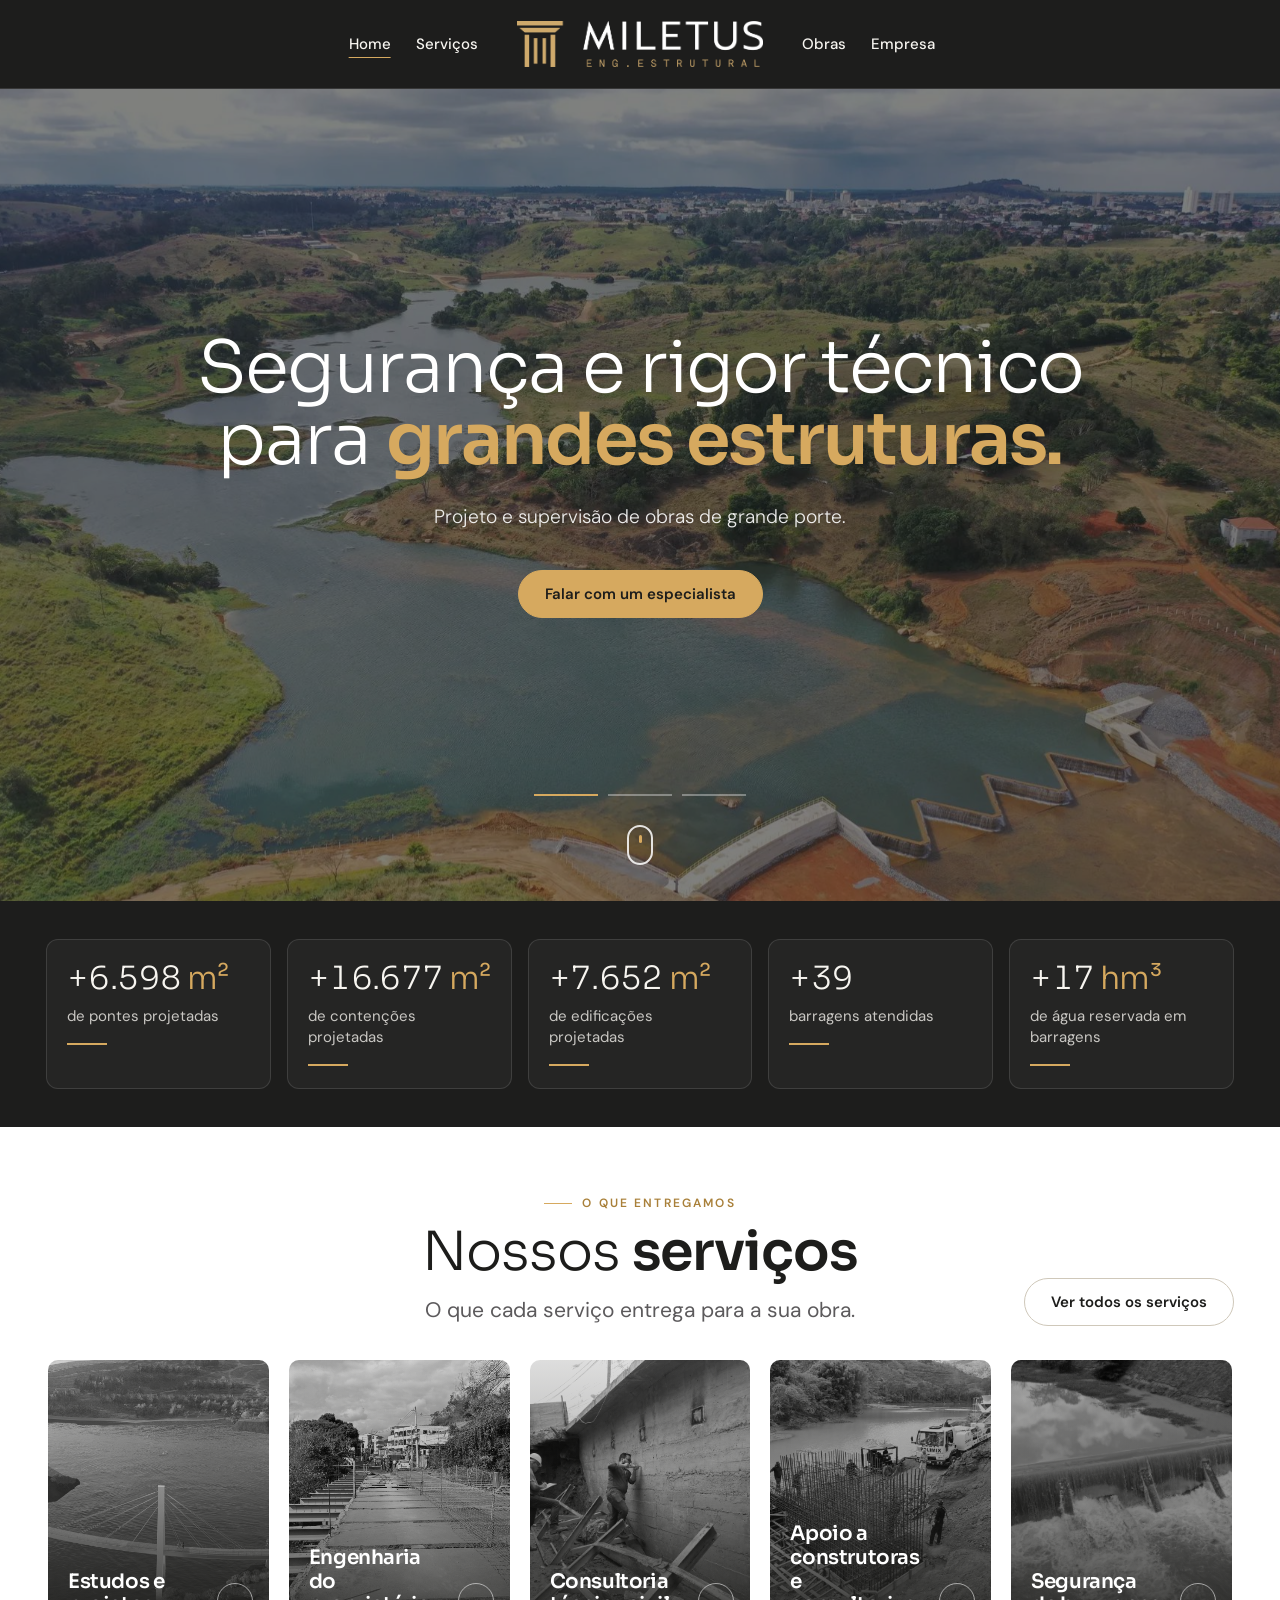
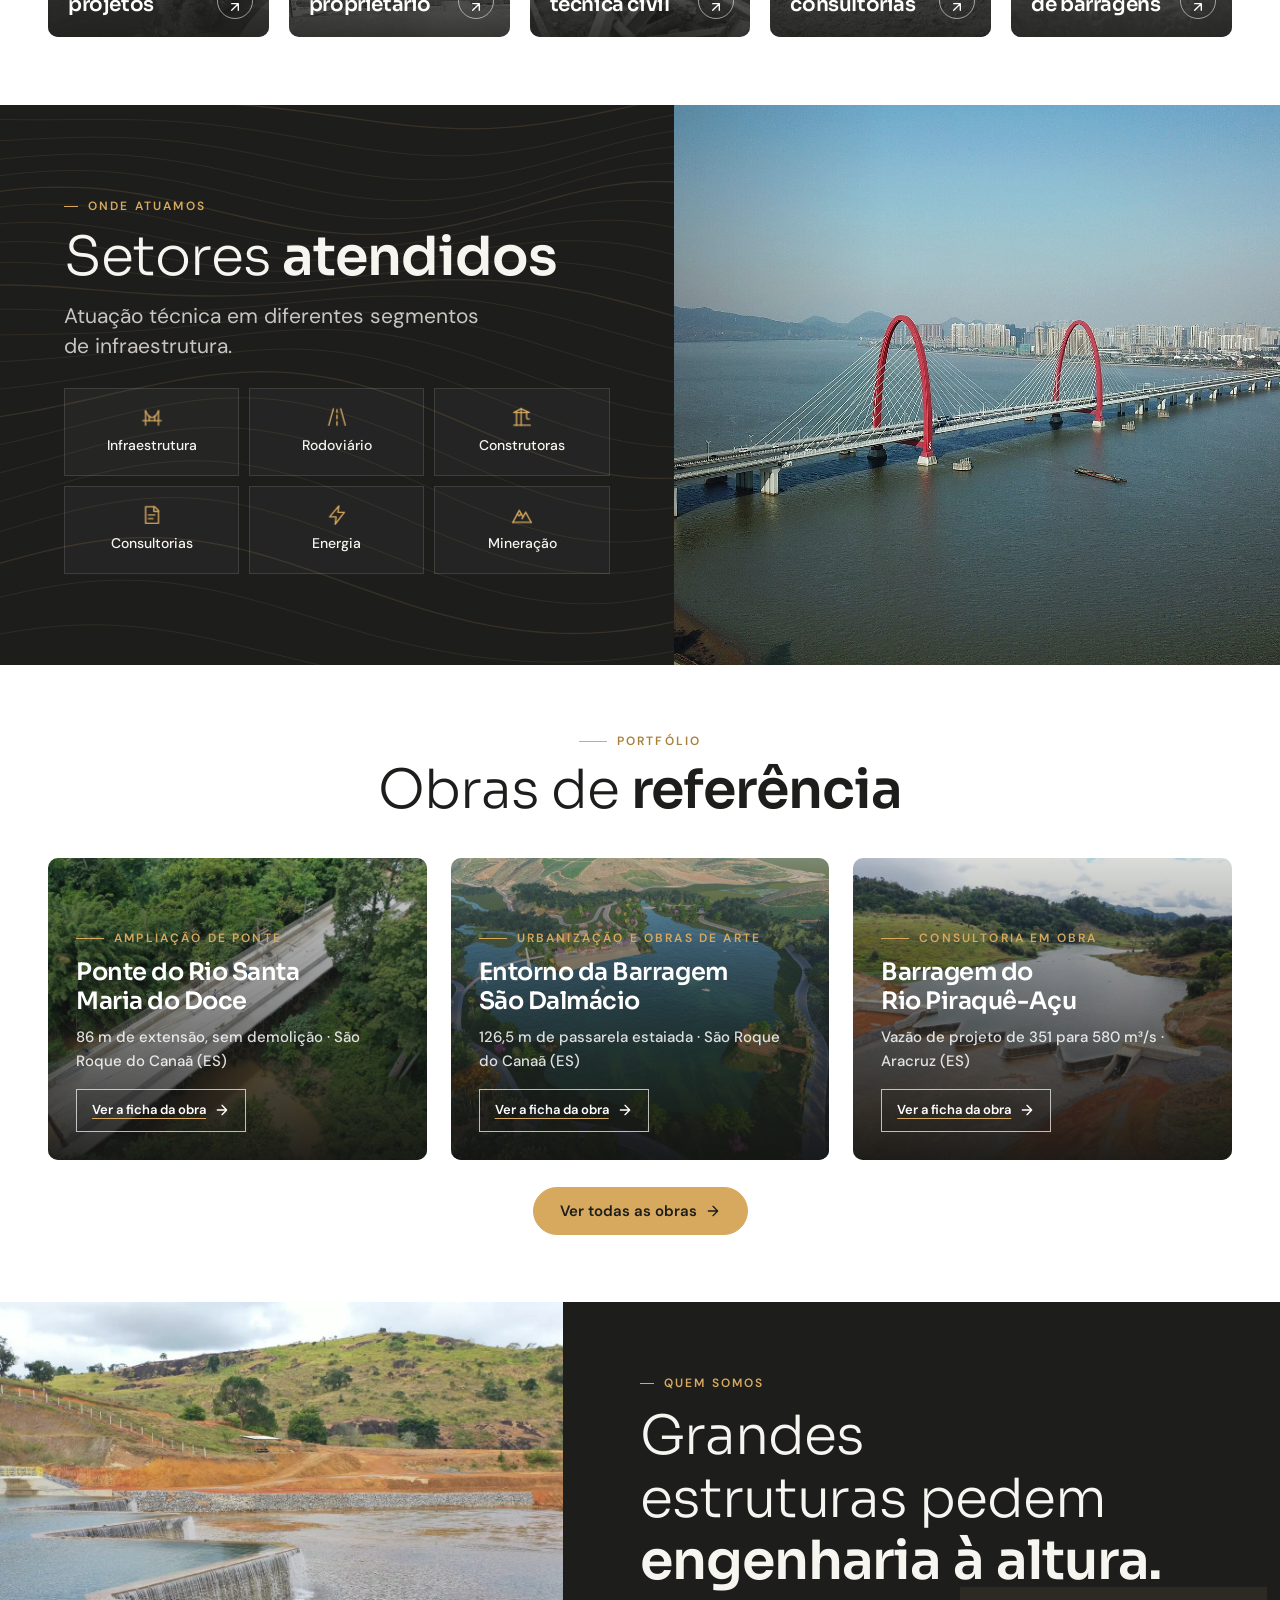
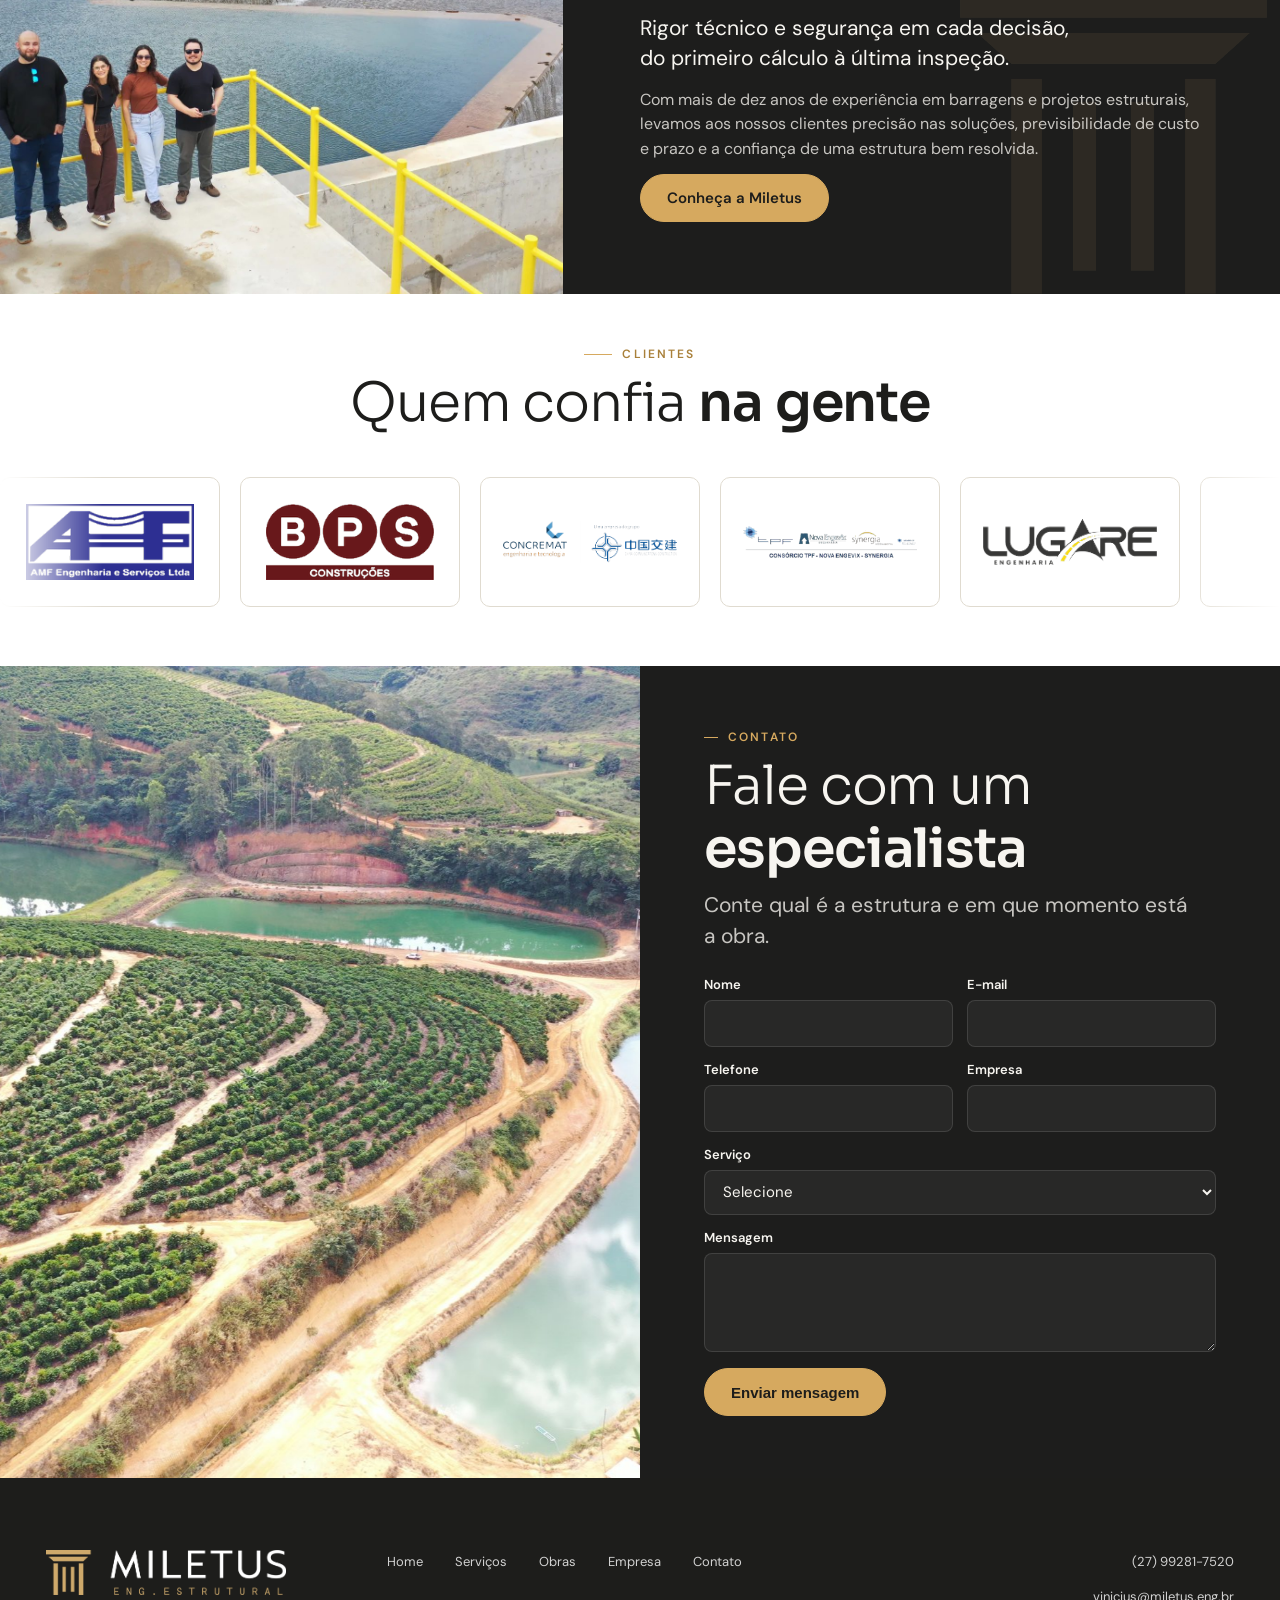
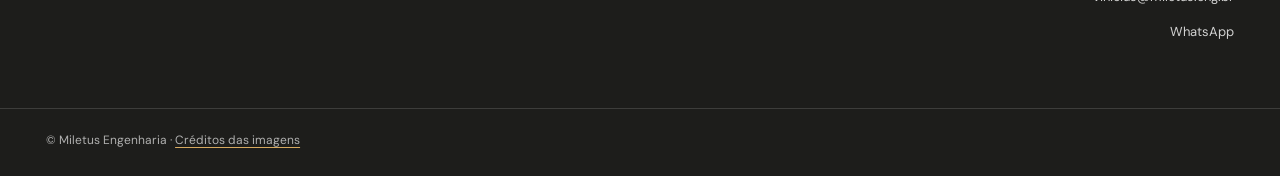
==== commit 201d8442: "Dobra de contato cabe inteira em uma tela no desktop e em telas largas Co-Authored-By: Claude Opus 5" ====
--- a/index.html
+++ b/index.html
@@ -1,4 +1,4 @@
-<!doctype html><html lang="pt-BR"><head><meta charset="utf-8"><meta name="viewport" content="width=device-width,initial-scale=1"><script>/* Telas largas (1700 px ou mais): a pagina inteira e ampliada na proporcao de um notebook de ~1470 px, para manter tamanhos e respiros iguais aos de uma tela padrao. */(function(){var d=document.documentElement;function f(){var W=innerWidth,H=innerHeight,z=W>=1700?Math.max(1,Math.min(W/1470,H/660)):1;if(z>1){d.style.zoom=z;d.style.setProperty('--vw',W/z/100+'px');d.style.setProperty('--vh',H/z/100+'px');d.classList.add('wide')}else{d.style.zoom='';d.style.removeProperty('--vw');d.style.removeProperty('--vh');d.classList.remove('wide')}}f();addEventListener('resize',f)})();</script>
+<!doctype html><html lang="pt-BR"><head><meta charset="utf-8"><meta name="viewport" content="width=device-width,initial-scale=1"><script>/* Telas largas (1700 px ou mais): a pagina inteira e ampliada na proporcao de um notebook de ~1470 px, para manter tamanhos e respiros iguais aos de uma tela padrao. */(function(){var d=document.documentElement;function f(){var W=innerWidth,H=innerHeight,z=W>=1700?Math.max(1,Math.min(W/1470,H/660)):1;if(z>1){d.style.zoom=z;d.style.setProperty('--vw',W/z/100+'px');d.style.setProperty('--vh',H/z/100+'px');d.classList.add('wide')}else{d.style.zoom='';d.style.removeProperty('--vw');d.style.removeProperty('--vh');d.classList.remove('wide')};d.classList.toggle('short',H/z<900);d.classList.toggle('xshort',H/z<700)}f();addEventListener('resize',f)})();</script>
 <title>Miletus Engenharia | Pontes, conten&#231;&#245;es, barragens e infraestrutura</title><meta name="description" content="Engenharia consultiva para pontes, conten&#231;&#245;es, barragens e infraestrutura: projeto, supervis&#227;o de obra e seguran&#231;a de estruturas.">
 <link rel="preconnect" href="https://fonts.googleapis.com"><link rel="preconnect" href="https://fonts.gstatic.com" crossorigin>
 <link href="https://fonts.googleapis.com/css2?family=Sora:wght@300;400;600&family=DM+Sans:wght@300;400;500;600&display=swap" rel="stylesheet">
--- a/assets/theme-p2.css
+++ b/assets/theme-p2.css
@@ -521,3 +521,27 @@
   .ncards.n5 .nc b i{font-size:1em;margin-left:.15em}
   .ncards.n5 .nc span{font-size:12px}
 }
+
+/* Dobra de contato: cabe inteira em uma tela (desktop, notebook e telas largas) */
+@media (min-width:901px){
+  .contact{min-height:calc(100 * var(--vh, calc(1 * var(--vh, 1vh))) - var(--header));align-items:stretch}
+  .cphoto{min-height:0}
+  .cbody{display:flex;flex-direction:column;justify-content:center;padding:clamp(28px,calc(5 * var(--vh, 1vh)),64px) clamp(40px,calc(5 * var(--vw, 1vw)),72px)}
+  .cbody h2{margin-top:10px}
+  .cbody .sub{margin-top:8px}
+  .cform{margin-top:clamp(16px,calc(2.6 * var(--vh, 1vh)),28px);gap:clamp(8px,calc(1.4 * var(--vh, 1vh)),14px)}
+  .frow{gap:14px}
+  .cform label{gap:4px}
+  .cform input,.cform select{padding:clamp(8px,calc(1.2 * var(--vh, 1vh)),11px) 14px}
+  .cform textarea{padding:10px 14px;height:clamp(64px,calc(11 * var(--vh, 1vh)),112px);min-height:0;resize:vertical}
+  .cform .btn{margin-top:4px}
+  .direct{margin-top:clamp(12px,calc(2 * var(--vh, 1vh)),20px)}
+}
+@media (min-width:901px){
+  .short .cbody h2{font-size:clamp(36px,calc(6.2 * var(--vh, 1vh)),52px)}
+  .short .cform textarea{height:56px}
+  .short .cform input,.short .cform select{padding:8px 14px}
+  .short .cform label{font-size:12px}
+  .short .direct{margin-top:10px}
+  .xshort .cbody .sub{display:none}
+}
